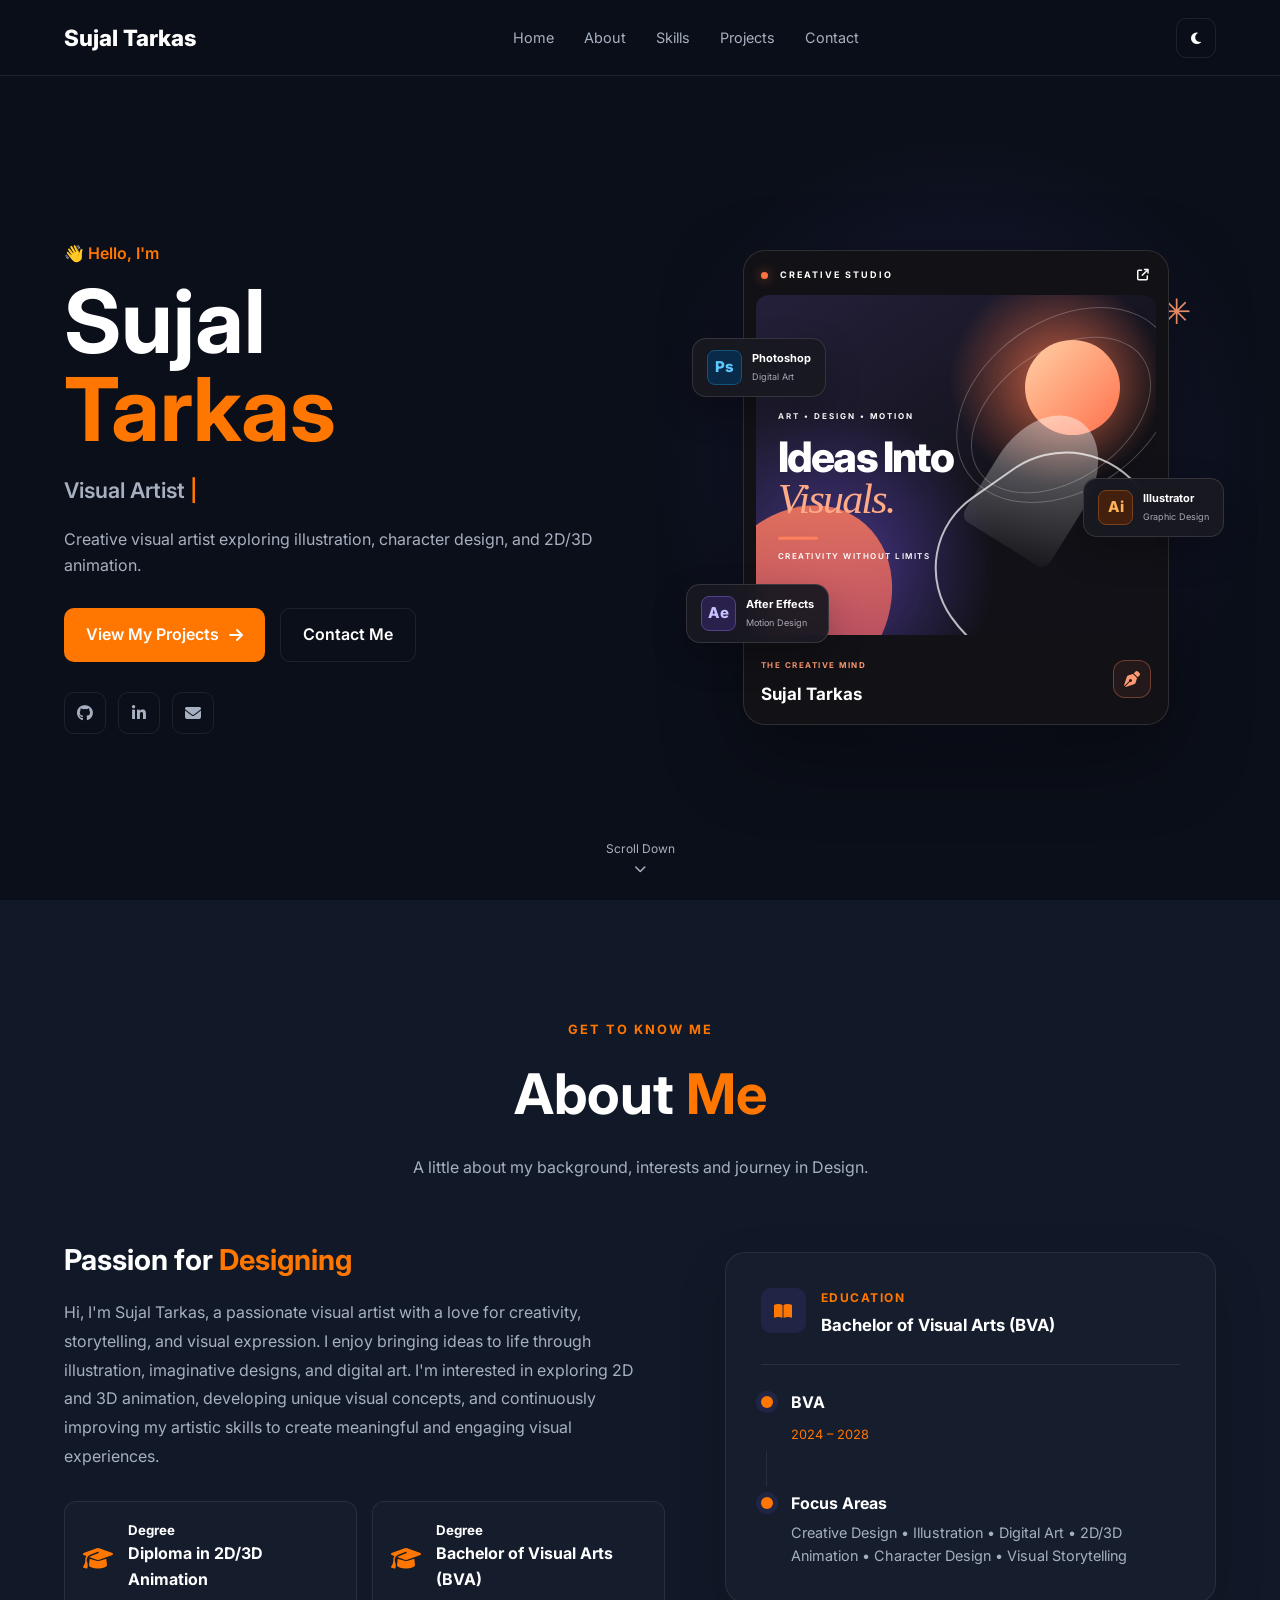
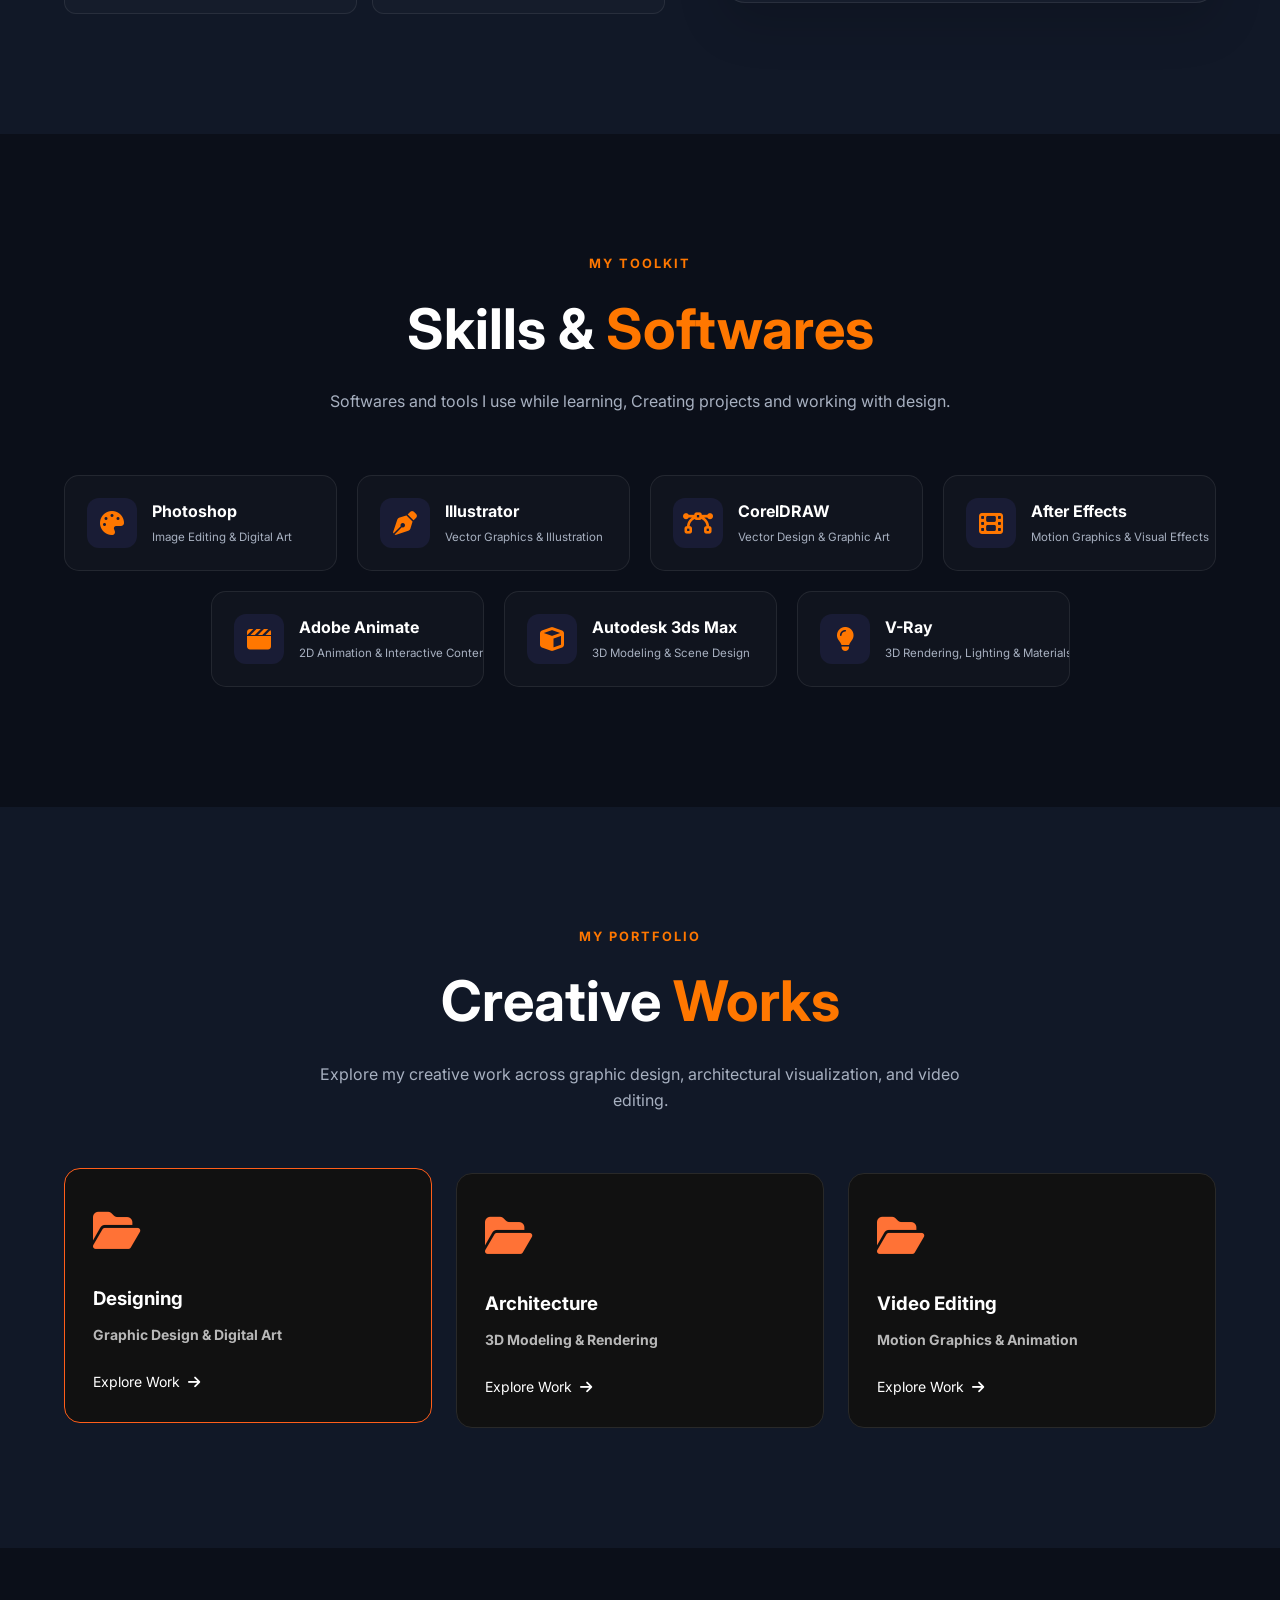
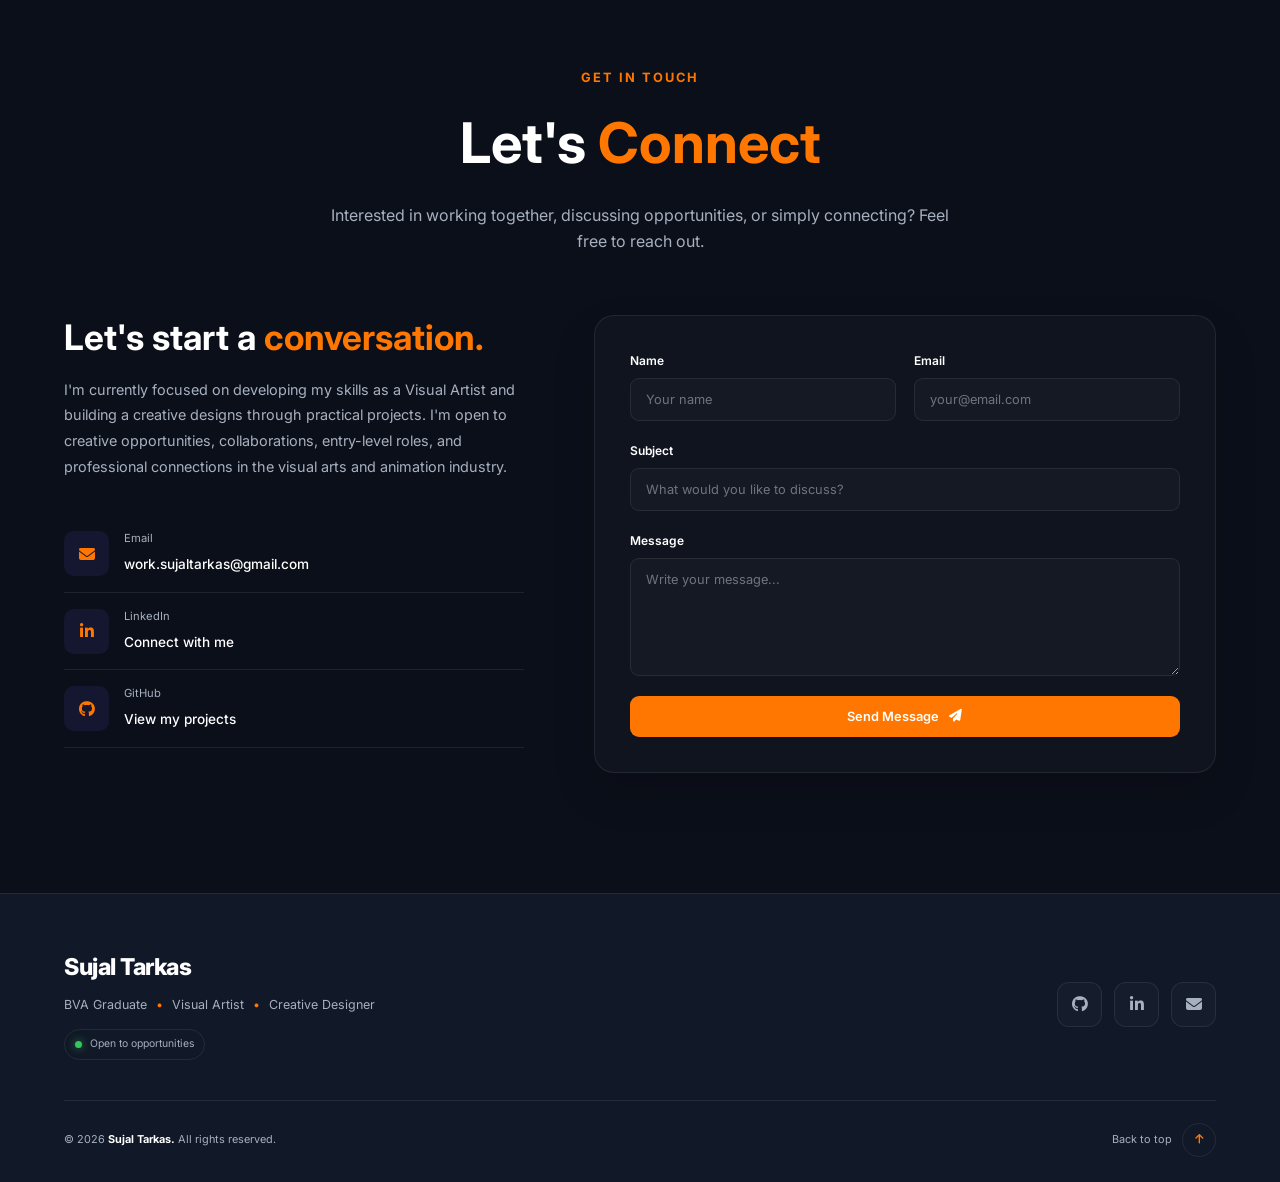
==== index.html @ bb44bbb7 "Add files via upload" ====
<!DOCTYPE html>
<html lang="en">

<head>
    <meta charset="UTF-8">
    <meta name="viewport" content="width=device-width, initial-scale=1.0">

    <title>Sujal Tarkas | Portfolio</title>

    <link rel="stylesheet" href="style.css">

    <!-- Google Font -->
    <link rel="preconnect" href="https://fonts.googleapis.com">
    <link rel="preconnect" href="https://fonts.gstatic.com" crossorigin>
    <link href="https://fonts.googleapis.com/css2?family=Inter:wght@400;500;600;700;800&display=swap" rel="stylesheet">

    <!-- Icons -->
    <link rel="stylesheet"
        href="https://cdnjs.cloudflare.com/ajax/libs/font-awesome/6.5.2/css/all.min.css">
</head>

<body>

    <!-- ================= NAVBAR ================= -->

    <header class="navbar">

        <div class="container nav-container">

            <a href="#home" class="logo">
                <span></span> Sujal Tarkas <span></span>
            </a>

            <nav class="nav-menu" id="navMenu">

                <a href="#home" class="nav-link active">Home</a>
                <a href="#about" class="nav-link">About</a>
                <a href="#skills" class="nav-link">Skills</a>
                <a href="#projects" class="nav-link">Projects</a>
                <a href="#contact" class="nav-link">Contact</a>

            </nav>

            <div class="nav-actions">

                <button id="themeToggle" class="icon-btn" aria-label="Toggle theme">
                    <i class="fa-solid fa-moon"></i>
                </button>

                <button id="menuToggle" class="menu-btn" aria-label="Open menu">
                    <i class="fa-solid fa-bars"></i>
                </button>

            </div>

        </div>

    </header>


    <!-- ================= HERO ================= -->

    <main>

        <section id="home" class="hero">

            <div class="container hero-container">

                <div class="hero-content">

                    <p class="hero-greeting">
                        👋 Hello, I'm
                    </p>

                    <h1>
                        Sujal<br>
                        <span>Tarkas</span>
                    </h1>

                    <h2>
                        Visual Artist <span>|</span> 
                    </h2>

                    <p class="hero-description">
                       Creative visual artist exploring illustration, character design, and 2D/3D animation.
                    </p>

                    <div class="hero-buttons">

                        <a href="#projects" class="btn btn-primary">
                            View My Projects
                            <i class="fa-solid fa-arrow-right"></i>
                        </a>

                        <a href="#contact" class="btn btn-secondary">
                            Contact Me
                        </a>

                    </div>

                    <div class="hero-socials">

                        <a href="https://github.com/Sujal-Tarkas" aria-label="GitHub">
                            <i class="fa-brands fa-github"></i>
                        </a>

                        <a href="https://www.linkedin.com/in/sujal-tarkas-765305228?utm_source=share_via&utm_content=profile&utm_medium=member_android" aria-label="LinkedIn">
                            <i class="fa-brands fa-linkedin-in"></i>
                        </a>

                        <a href="https://mail.google.com/mail/?view=cm&fs=1&to=work.sujaltarkas@gmail.com" aria-label="Email">
                            <i class="fa-solid fa-envelope"></i>
                        </a>

                    </div>

                </div>


<div class="hero-visual va-hero">

    <div class="va-artwork-card">

        <div class="va-card-top">
            <span class="va-status-dot"></span>
            <span>CREATIVE STUDIO</span>
            <i class="fa-solid fa-arrow-up-right-from-square"></i>
        </div>

        <div class="va-artwork">

            <div class="va-orbit va-orbit-one"></div>
            <div class="va-orbit va-orbit-two"></div>

            <div class="va-sun"></div>

            <div class="va-shape va-shape-one"></div>
            <div class="va-shape va-shape-two"></div>
            <div class="va-shape va-shape-three"></div>

            <div class="va-art-text">
                <span>ART • DESIGN • MOTION</span>
                <h2>Ideas Into<br><em>Visuals.</em></h2>
                <div class="va-art-line"></div>
                <p>CREATIVITY WITHOUT LIMITS</p>
            </div>

        </div>

        <div class="va-card-bottom">
            <div>
                <span class="va-label">THE CREATIVE MIND</span>
                <h3>Sujal Tarkas</h3>
            </div>

            <div class="va-artist-mark">
                <i class="fa-solid fa-pen-nib"></i>
            </div>
        </div>

    </div>

    <div class="va-tool-badge va-tool-photoshop">
        <span class="va-tool-icon va-ps">Ps</span>
        <div>
            <strong>Photoshop</strong>
            <small>Digital Art</small>
        </div>
    </div>

    <div class="va-tool-badge va-tool-illustrator">
        <span class="va-tool-icon va-ai">Ai</span>
        <div>
            <strong>Illustrator</strong>
            <small>Graphic Design</small>
        </div>
    </div>

    <div class="va-tool-badge va-tool-aftereffects">
        <span class="va-tool-icon va-ae">Ae</span>
        <div>
            <strong>After Effects</strong>
            <small>Motion Design</small>
        </div>
    </div>

    <div class="va-floating-star">✳</div>

</div>


            </div>

            <a href="#about" class="scroll-down">
                <span>Scroll Down</span>
                <i class="fa-solid fa-chevron-down"></i>
            </a>

        </section>


        <!-- Temporary sections so navigation works -->

       <!-- ================= ABOUT ================= -->

<section id="about" class="about-section">

    <div class="container">

        <div class="section-heading">
            <p class="section-label">GET TO KNOW ME</p>
            <h2>About <span>Me</span></h2>
            <p>
                A little about my background, interests and journey in Design.
            </p>
        </div>


        <div class="about-grid">

            <!-- About Content -->

            <div class="about-content">

                <h3>
                  Passion for
                    <span>Designing</span>
                </h3>

                <p>
                    Hi, I'm Sujal Tarkas, a passionate visual artist with a love for creativity, storytelling, and visual expression. I enjoy bringing ideas to life through illustration, imaginative designs, and digital art. I'm interested in exploring 2D and 3D animation, developing unique visual concepts, and continuously improving my artistic skills to create meaningful and engaging visual experiences.
                </p>

                <div class="about-highlights">

                    <div class="highlight-card">
                        <i class="fa-solid fa-graduation-cap"></i>
                        <div>
                            <h5>Degree</h5>
                            <strong><h4>Diploma in 2D/3D Animation</h4></strong>
                        </div>
                    </div>

                    <div class="highlight-card">
                        <i class="fa-solid fa-graduation-cap"></i>
                        <div>
                            <h5>Degree</h5>
                            <strong><h4>Bachelor of Visual Arts (BVA)</h4></strong>
                        </div>
                    </div>

                </div>

            </div>


            <!-- Education -->

            <div class="education-card">

                <div class="education-header">

                    <i class="fa-solid fa-book-open"></i>

                    <div>
                        <p>EDUCATION</p>
                        <h3>Bachelor of Visual Arts (BVA)</h3>
                    </div>

                </div>


                <div class="education-timeline">

                    <div class="timeline-item">

                        <div class="timeline-dot"></div>

                        <div>
                            <h4>BVA</h4>
                            <span>2024 – 2028</span>
                        </div>

                    </div>

                    <div class="timeline-line"></div>

                    <div class="timeline-item">

                        <div class="timeline-dot"></div>

                        <div>
                            <h4>Focus Areas</h4>
                            <p>
                                Creative Design • Illustration • Digital Art • 2D/3D Animation • Character Design • Visual Storytelling 
                            </p>
                        </div>

                    </div>

                </div>

            </div>

        </div>

    </div>

</section>

        <!-- ================= SKILLS ================= -->

<section id="skills" class="skills-section">

    <div class="container">

        <div class="section-heading">
            <p class="section-label">MY TOOLKIT</p>
            <h2>Skills & <span>Softwares</span></h2>
            <p>
                Softwares and tools I use while learning, Creating
                projects and working with design.
            </p>
        </div>

<div class="skills-grid">

    <!-- Photoshop -->
    <div class="skill-card">
        <div class="skill-icon python-icon">
            <i class="fa-solid fa-palette"></i>
        </div>

        <div class="skill-info">
            <h3>Photoshop</h3>
            <p>Image Editing & Digital Art</p>
        </div>

    </div>

    <!-- Illustrator -->
    <div class="skill-card">
        <div class="skill-icon sql-icon">
            <i class="fa-solid fa-pen-nib"></i>
        </div>

        <div class="skill-info">
            <h3>Illustrator</h3>
            <p>Vector Graphics & Illustration</p>
        </div>

    </div>

    <!-- CorelDRAW -->
    <div class="skill-card">
        <div class="skill-icon tableau-icon">
            <i class="fa-solid fa-bezier-curve"></i>
        </div>

        <div class="skill-info">
            <h3>CorelDRAW</h3>
            <p>Vector Design & Graphic Art</p>
        </div>

    </div>

    <!-- After Effects -->
    <div class="skill-card">
        <div class="skill-icon excel-icon">
            <i class="fa-solid fa-film"></i>
        </div>

        <div class="skill-info">
            <h3>After Effects</h3>
            <p>Motion Graphics & Visual Effects</p>
        </div>

    </div>

    <!-- Adobe Animate -->
    <div class="skill-card">
        <div class="skill-icon pandas-icon">
            <i class="fa-solid fa-clapperboard"></i>
        </div>

        <div class="skill-info">
            <h3>Adobe Animate</h3>
            <p>2D Animation & Interactive Content</p>
        </div>

    </div>

    <!-- Autodesk 3ds Max -->
    <div class="skill-card">
        <div class="skill-icon php-icon">
            <i class="fa-solid fa-cube"></i>
        </div>

        <div class="skill-info">
            <h3>Autodesk 3ds Max</h3>
            <p>3D Modeling & Scene Design</p>
        </div>

    </div>

    <!-- V-Ray -->
    <div class="skill-card">
        <div class="skill-icon mysql-icon">
            <i class="fa-solid fa-lightbulb"></i>
        </div>

        <div class="skill-info">
            <h3>V-Ray</h3>
            <p>3D Rendering, Lighting & Materials</p>
        </div>

    </div>

</div>


    </div>

</section>

<!-- MOBILE-ONLY SKILLS SECTION -->
<section id="skills-mobile" class="skills-section mobile-skills-section">
    <div class="container">

        <div class="section-heading">
            <p class="section-label">MY TOOLKIT</p>
            <h2>Skills &amp; <span>Softwares</span></h2>
            <p>Softwares and tools I use while learning, creating projects and working with design.</p>
        </div>

        <div class="skills-grid">

            <div class="skill-card">
                <div class="skill-icon"><i class="fa-solid fa-palette"></i></div>
                <div class="skill-info">
                    <h3>Photoshop</h3>
                    <p>Image Editing &amp; Digital Art</p>
                </div>
            </div>

            <div class="skill-card">
                <div class="skill-icon"><i class="fa-solid fa-pen-nib"></i></div>
                <div class="skill-info">
                    <h3>Illustrator</h3>
                    <p>Vector Graphics &amp; Illustration</p>
                </div>
            </div>

            <div class="skill-card">
                <div class="skill-icon"><i class="fa-solid fa-bezier-curve"></i></div>
                <div class="skill-info">
                    <h3>CorelDRAW</h3>
                    <p>Vector Design &amp; Graphic Art</p>
                </div>
            </div>

            <div class="skill-card">
                <div class="skill-icon"><i class="fa-solid fa-film"></i></div>
                <div class="skill-info">
                    <h3>After Effects</h3>
                    <p>Motion Graphics &amp; Visual Effects</p>
                </div>
            </div>

            <div class="skill-card">
                <div class="skill-icon"><i class="fa-solid fa-clapperboard"></i></div>
                <div class="skill-info">
                    <h3>Adobe Animate</h3>
                    <p>2D Animation &amp; Interactive Content</p>
                </div>
            </div>

            <div class="skill-card">
                <div class="skill-icon"><i class="fa-solid fa-cube"></i></div>
                <div class="skill-info">
                    <h3>Autodesk 3ds Max</h3>
                    <p>3D Modeling &amp; Scene Design</p>
                </div>
            </div>

            <div class="skill-card">
                <div class="skill-icon"><i class="fa-solid fa-lightbulb"></i></div>
                <div class="skill-info">
                    <h3>V-Ray</h3>
                    <p>3D Rendering, Lighting &amp; Materials</p>
                </div>
            </div>

        </div>
    </div>
</section>


        <!-- ================= PROJECTS ================= -->

<section id="projects" class="projects-section">
    <div class="container">

        <div class="section-heading">
            <p class="section-label">MY PORTFOLIO</p>
            <h2>Creative <span>Works</span></h2>
            <p>
                Explore my creative work across graphic design,
                architectural visualization, and video editing.
            </p>
        </div>

<!-- PROJECT FOLDERS -->
<div class="creative-folders">

    <a href="designing.html" class="creative-folder active">
        <div class="folder-icon">
            <i class="fa-solid fa-folder-open"></i>
        </div>
        <h3>Designing</h3>
        <p><strong>Graphic Design &amp; Digital Art</strong></p>
        <span class="folder-link">
            Explore Work
            <i class="fa-solid fa-arrow-right"></i>
        </span>
    </a>

    <a href="architecture.html" class="creative-folder">
        <div class="folder-icon">
            <i class="fa-solid fa-folder-open"></i>
        </div>
        <h3>Architecture</h3>
        <p><strong>3D Modeling &amp; Rendering</strong></p>
        <span class="folder-link">
            Explore Work
            <i class="fa-solid fa-arrow-right"></i>
        </span>
    </a>

    <a href="video-editing.html" class="creative-folder">
        <div class="folder-icon">
            <i class="fa-solid fa-folder-open"></i>
        </div>
        <h3>Video Editing</h3>
        <p><strong>Motion Graphics &amp; Animation</strong></p>
        <span class="folder-link">
            Explore Work
            <i class="fa-solid fa-arrow-right"></i>
        </span>
    </a>

</div>


    </div>
</section>

        <!-- ================= CONTACT ================= -->

<section id="contact" class="contact-section">

    <div class="container">

        <div class="section-heading">

            <p class="section-label">GET IN TOUCH</p>

            <h2>Let's <span>Connect</span></h2>

            <p>
                Interested in working together, discussing opportunities,
                or simply connecting? Feel free to reach out.
            </p>

        </div>


        <div class="contact-grid">


            <!-- Contact Information -->

            <div class="contact-info">

                <h3>
                    Let's start a
                    <span>conversation.</span>
                </h3>

                <p>
                    I'm currently focused on developing my skills as a Visual Artist and building a creative designs through practical projects. I'm open to creative opportunities, collaborations, entry-level roles, and professional connections in the visual arts and animation industry.
                </p>


                <!-- Email -->

                <a href="https://mail.google.com/mail/?view=cm&fs=1&to=work.sujaltarkas@gmail.com" class="contact-item">

                    <div class="contact-icon">
                        <i class="fa-solid fa-envelope"></i>
                    </div>

                    <div>
                        <span>Email</span>
                        <strong>work.sujaltarkas@gmail.com</strong>
                    </div>

                </a>


                <!-- LinkedIn -->

                <a
                    href="https://www.linkedin.com/in/sujal-tarkas-765305228?utm_source=share_via&utm_content=profile&utm_medium=member_android"
                    target="_blank"
                    class="contact-item"
                >

                    <div class="contact-icon">
                        <i class="fa-brands fa-linkedin-in"></i>
                    </div>

                    <div>
                        <span>LinkedIn</span>
                        <strong>Connect with me</strong>
                    </div>

                </a>


                <!-- GitHub -->

                <a
                    href="https://github.com/Sujal-Tarkas"
                    target="_blank"
                    class="contact-item"
                >

                    <div class="contact-icon">
                        <i class="fa-brands fa-github"></i>
                    </div>

                    <div>
                        <span>GitHub</span>
                        <strong>View my projects</strong>
                    </div>

                </a>

            </div>


            <!-- Contact Form -->

            <div class="contact-form-wrapper mobile-contact-container">

                <form id="contactForm" class="contact-form">

                    <div class="form-row">

                        <div class="form-group">

                            <label for="name">
                                Name
                            </label>

                            <input
                                type="text"
                                id="name"
                                name="name"
                                placeholder="Your name"
                                required
                            >

                        </div>


                        <div class="form-group">

                            <label for="email">
                                Email
                            </label>

                            <input
                                type="email"
                                id="email"
                                name="email"
                                placeholder="your@email.com"
                                required
                            >

                        </div>

                    </div>


                    <div class="form-group">

                        <label for="subject">
                            Subject
                        </label>

                        <input
                            type="text"
                            id="subject"
                            name="subject"
                            placeholder="What would you like to discuss?"
                            required
                        >

                    </div>


                    <div class="form-group">

                        <label for="message">
                            Message
                        </label>

                        <textarea
                            id="message"
                            name="message"
                            rows="6"
                            placeholder="Write your message..."
                            required
                        ></textarea>

                    </div>


                    <button
                        type="submit"
                        class="contact-submit"
                    >

                        Send Message

                        <i class="fa-solid fa-paper-plane"></i>

                    </button>

                </form>

            </div>

        </div>

    </div>

</section>


<!-- ================= FOOTER ================= -->
<!-- ================= FOOTER ================= -->

<footer class="footer">

    <div class="container">

        <div class="footer-main">

            <!-- Brand -->

            <div class="footer-brand">

                <a href="#home" class="footer-logo">
                    <span></span>Sujal Tarkas<span></span>
                </a>

                <p>
                    BVA Graduate <span>•</span> Visual Artist <span>•</span> Creative Designer
                </p>

                <div class="footer-status">
                    <span class="status-dot"></span>
                    Open to opportunities
                </div>

            </div>


            <!-- Social Links -->

            <div class="footer-socials">

                <a
                    href="https://github.com/Sujal-Tarkas"
                    target="_blank"
                    aria-label="GitHub"
                    title="GitHub"
                >
                    <i class="fa-brands fa-github"></i>
                </a>

                <a
                    href="https://www.linkedin.com/in/sujal-tarkas-765305228?utm_source=share_via&utm_content=profile&utm_medium=member_android"
                    target="_blank"
                    aria-label="LinkedIn"
                    title="LinkedIn"
                >
                    <i class="fa-brands fa-linkedin-in"></i>
                </a>

                <a
                    href="https://mail.google.com/mail/?view=cm&fs=1&to=work.sujaltarkas@gmail.com"
                    aria-label="Email"
                    title="Email"
                >
                    <i class="fa-solid fa-envelope"></i>
                </a>

            </div>

        </div>


        <!-- Bottom -->

        <div class="footer-bottom">

            <p>
                © 2026 <strong>Sujal Tarkas.</strong>
                All rights reserved.

            </p>


            <a href="#home" class="back-to-top">

                <span>Back to top</span>

                <i class="fa-solid fa-arrow-up"></i>

            </a>

        </div>

    </div>

</footer>

    </main>


    <!-- JavaScript -->

    <script src="script.js"></script>
    
<script>
document.getElementById("contactForm").addEventListener("submit", function (e) {
    e.preventDefault();

    const name = document.getElementById("name").value;
    const email = document.getElementById("email").value;
    const subject = document.getElementById("subject").value;
    const message = document.getElementById("message").value;

    const body = `Name: ${name}\n${message}`;

    const gmailLink =
        "https://mail.google.com/mail/?view=cm&fs=1" +
        "&to=work.sujaltarkas@gmail.com" +
        "&su=" + encodeURIComponent(subject) +
        "&body=" + encodeURIComponent(body);

    window.location.href = gmailLink;
});
</script>

</body>

</html>
---- style.css ----
/* =========================
   RESET
========================= */

* {
    margin: 0;
    padding: 0;
    box-sizing: border-box;
}

html {
    scroll-behavior: smooth;
}

body {
    font-family: "Inter", sans-serif;
    background: #0b0f19;
    color: #ffffff;
    line-height: 1.6;
    overflow-x: hidden;
}

a {
    text-decoration: none;
    color: inherit;
}

button {
    font-family: inherit;
}


/* =========================
   VARIABLES
========================= */

:root {
    --background: #0b0f19;
    --background-secondary: #111827;
    --text: #ffffff;
    --text-secondary: #a7b0c0;
    --primary: #ff7700;
    --primary-light: #8b85ff;
    --border: rgba(255, 255, 255, 0.08);
}


/* =========================
   CONTAINER
========================= */

.container {
    width: min(1450px, 90%);
    margin: auto;
}


/* =========================
   NAVBAR
========================= */

.navbar {
    position: fixed;
    top: 0;
    left: 0;
    width: 100%;
    z-index: 1000;

    background: rgba(11, 15, 25, 0.75);
    backdrop-filter: blur(15px);

    border-bottom: 1px solid var(--border);
}

.nav-container {
    height: 75px;

    display: flex;
    align-items: center;
    justify-content: space-between;
}

.logo {
    font-size: 1.4rem;
    font-weight: 800;
}

.logo span {
    color: var(--primary);
}

.nav-menu {
    display: flex;
    gap: 30px;
}

.nav-link {
    color: var(--text-secondary);
    font-size: 0.9rem;
    transition: 0.3s;
}

.nav-link:hover,
.nav-link.active {
    color: white;
}

.nav-actions {
    display: flex;
    align-items: center;
    gap: 10px;
}

.icon-btn,
.menu-btn {
    width: 40px;
    height: 40px;

    border: 1px solid var(--border);
    border-radius: 10px;

    background: transparent;
    color: white;

    cursor: pointer;
}

.menu-btn {
    display: none;
}


/* =========================
   HERO
========================= */

.hero {
    min-height: 100vh;

    display: flex;
    align-items: center;

    position: relative;

    padding-top: 75px;

    background:
        radial-gradient(
            circle at 75% 50%,
            rgba(108, 99, 255, 0.15),
            transparent 30%
        );
}

.hero-container {
    display: grid;

    grid-template-columns: 1.2fr 0.8fr;

    align-items: center;

    gap: 60px;
}

.hero-greeting {
    color: var(--primary);
    font-weight: 600;

    margin-bottom: 10px;
}

.hero h1 {
    font-size: clamp(3rem, 7vw, 5.5rem);
    line-height: 1;

    margin-bottom: 20px;
}

.hero h1 span {
    color: var(--primary);
}

.hero h2 {
    font-size: 1.35rem;
    font-weight: 600;

    color: var(--text-secondary);

    margin-bottom: 20px;
}

.hero h2 span {
    color: var(--primary);
}

.hero-description {
    max-width: 600px;

    color: var(--text-secondary);

    margin-bottom: 30px;
}


/* =========================
   BUTTONS
========================= */

.hero-buttons {
    display: flex;
    gap: 15px;

    flex-wrap: wrap;
}

.btn {
    padding: 13px 22px;

    border-radius: 10px;

    font-weight: 600;

    display: inline-flex;
    align-items: center;
    gap: 10px;

    transition: 0.3s;
}

.btn-primary {
    background: var(--primary);
}

.btn-primary:hover {
    transform: translateY(-3px);
}

.btn-secondary {
    border: 1px solid var(--border);
}

.btn-secondary:hover {
    background: rgba(255, 255, 255, 0.05);
}


/* =========================
   SOCIAL
========================= */

.hero-socials {
    display: flex;
    gap: 12px;

    margin-top: 30px;
}

.hero-socials a {
    width: 42px;
    height: 42px;

    display: grid;
    place-items: center;

    border: 1px solid var(--border);
    border-radius: 10px;

    color: var(--text-secondary);

    transition: 0.3s;
}

.hero-socials a:hover {
    color: white;
    border-color: var(--primary);

    transform: translateY(-3px);
}


/* =========================
   HERO VISUAL
========================= */

.hero-visual {
    display: flex;
    justify-content: center;
}

.profile-card {
    width: 330px;
    height: 330px;

    position: relative;

    display: grid;
    place-items: center;

    border-radius: 50%;

    background:
        radial-gradient(
            circle,
            rgba(255, 198, 99, 0.25),
            rgba(255, 200, 99, 0.02) 65%
        );

    border: 1px solid rgba(255, 187, 99, 0.25);
}

.profile-circle {
    width: 190px;
    height: 190px;

    border-radius: 50%;

    display: grid;
    place-items: center;

    background: #2b2315;

    border: 2px solid rgba(255, 169, 99, 0.5);

    font-size: 5rem;

    color: var(--primary);
}


/* =========================
   FLOATING CARDS
========================= */

.floating-card {
    position: absolute;

    padding: 10px 15px;

    border-radius: 10px;

    background: #151b2b;

    border: 1px solid var(--border);

    box-shadow: 0 15px 30px rgba(0, 0, 0, 0.3);

    font-size: 0.85rem;

    display: flex;
    align-items: center;
    gap: 8px;
}

.card-python {
    top: 30px;
    left: -25px;
}

.card-sql {
    bottom: 40px;
    right: -25px;
}

.card-data {
    top: 45%;
    right: -45px;
}


/* =========================
   SCROLL
========================= */

.scroll-down {
    position: absolute;

    bottom: 25px;
    left: 50%;

    transform: translateX(-50%);

    display: flex;
    flex-direction: column;
    align-items: center;

    gap: 5px;

    color: var(--text-secondary);

    font-size: 0.75rem;
}

.scroll-down i {
    animation: bounce 1.5s infinite;
}

@keyframes bounce {

    0%,
    100% {
        transform: translateY(0);
    }

    50% {
        transform: translateY(6px);
    }
}


/* =========================
   TEMPORARY SECTIONS
========================= */

.placeholder-section {
    min-height: 100vh;

    display: grid;
    place-items: center;

    background: var(--background-secondary);

    border-top: 1px solid var(--border);
}

.placeholder-section h2 {
    font-size: 3rem;
}


/* =========================
   LIGHT MODE
========================= */

body.light-mode {
    --background: #f5f7fb;
    --background-secondary: #ffffff;
    --text: #111827;
    --text-secondary: #5f6b7a;
    --primary: #ff7700;
    --primary-light: #5b52e8;
    --border: rgba(0, 0, 0, 0.10);

    background: var(--background);
    color: var(--text);
}

body.light-mode .navbar {
    background: rgba(255, 255, 255, 0.80);
}

body.light-mode .nav-link {
    color: var(--text-secondary);
}

body.light-mode .nav-link:hover,
body.light-mode .nav-link.active {
    color: var(--text);
}

body.light-mode .icon-btn,
body.light-mode .menu-btn {
    color: var(--text);
}

body.light-mode .hero {
    background:
        radial-gradient(
            circle at 75% 50%,
            rgba(108, 99, 255, 0.12),
            transparent 30%
        );
}

body.light-mode .profile-circle {
    background: #ffffff;
}

body.light-mode .floating-card {
    background: #ffffff;
    color: var(--text);
}

body.light-mode .btn-secondary {
    color: var(--text);
}

body.light-mode .placeholder-section {
    background: var(--background-secondary);
}

/* =========================
   ABOUT SECTION
========================= */

.about-section {
    padding: 120px 0;

    background: var(--background-secondary);
}


/* Section Heading */

.section-heading {
    text-align: center;

    max-width: 650px;

    margin: 0 auto 60px;
}

.section-label {
    color: var(--primary);

    font-size: 0.8rem;

    font-weight: 700;

    letter-spacing: 2px;

    margin-bottom: 10px;
}

.section-heading h2 {
    font-size: clamp(2.3rem, 5vw, 3.5rem);

    margin-bottom: 15px;
}

.section-heading h2 span {
    color: var(--primary);
}

.section-heading > p:last-child {
    color: var(--text-secondary);
}


/* About Grid */

.about-grid {
    display: grid;

    grid-template-columns: 1.1fr 0.9fr;

    gap: 60px;

    align-items: center;
}


/* About Content */

.about-content h3 {
    font-size: 1.8rem;

    line-height: 1.3;

    margin-bottom: 20px;
}

.about-content h3 span {
    color: var(--primary);
}

.about-content > p {
    color: var(--text-secondary);

    margin-bottom: 18px;

    line-height: 1.8;
}


/* Highlight Cards */

.about-highlights {
    display: grid;

    grid-template-columns: repeat(2, 1fr);

    gap: 15px;

    margin-top: 30px;
}

.highlight-card {
    display: flex;

    align-items: center;

    gap: 15px;

    padding: 18px;

    border: 1px solid var(--border);

    border-radius: 12px;

    background: rgba(255, 255, 255, 0.02);

    transition: 0.3s;
}

.highlight-card:hover {
    transform: translateY(-5px);

    border-color: var(--primary);
}

.highlight-card > i {
    font-size: 1.5rem;

    color: var(--primary);
}

.highlight-card strong {
    display: block;

    margin-bottom: 3px;
}

.highlight-card span {
    color: var(--text-secondary);

    font-size: 0.78rem;
}


/* Education Card */

.education-card {
    padding: 35px;

    border: 1px solid var(--border);

    border-radius: 20px;

    background: rgba(255, 255, 255, 0.025);

    box-shadow: 0 20px 50px rgba(0, 0, 0, 0.15);
}

.education-header {
    display: flex;

    align-items: flex-start;

    gap: 15px;

    padding-bottom: 25px;

    border-bottom: 1px solid var(--border);
}

.education-header > i {
    width: 45px;
    height: 45px;

    display: grid;
    place-items: center;

    border-radius: 10px;

    background: rgba(108, 99, 255, 0.12);

    color: var(--primary);
}

.education-header p {
    color: var(--primary);

    font-size: 0.75rem;

    font-weight: 700;

    letter-spacing: 1.5px;

    margin-bottom: 5px;
}

.education-header h3 {
    font-size: 1.05rem;
}


/* Timeline */

.education-timeline {
    padding-top: 25px;
}

.timeline-item {
    display: flex;

    gap: 18px;

    align-items: flex-start;
}

.timeline-dot {
    flex-shrink: 0;

    width: 12px;
    height: 12px;

    margin-top: 6px;

    border-radius: 50%;

    background: var(--primary);

    box-shadow: 0 0 0 5px rgba(108, 99, 255, 0.12);
}

.timeline-item h4 {
    margin-bottom: 4px;
}

.timeline-item p {
    color: var(--text-secondary);

    font-size: 0.9rem;
}

.timeline-item span {
    display: inline-block;

    margin-top: 5px;

    color: var(--primary);

    font-size: 0.8rem;
}

.timeline-line {
    width: 1px;

    height: 35px;

    margin: 5px 0 5px 5px;

    background: var(--border);
}


/* Light Mode */

body.light-mode .highlight-card,
body.light-mode .education-card {
    background: rgba(0, 0, 0, 0.02);
}


/* =========================
   SKILLS SECTION
========================= */

.skills-section {
    padding: 120px 0;
    background: var(--background);
}


/* Skills Grid */
.skills-grid {
    display: flex;
    flex-wrap: wrap;
    justify-content: center;
    gap: 20px;
}

.skill-card {
    flex: 0 1 calc((100% - 60px) / 4);
}


/* Skill Card */

.skill-card {
    position: relative;

    padding: 22px;

    display: flex;
    align-items: center;

    gap: 15px;

    border: 1px solid var(--border);

    border-radius: 15px;

    background: rgba(255, 255, 255, 0.025);

    transition: 0.35s ease;

    overflow: hidden;
}

.skill-card::before {
    content: "";

    position: absolute;

    inset: 0;

    background: radial-gradient(
        circle at top right,
        rgba(108, 99, 255, 0.12),
        transparent 55%
    );

    opacity: 0;

    transition: 0.35s;
}

.skill-card:hover {
    transform: translateY(-7px);

    border-color: rgba(108, 99, 255, 0.5);

    box-shadow: 0 15px 35px rgba(0, 0, 0, 0.18);
}

.skill-card:hover::before {
    opacity: 1;
}


/* Skill Icon */

.skill-icon {
    width: 50px;
    height: 50px;

    flex-shrink: 0;

    display: grid;
    place-items: center;

    border-radius: 12px;

    background: rgba(108, 99, 255, 0.1);

    color: var(--primary);

    font-size: 1.5rem;

    position: relative;
    z-index: 1;
}


/* Skill Information */

.skill-info {
    position: relative;
    z-index: 1;

    min-width: 0;
}

.skill-info h3 {
    font-size: 1rem;

    margin-bottom: 3px;
}

.skill-info p {
    color: var(--text-secondary);

    font-size: 0.72rem;

    white-space: nowrap;
}


/* Skill Level */

.skill-level {
    position: absolute;

    top: 10px;
    right: 10px;

    font-size: 0.6rem;

    color: var(--primary);

    opacity: 0;

    transform: translateY(-5px);

    transition: 0.3s;
}

.skill-card:hover .skill-level {
    opacity: 1;

    transform: translateY(0);
}


/* Analytics Toolkit */

.analytics-toolkit {
    margin-top: 70px;

    padding: 40px;

    display: grid;

    grid-template-columns: 1fr 1fr;

    gap: 50px;

    align-items: center;

    border: 1px solid var(--border);

    border-radius: 20px;

    background:
        radial-gradient(
            circle at 10% 20%,
            rgba(108, 99, 255, 0.12),
            transparent 35%
        ),
        rgba(255, 255, 255, 0.02);
}

.toolkit-content h3 {
    font-size: 2rem;

    line-height: 1.25;

    margin: 10px 0 15px;
}

.toolkit-content h3 span {
    color: var(--primary);
}

.toolkit-content > p:last-child {
    color: var(--text-secondary);

    max-width: 500px;
}


/* Toolkit Items */

.toolkit-items {
    display: grid;

    grid-template-columns: repeat(2, 1fr);

    gap: 15px;
}

.tool-item {
    display: flex;

    align-items: center;

    gap: 12px;

    padding: 18px;

    border: 1px solid var(--border);

    border-radius: 12px;

    background: rgba(255, 255, 255, 0.025);

    transition: 0.3s;
}

.tool-item:hover {
    transform: translateX(5px);

    border-color: var(--primary);
}

.tool-item i {
    color: var(--primary);
}


/* Light Mode */

body.light-mode .skill-card,
body.light-mode .analytics-toolkit,
body.light-mode .tool-item {
    background: rgba(0, 0, 0, 0.02);
}

/* =========================
   PROJECTS SECTION
========================= */

.projects-section {
    padding: 120px 0;

    background: var(--background-secondary);
}


/* Projects Grid */

.projects-grid {
    display: grid;

    grid-template-columns: repeat(3, 1fr);

    gap: 25px;
}


/* Project Card */

.project-card {
    overflow: hidden;

    border: 1px solid var(--border);

    border-radius: 18px;

    background: var(--background);

    transition: 0.35s ease;
}

.project-card:hover {
    transform: translateY(-10px);

    border-color: rgba(108, 99, 255, 0.45);

    box-shadow: 0 25px 50px rgba(0, 0, 0, 0.2);
}


/* Project Image */

.project-image {
    height: 210px;

    position: relative;

    display: grid;

    place-items: center;

    overflow: hidden;
}


/* Different Project Backgrounds */

.air-ticket {
    background:
        radial-gradient(
            circle at center,
            rgba(108, 99, 255, 0.25),
            transparent 65%
        ),
        #12182a;
}

.sales-dashboard {
    background:
        radial-gradient(
            circle at center,
            rgba(0, 180, 150, 0.15),
            transparent 65%
        ),
        #101d24;
}

.student-analysis {
    background:
        radial-gradient(
            circle at center,
            rgba(255, 170, 60, 0.15),
            transparent 65%
        ),
        #211a12;
}


/* Image Content */

.project-image-content {
    display: flex;

    flex-direction: column;

    align-items: center;

    gap: 10px;

    color: rgba(255, 255, 255, 0.8);

    transition: 0.35s;
}

.project-image-content i {
    font-size: 3.5rem;
}

.project-image-content span {
    font-size: 0.8rem;

    text-transform: uppercase;

    letter-spacing: 1.5px;
}


/* Project Number */

.project-number {
    position: absolute;

    top: 15px;
    right: 15px;

    font-size: 0.75rem;

    font-weight: 700;

    color: rgba(255, 255, 255, 0.5);
}


/* Hover Image */

.project-card:hover .project-image-content {
    transform: scale(1.08);
}


/* Project Content */

.project-content {
    padding: 25px;
}


/* Project Top */

.project-top {
    display: flex;

    justify-content: space-between;

    align-items: center;

    margin-bottom: 12px;
}

.project-category {
    color: var(--primary);

    font-size: 0.7rem;

    font-weight: 700;

    text-transform: uppercase;

    letter-spacing: 0.8px;
}

.project-arrow {
    color: var(--text-secondary);

    font-size: 0.85rem;

    transition: 0.3s;
}

.project-card:hover .project-arrow {
    color: var(--primary);

    transform: translate(3px, -3px);
}


/* Project Title */

.project-content h3 {
    font-size: 1.3rem;

    line-height: 1.3;

    margin-bottom: 12px;
}


/* Description */

.project-content > p {
    color: var(--text-secondary);

    font-size: 0.85rem;

    line-height: 1.7;

    margin-bottom: 20px;
}


/* Technologies */

.project-tech {
    display: flex;

    flex-wrap: wrap;

    gap: 7px;

    margin-bottom: 22px;
}

.project-tech span {
    padding: 5px 9px;

    border-radius: 6px;

    background: rgba(108, 99, 255, 0.08);

    color: var(--text-secondary);

    font-size: 0.65rem;

    border: 1px solid rgba(108, 99, 255, 0.12);
}


/* Project Buttons */

.project-links {
    display: flex;

    gap: 10px;
}

.project-btn {
    flex: 1;

    padding: 10px;

    display: flex;

    justify-content: center;

    align-items: center;

    gap: 7px;

    border: 1px solid var(--border);

    border-radius: 8px;

    font-size: 0.75rem;

    font-weight: 600;

    transition: 0.3s;
}

.project-btn:hover {
    border-color: var(--primary);

    color: var(--primary);
}

.project-demo {
    background: var(--primary);

    color: white;

    border-color: var(--primary);
}

.project-demo:hover {
    color: white;

    background: var(--primary-light);
}


/* More Projects */

.projects-more {
    margin-top: 55px;

    display: flex;

    align-items: center;

    justify-content: space-between;

    gap: 20px;
}

.projects-more p {
    color: var(--text-secondary);

    font-size: 0.85rem;
}

.github-all-btn {
    display: inline-flex;

    align-items: center;

    gap: 10px;

    padding: 12px 18px;

    border: 1px solid var(--border);

    border-radius: 9px;

    font-size: 0.8rem;

    font-weight: 600;

    transition: 0.3s;
}

.github-all-btn:hover {
    border-color: var(--primary);

    color: var(--primary);

    transform: translateY(-3px);
}


/* Light Mode */

body.light-mode .project-card {
    background: var(--background);
}

body.light-mode .project-tech span {
    background: rgba(108, 99, 255, 0.06);
}

/* =========================
   CERTIFICATES SECTION
========================= */

.certificates-section {
    padding: 120px 0;

    background: var(--background);
}


/* Learning Card */

.learning-card {
    position: relative;

    display: grid;

    grid-template-columns: auto 1fr auto;

    align-items: center;

    gap: 30px;

    padding: 40px;

    border: 1px solid var(--border);

    border-radius: 20px;

    background:
        radial-gradient(
            circle at 0% 50%,
            rgba(108, 99, 255, 0.12),
            transparent 40%
        ),
        rgba(255, 255, 255, 0.025);

    overflow: hidden;
}


/* Learning Icon */

.learning-icon {
    width: 75px;
    height: 75px;

    display: grid;
    place-items: center;

    border-radius: 18px;

    background: rgba(108, 99, 255, 0.12);

    color: var(--primary);

    font-size: 2rem;
}


/* Learning Content */

.learning-status {
    display: inline-block;

    margin-bottom: 8px;

    padding: 5px 9px;

    border-radius: 5px;

    background: rgba(108, 99, 255, 0.1);

    color: var(--primary);

    font-size: 0.65rem;

    font-weight: 700;

    letter-spacing: 1px;
}

.learning-content h3 {
    font-size: 1.7rem;

    margin-bottom: 8px;
}

.learning-content > p {
    max-width: 700px;

    color: var(--text-secondary);

    font-size: 0.9rem;

    line-height: 1.7;

    margin-bottom: 20px;
}


/* Learning Topics */

.learning-topics {
    display: flex;

    flex-wrap: wrap;

    gap: 10px;
}

.learning-topics span {
    display: inline-flex;

    align-items: center;

    gap: 7px;

    padding: 7px 11px;

    border: 1px solid var(--border);

    border-radius: 7px;

    color: var(--text-secondary);

    font-size: 0.7rem;
}

.learning-topics i {
    color: var(--primary);
}


/* Decoration */

.learning-decoration {
    width: 55px;
    height: 55px;

    display: grid;
    place-items: center;

    border: 1px solid var(--border);

    border-radius: 50%;

    color: var(--primary);

    font-size: 1.2rem;
}


/* Certificate Preview */

.certificate-preview {
    margin-top: 50px;

    padding: 30px;

    border: 1px solid var(--border);

    border-radius: 18px;

    background: var(--background-secondary);
}

.preview-header {
    display: flex;

    justify-content: space-between;

    align-items: center;

    margin-bottom: 25px;
}

.preview-header h3 {
    font-size: 1.3rem;
}

.preview-header > i {
    color: var(--text-secondary);

    font-size: 1.2rem;
}


/* Locked Certificates */

.locked-certificates {
    display: grid;

    grid-template-columns: repeat(3, 1fr);

    gap: 15px;
}

.locked-card {
    min-height: 130px;

    display: flex;

    flex-direction: column;

    align-items: center;

    justify-content: center;

    gap: 10px;

    border: 1px dashed var(--border);

    border-radius: 12px;

    color: var(--text-secondary);

    background: rgba(255, 255, 255, 0.015);
}

.locked-card i {
    font-size: 1.2rem;

    opacity: 0.5;
}

.locked-card span {
    font-size: 0.75rem;
}


/* Light Mode */

body.light-mode .learning-card {
    background:
        radial-gradient(
            circle at 0% 50%,
            rgba(108, 99, 255, 0.08),
            transparent 40%
        ),
        rgba(0, 0, 0, 0.02);
}

body.light-mode .certificate-preview {
    background: var(--background-secondary);
}

body.light-mode .locked-card {
    background: rgba(0, 0, 0, 0.015);
}

/* =========================
   CERTIFICATES SECTION
========================= */

.certificates-section {
    padding: 120px 0;
    background: var(--background);
}


/* Certificate Main Card */

.certificate-card {
    display: grid;

    grid-template-columns: 0.9fr 1.1fr;

    gap: 45px;

    align-items: center;

    padding: 35px;

    border: 1px solid var(--border);

    border-radius: 22px;

    background:
        radial-gradient(
            circle at 0% 50%,
            rgba(108, 99, 255, 0.10),
            transparent 40%
        ),
        rgba(255, 255, 255, 0.025);

    transition: 0.35s ease;

    overflow: hidden;
}

.certificate-card:hover {
    transform: translateY(-6px);

    border-color: rgba(108, 99, 255, 0.45);

    box-shadow: 0 25px 50px rgba(0, 0, 0, 0.18);
}


/* Certificate Image Container */

.certificate-image {
    display: flex;

    justify-content: center;

    align-items: center;

    padding: 10px;
}


/* Actual Certificate */

.certificate-image img {
    display: block;

    width: 100%;

    max-width: 430px;

    height: auto;

    border-radius: 10px;

    border: 1px solid var(--border);

    box-shadow: 0 15px 35px rgba(0, 0, 0, 0.25);

    transition: 0.35s ease;
}

/* =========================
   CERTIFICATE IMAGE HOVER
========================= */

.certificate-image-link {
    position: relative;

    display: block;

    max-width: 430px;

    width: 100%;

    overflow: hidden;

    border-radius: 10px;

    cursor: pointer;
}

.certificate-image-link img {
    display: block;

    width: 100%;

    max-width: none;

    height: auto;

    border-radius: 10px;

    transition: 0.35s ease;
}


/* Hover Overlay */

.certificate-image-overlay {
    position: absolute;

    inset: 0;

    display: flex;

    align-items: center;

    justify-content: center;

    background: rgba(5, 8, 20, 0.65);

    opacity: 0;

    transition: 0.35s ease;
}


/* Button */

.certificate-image-overlay span {
    display: inline-flex;

    align-items: center;

    gap: 9px;

    padding: 12px 18px;

    border-radius: 9px;

    background: var(--primary);

    color: white;

    font-size: 0.8rem;

    font-weight: 600;

    transform: translateY(10px);

    transition: 0.35s ease;
}


/* Hover */

.certificate-image-link:hover img {
    transform: scale(1.04);
}

.certificate-image-link:hover .certificate-image-overlay {
    opacity: 1;
}

.certificate-image-link:hover .certificate-image-overlay span {
    transform: translateY(0);
}


/* Certificate Content */

.certificate-content {
    padding: 10px 5px;
}


/* Status */

.certificate-status {
    display: inline-block;

    padding: 6px 10px;

    margin-bottom: 12px;

    border-radius: 6px;

    background: rgba(108, 99, 255, 0.10);

    color: var(--primary);

    font-size: 0.65rem;

    font-weight: 700;

    letter-spacing: 1.2px;
}


/* Certificate Title */

.certificate-content h3 {
    font-size: clamp(1.7rem, 3vw, 2.2rem);

    line-height: 1.2;

    margin-bottom: 12px;
}


/* Issuer */

.certificate-issuer {
    display: flex;

    align-items: center;

    gap: 8px;

    color: var(--text-secondary);

    font-size: 0.85rem;

    margin-bottom: 20px;
}

.certificate-issuer i {
    color: var(--primary);
}


/* Description */

.certificate-description {
    color: var(--text-secondary);

    font-size: 0.9rem;

    line-height: 1.8;

    max-width: 600px;

    margin-bottom: 25px;
}

.certificate-description strong {
    color: var(--text);
}


/* Certificate Details */

.certificate-details {
    display: flex;

    gap: 35px;

    margin-bottom: 25px;

    padding-top: 20px;

    border-top: 1px solid var(--border);
}

.certificate-details div {
    display: flex;

    flex-direction: column;

    gap: 5px;
}

.certificate-details span {
    color: var(--text-secondary);

    font-size: 0.7rem;

    text-transform: uppercase;

    letter-spacing: 1px;
}

.certificate-details strong {
    font-size: 0.85rem;
}


/* View Certificate Button */

.certificate-btn {
    display: inline-flex;

    align-items: center;

    gap: 9px;

    padding: 12px 18px;

    border-radius: 9px;

    background: var(--primary);

    color: white;

    font-size: 0.8rem;

    font-weight: 600;

    transition: 0.3s ease;
}

.certificate-btn:hover {
    color: white;

    transform: translateY(-3px);

    box-shadow: 0 10px 25px rgba(108, 99, 255, 0.25);
}


/* =========================
   MORE CERTIFICATES
========================= */

.certificate-preview {
    margin-top: 50px;

    padding: 30px;

    border: 1px solid var(--border);

    border-radius: 18px;

    background: var(--background-secondary);
}

.preview-header {
    display: flex;

    justify-content: space-between;

    align-items: center;

    margin-bottom: 25px;
}

.preview-header h3 {
    font-size: 1.3rem;
}

.preview-header > i {
    color: var(--text-secondary);

    font-size: 1.2rem;
}


/* Locked Certificates */

.locked-certificates {
    display: grid;

    grid-template-columns: repeat(2, 1fr);

    gap: 15px;
}

.locked-card {
    min-height: 120px;

    display: flex;

    flex-direction: column;

    align-items: center;

    justify-content: center;

    gap: 10px;

    border: 1px dashed var(--border);

    border-radius: 12px;

    color: var(--text-secondary);

    background: rgba(255, 255, 255, 0.015);

    transition: 0.3s;
}

.locked-card:hover {
    border-color: var(--primary);

    transform: translateY(-4px);
}

.locked-card i {
    font-size: 1.2rem;

    opacity: 0.5;
}

.locked-card span {
    font-size: 0.75rem;
}


/* =========================
   LIGHT MODE
========================= */

body.light-mode .certificate-card {
    background:
        radial-gradient(
            circle at 0% 50%,
            rgba(108, 99, 255, 0.08),
            transparent 40%
        ),
        rgba(0, 0, 0, 0.02);
}

body.light-mode .certificate-preview {
    background: var(--background-secondary);
}

body.light-mode .locked-card {
    background: rgba(0, 0, 0, 0.015);
}


/* =========================
   CERTIFICATE RESPONSIVE
========================= */

@media (max-width: 850px) {

    .certificate-card {
        grid-template-columns: 1fr;

        gap: 30px;

        padding: 25px;
    }

    .certificate-image img {
        max-width: 550px;
    }

    .certificate-content {
        text-align: center;
    }

    .certificate-issuer {
        justify-content: center;
    }

    .certificate-description {
        margin-left: auto;
        margin-right: auto;
    }

    .certificate-details {
        justify-content: center;
    }

    .certificate-btn {
        justify-content: center;
    }

}


@media (max-width: 550px) {

    .certificate-card {
        padding: 18px;
    }

    .certificate-details {
        flex-direction: column;

        gap: 15px;

        align-items: center;
    }

    .locked-certificates {
        grid-template-columns: 1fr;
    }

}

/* =========================
   CONTACT SECTION
========================= */

.contact-section {
    padding: 120px 0;
    background: var(--background);
}


/* Contact Grid */

.contact-grid {
    display: grid;

    grid-template-columns: 0.85fr 1.15fr;

    gap: 70px;

    align-items: start;
}


/* Contact Information */

.contact-info h3 {
    font-size: 2.2rem;

    line-height: 1.25;

    margin-bottom: 18px;
}

.contact-info h3 span {
    color: var(--primary);
}

.contact-info > p {
    color: var(--text-secondary);

    line-height: 1.8;

    font-size: 0.9rem;

    margin-bottom: 35px;
}


/* Contact Item */

.contact-item {
    display: flex;

    align-items: center;

    gap: 15px;

    padding: 15px 0;

    border-bottom: 1px solid var(--border);

    transition: 0.3s;
}

.contact-item:hover {
    transform: translateX(6px);
}

.contact-icon {
    width: 45px;
    height: 45px;

    display: grid;

    place-items: center;

    flex-shrink: 0;

    border-radius: 10px;

    background: rgba(108, 99, 255, 0.1);

    color: var(--primary);
}

.contact-item span {
    display: block;

    color: var(--text-secondary);

    font-size: 0.7rem;

    margin-bottom: 3px;
}

.contact-item strong {
    font-size: 0.85rem;

    font-weight: 500;
}


/* Contact Form */

.contact-form-wrapper {
    padding: 35px;

    border: 1px solid var(--border);

    border-radius: 20px;

    background: rgba(255, 255, 255, 0.025);

    box-shadow: 0 20px 45px rgba(0, 0, 0, 0.12);
}

.contact-form {
    display: flex;

    flex-direction: column;

    gap: 20px;
}

.form-row {
    display: grid;

    grid-template-columns: 1fr 1fr;

    gap: 18px;
}

.form-group {
    display: flex;

    flex-direction: column;

    gap: 8px;
}

.form-group label {
    font-size: 0.75rem;

    font-weight: 600;
}

.form-group input,
.form-group textarea {
    width: 100%;

    padding: 13px 15px;

    border: 1px solid var(--border);

    border-radius: 9px;

    outline: none;

    background: rgba(255, 255, 255, 0.025);

    color: var(--text);

    font-family: inherit;

    font-size: 0.8rem;

    transition: 0.3s;

    resize: vertical;
}

.form-group input::placeholder,
.form-group textarea::placeholder {
    color: var(--text-secondary);

    opacity: 0.6;
}

.form-group input:focus,
.form-group textarea:focus {
    border-color: var(--primary);

    box-shadow: 0 0 0 3px rgba(108, 99, 255, 0.08);
}


/* Submit Button */

.contact-submit {
    display: flex;

    justify-content: center;

    align-items: center;

    gap: 10px;

    padding: 13px 20px;

    border: none;

    border-radius: 9px;

    background: var(--primary);

    color: white;

    font-family: inherit;

    font-size: 0.8rem;

    font-weight: 600;

    cursor: pointer;

    transition: 0.3s;
}

.contact-submit:hover {
    transform: translateY(-3px);

    box-shadow: 0 10px 25px rgba(108, 99, 255, 0.25);
}


/* =========================
   FOOTER
========================= */

.footer {
    padding: 55px 0 25px;

    background: var(--background-secondary);

    border-top: 1px solid var(--border);
}


/* Main Footer */

.footer-main {
    display: flex;

    align-items: center;

    justify-content: space-between;

    gap: 30px;

    padding-bottom: 40px;

    border-bottom: 1px solid var(--border);
}


/* Brand */

.footer-brand {
    display: flex;

    flex-direction: column;

    gap: 9px;
}


.footer-logo {
    display: inline-block;

    width: fit-content;

    font-size: 1.45rem;

    font-weight: 800;

    letter-spacing: -0.5px;

    transition: 0.3s;
}


.footer-logo span {
    color: var(--primary);
}


.footer-logo:hover {
    transform: translateY(-2px);
}


/* Tagline */

.footer-brand > p {
    color: var(--text-secondary);

    font-size: 0.78rem;
}


.footer-brand > p span {
    color: var(--primary);

    margin: 0 5px;
}


/* Status */

.footer-status {
    display: flex;

    align-items: center;

    gap: 8px;

    width: fit-content;

    margin-top: 5px;

    padding: 6px 10px;

    border: 1px solid var(--border);

    border-radius: 20px;

    color: var(--text-secondary);

    font-size: 0.65rem;
}


.status-dot {
    width: 7px;
    height: 7px;

    border-radius: 50%;

    background: #35c759;

    box-shadow: 0 0 8px rgba(53, 199, 89, 0.7);
}


/* =========================
   SOCIAL LINKS
========================= */

.footer-socials {
    display: flex;

    align-items: center;

    gap: 12px;
}


.footer-socials a {
    width: 45px;
    height: 45px;

    display: grid;

    place-items: center;

    border: 1px solid var(--border);

    border-radius: 12px;

    color: var(--text-secondary);

    background: rgba(255, 255, 255, 0.02);

    font-size: 1rem;

    transition: 0.3s ease;
}


.footer-socials a:hover {
    color: var(--primary);

    border-color: var(--primary);

    transform: translateY(-5px);

    box-shadow:
        0 10px 25px rgba(108, 99, 255, 0.15);
}


/* =========================
   FOOTER BOTTOM
========================= */

.footer-bottom {
    display: flex;

    align-items: center;

    justify-content: space-between;

    gap: 20px;

    padding-top: 22px;
}


.footer-bottom p {
    color: var(--text-secondary);

    font-size: 0.68rem;

    line-height: 1.6;
}


.footer-bottom strong {
    color: var(--text);
}


.footer-separator {
    margin: 0 7px;

    color: var(--primary);
}


/* =========================
   BACK TO TOP
========================= */

.back-to-top {
    display: inline-flex;

    align-items: center;

    gap: 10px;

    color: var(--text-secondary);

    font-size: 0.68rem;

    transition: 0.3s;
}


.back-to-top i {
    width: 34px;
    height: 34px;

    display: grid;

    place-items: center;

    border: 1px solid var(--border);

    border-radius: 50%;

    color: var(--primary);

    transition: 0.3s;
}


.back-to-top:hover {
    color: var(--primary);
}


.back-to-top:hover i {
    transform: translateY(-4px);

    border-color: var(--primary);

    box-shadow:
        0 8px 20px rgba(108, 99, 255, 0.15);
}

/* =========================
   PROJECT SCREENSHOTS
========================= */

.project-screenshots {
    display: grid;

    grid-template-columns: repeat(2, 1fr);

    gap: 25px;

    max-width: 900px;

    margin: 0 auto;
}

.screenshot-item {
    display: flex;

    flex-direction: column;

    align-items: center;

    gap: 10px;
}

.screenshot-item img {
    display: block;

    width: 120%;

    max-width: 420px;

    height: auto;

    border: 1px solid var(--border);

    border-radius: 10px;

    cursor: pointer;

    transition: 0.35s ease;

    box-shadow: 0 10px 30px rgba(0, 0, 0, 0.1);
}

.screenshot-item img:hover {
    transform: scale(1.025);

    border-color: var(--primary);

    box-shadow: 0 15px 35px rgba(0, 0, 0, 0.16);
}

.screenshot-item span {
    color: var(--text-secondary);

    font-size: 1rem;

    font-weight: 900;
}


/* Last screenshot centered */

.screenshot-wide {
    grid-column: 1 / -1;

    justify-self: center;

    width: 100%;
}

.screenshot-wide img {
    max-width: 100%;
}

/* =========================
   PROJECT HERO IMAGE
========================= */

.project-hero-image {
    display: flex;

    justify-content: center;

    margin: 45px auto 70px;

    width: 100%;
}

.project-hero-image img {
    display: block;

    width: 150%;

    max-width: 950px;

    height: auto;

    border-radius: 12px;

    border: 1px solid var(--border);

    box-shadow: 0 15px 40px rgba(0, 0, 0, 0.15);

    transition: 0.35s ease;
}

.project-hero-image img:hover {
    transform: scale(1.015);

    box-shadow: 0 20px 50px rgba(0, 0, 0, 0.2);
}

/* =========================
   MOBILE
========================= */

@media (max-width: 850px) {

    .nav-menu {
        position: absolute;

        top: 75px;
        left: 0;

        width: 100%;

        padding: 25px;

        background: #111827;

        flex-direction: column;

        gap: 20px;

        transform: translateY(-150%);
        transition: 0.3s;
    }

    .nav-menu.active {
        transform: translateY(0);
    }

    .menu-btn {
        display: block;
    }

    .hero-container {
        grid-template-columns: 1fr;

        text-align: center;

        padding-top: 50px;
    }

    .hero-content {
        display: flex;
        flex-direction: column;
        align-items: center;
    }

    .hero-visual {
        display: none;
    }

    .scroll-down {
        display: none;
    }

    .about-grid {
        grid-template-columns: 1fr;
        gap: 40px;
    }

    .about-highlights {
        grid-template-columns: 1fr;
    }

    .skills-grid {
        grid-template-columns: repeat(2, 1fr);
    }

    .analytics-toolkit {
        grid-template-columns: 1fr;
        padding: 30px;
    }

    .projects-grid {
        grid-template-columns: 1fr 1fr;
    }

    .projects-more {
        flex-direction: column;
        text-align: center;
    }

    .learning-card {
        grid-template-columns: 1fr;
        text-align: center;
    }

    .learning-icon {
        margin: auto;
    }

    .learning-topics {
        justify-content: center;
    }

    .learning-decoration {
        display: none;
    }

    .locked-certificates {
        grid-template-columns: 1fr;
    }

    .footer-main {
        flex-direction: column;

        align-items: center;

        text-align: center;
    }

    .footer-brand {
        align-items: center;
    }

    .footer-bottom {
        flex-direction: column;

        text-align: center;
    }
}

@media (max-width: 550px) {

    .skills-grid {
        grid-template-columns: 1fr;
    }

    .toolkit-items {
        grid-template-columns: 1fr;
    }

    .analytics-toolkit {
        padding: 25px;
    }

    .projects-grid {
        grid-template-columns: 1fr;
    }

    .project-image {
        height: 190px;
    }
}

@media (max-width: 700px) {

    .project-screenshots {
        grid-template-columns: 1fr;

        gap: 25px;
    }

    .screenshot-item img {
        max-width: 100%;
    }

    .screenshot-wide {
        grid-column: auto;

        width: 100%;
    }

}

/* Air Ticket Card - Clickable */
.project-card {
    cursor: pointer;
}

/* CREATIVE FOLDERS */
.creative-folders {
    display: grid;
    grid-template-columns: repeat(3, minmax(0, 1fr));
    gap: 24px;
    margin-top: 40px;
}

.creative-folder {
    text-align: left;
    font: inherit;
    color: inherit;
    background: var(--card-bg, #111);
    border: 1px solid var(--border-color, #292929);
    border-radius: 16px;
    padding: 28px;
    cursor: pointer;
    transition: 0.3s ease;
}

.creative-folder:hover,
.creative-folder.active {
    transform: translateY(-5px);
    border-color: var(--accent-color, #ff5e1a);
}

.folder-icon {
    font-size: 42px;
    color: var(--accent-color, #ff7236);
    margin-bottom: 20px;
}

.creative-folder h3 {
    margin-bottom: 10px;
}

.creative-folder p {
    opacity: 0.7;
    font-size: 14px;
    margin-bottom: 22px;
}

.folder-link {
    display: inline-flex;
    align-items: center;
    gap: 10px;
    font-size: 14px;
}

/* GALLERY */
.creative-gallery {
    margin-top: 55px;
}

.gallery-heading {
    display: flex;
    justify-content: space-between;
    align-items: center;
    gap: 16px;
    margin-bottom: 25px;
}

.gallery-heading h3 {
    font-size: 26px;
}

#projectCount {
    font-size: 13px;
    opacity: 0.7;
}

.creative-projects {
    display: grid;
    grid-template-columns: repeat(3, minmax(0, 1fr));
    gap: 24px;
}

.creative-project {
    overflow: hidden;
    border-radius: 14px;
    border: 1px solid var(--border-color, #292929);
    background: var(--card-bg, #111);
    transition: 0.3s ease;
}

.creative-project:hover {
    transform: translateY(-5px);
}

.creative-project img {
    display: block;
    width: 100%;
    aspect-ratio: 4 / 3;
    object-fit: cover;
    transition: transform 0.4s ease;
}

.creative-project:hover img {
    transform: scale(1.04);
}

.creative-project-info {
    padding: 18px;
}

.creative-project-info h4 {
    margin-bottom: 8px;
}

.creative-project-info p {
    font-size: 14px;
    opacity: 0.7;
    line-height: 1.6;
}

/* TABLET */
@media (max-width: 900px) {
    .creative-folders,
    .creative-projects {
        grid-template-columns: repeat(2, minmax(0, 1fr));
    }
}

/* MOBILE */
@media (max-width: 600px) {
    .creative-folders,
    .creative-projects {
        grid-template-columns: 1fr;
    }

    .creative-folder {
        padding: 22px;
    }
}

/* ===== COMPLETE LIGHT MODE THEME ===== */

body.light-mode {
  --background: #f5f7fb;
  --background-secondary: #ffffff;
  --text: #172033;
  --text-secondary: #5f6b7a;
  --border: rgba(23, 32, 51, 0.14);

  background: var(--background);
  color: var(--text);
}

/* Main page sections */
body.light-mode header,
body.light-mode nav,
body.light-mode section,
body.light-mode footer,
body.light-mode .about,
body.light-mode .skills,
body.light-mode .projects,
body.light-mode .certificates,
body.light-mode .contact {
  color: var(--text);
}

/* Navigation */
body.light-mode .nav-menu {
  background: var(--background-secondary);
}

body.light-mode .nav-menu a,
body.light-mode nav a {
  color: var(--text);
}

/* Cards and content panels */
body.light-mode .skill-card,
body.light-mode .highlight-card,
body.light-mode .education-card,
body.light-mode .analytics-toolkit,
body.light-mode .tool-item,
body.light-mode .project-card,
body.light-mode .certificate-card,
body.light-mode .certificate-preview,
body.light-mode .learning-card,
body.light-mode .contact-form-wrapper,
body.light-mode .creative-folder,
body.light-mode .creative-project,
body.light-mode .floating-card {
  background: var(--background-secondary);
  color: var(--text);
  border-color: var(--border);
}

/* Headings and paragraphs */
body.light-mode h1,
body.light-mode h2,
body.light-mode h3,
body.light-mode h4,
body.light-mode p,
body.light-mode li,
body.light-mode label {
  color: var(--text);
}

body.light-mode .section-subtitle,
body.light-mode .creative-folder p,
body.light-mode .creative-project-info p {
  color: var(--text-secondary);
}

/* Form fields */
body.light-mode input,
body.light-mode textarea,
body.light-mode select {
  background: #ffffff;
  color: var(--text);
  border-color: var(--border);
}

/* Tags */
body.light-mode .project-tech span {
  background: #edf0f6;
  color: #374151;
}

/* Footer */
body.light-mode .footer {
  background: var(--background-secondary);
  color: var(--text);
}

/* Keep buttons and image overlays readable */
body.light-mode .btn-secondary,
body.light-mode .project-btn {
  color: var(--text);
}

/* ==============================
   VISUAL ARTIST HERO SHOWCASE
============================== */

.va-hero {
    position: relative;
    width: 100%;
    max-width: 520px;
    min-height: 510px;
    margin: 0 auto;
    display: flex;
    align-items: center;
    justify-content: center;
    isolation: isolate;
}

.va-artwork-card {
    position: relative;
    width: 900px;
    max-width: 82%;
    padding: 12px;
    overflow: hidden;
    border: 1px solid rgba(255, 255, 255, 0.12);
    border-radius: 22px;
    background: #111116;
    box-shadow: 0 30px 80px rgba(0, 0, 0, 0.35);
    z-index: 1;
}

.va-card-top,
.va-card-bottom {
    display: flex;
    align-items: center;
    justify-content: space-between;
    gap: 12px;
}

.va-card-top {
    padding: 5px 5px 13px;
    color: #a9a9b5;
    font-size: 9px;
    letter-spacing: 2px;
    font-weight: 700;
}

.va-status-dot {
    width: 7px;
    height: 7px;
    border-radius: 50%;
    background: #ff7043;
    box-shadow: 0 0 12px rgba(255, 112, 67, 0.7);
}

.va-card-top span:nth-child(2) {
    flex: 1;
}

.va-card-top i {
    font-size: 12px;
}

/* Artwork canvas */

.va-artwork {
    position: relative;
    min-height: 340px;
    overflow: hidden;
    border-radius: 13px;
    background:
        radial-gradient(
            circle at 75% 25%,
            rgba(255, 119, 75, 0.65),
            transparent 27%
        ),
        radial-gradient(
            circle at 20% 80%,
            rgba(92, 68, 181, 0.7),
            transparent 38%
        ),
        linear-gradient(145deg, #24203b, #111117 65%);
}

/* Abstract artwork shapes */

.va-sun {
    position: absolute;
    top: 45px;
    right: 36px;
    width: 95px;
    height: 95px;
    border-radius: 50%;
    background: linear-gradient(135deg, #ffd0a6, #ff714c);
    box-shadow: 0 0 55px rgba(255, 112, 76, 0.25);
}

.va-shape {
    position: absolute;
    pointer-events: none;
}

.va-shape-one {
    right: -20px;
    bottom: -55px;
    width: 230px;
    height: 230px;
    border: 2px solid rgba(255, 255, 255, 0.7);
    border-radius: 48% 52% 20% 80%;
    transform: rotate(-35deg);
}

.va-shape-two {
    top: 115px;
    right: 65px;
    width: 100px;
    height: 145px;
    border-radius: 50% 50% 8% 8%;
    background: linear-gradient(
        160deg,
        rgba(255, 255, 255, 0.8),
        rgba(255, 255, 255, 0.04)
    );
    transform: rotate(32deg);
    opacity: 0.6;
}

.va-shape-three {
    left: -45px;
    bottom: -75px;
    width: 175px;
    height: 210px;
    border-radius: 50%;
    background: linear-gradient(145deg, #ff805c, #a83c65);
    transform: rotate(35deg);
    opacity: 0.9;
}

.va-orbit {
    position: absolute;
    border: 1px solid rgba(255, 255, 255, 0.24);
    border-radius: 50%;
    pointer-events: none;
}

.va-orbit-one {
    top: 25px;
    right: -30px;
    width: 240px;
    height: 170px;
    transform: rotate(-35deg);
}

.va-orbit-two {
    top: 55px;
    right: -5px;
    width: 200px;
    height: 130px;
    transform: rotate(-35deg);
}

/* Typography on artwork */

.va-art-text {
    position: absolute;
    top: 45%;
    left: 22px;
    z-index: 2;
    transform: translateY(-25%);
}

.va-art-text > span {
    display: block;
    margin-bottom: 13px;
    color: #ffd0b8;
    font-size: 8px;
    font-weight: 700;
    letter-spacing: 2px;
}

.va-art-text h2 {
    margin: 0;
    color: #fff;
    font-size: clamp(30px, 4vw, 42px);
    font-weight: 800;
    line-height: 0.98;
    letter-spacing: -1.8px;
}

.va-art-text h2 em {
    color: #ffab87;
    font-family: Georgia, serif;
    font-weight: 400;
}

.va-art-line {
    width: 40px;
    height: 3px;
    margin: 17px 0 10px;
    border-radius: 5px;
    background: #ff805c;
}

.va-art-text p {
    color: rgba(255, 255, 255, 0.75);
    font-size: 8px;
    font-weight: 600;
    letter-spacing: 1.5px;
}

.va-art-number {
    position: absolute;
    right: 13px;
    bottom: 13px;
    z-index: 2;
    color: white;
    font-size: 9px;
    letter-spacing: 2px;
}

/* Bottom artist details */

.va-card-bottom {
    padding: 15px 5px 4px;
}

.va-label {
    color: #ff9a72;
    font-size: 8px;
    font-weight: 700;
    letter-spacing: 1.5px;
}

.va-card-bottom h3 {
    margin: 5px 0 0;
    color: #fff;
    font-size: 17px;
    font-weight: 700;
}

.va-artist-mark {
    display: grid;
    width: 38px;
    height: 38px;
    place-items: center;
    border: 1px solid rgba(255, 128, 92, 0.35);
    border-radius: 12px;
    color: #ff9a72;
    background: rgba(255, 128, 92, 0.08);
}

/* Floating software badges */

.va-tool-badge {
    position: absolute;
    z-index: 3;
    display: flex;
    align-items: center;
    gap: 10px;
    padding: 11px 14px;
    border: 1px solid rgba(255, 255, 255, 0.12);
    border-radius: 14px;
    background: rgba(25, 25, 33, 0.94);
    box-shadow: 0 15px 35px rgba(0, 0, 0, 0.22);
    backdrop-filter: blur(14px);
    animation: va-float 4s ease-in-out infinite;
}

.va-tool-badge strong,
.va-tool-badge small {
    display: block;
    white-space: nowrap;
}

.va-tool-badge strong {
    color: #fff;
    font-size: 11px;
}

.va-tool-badge small {
    margin-top: 3px;
    color: #aaaab7;
    font-size: 9px;
}

.va-tool-icon {
    display: grid;
    width: 35px;
    height: 35px;
    place-items: center;
    border-radius: 8px;
    font-size: 15px;
    font-weight: 800;
}

.va-ps {
    color: #5dcaff;
    background: #092b49;
    border: 1px solid #15527b;
}

.va-ai {
    color: #ffb35b;
    background: #43200e;
    border: 1px solid #79401c;
}

.va-ae {
    color: #c8c2ff;
    background: #29204c;
    border: 1px solid #51438b;
}

.va-tool-photoshop {
    top: 105px;
    left: -4px;
    animation-delay: 0s;
}

.va-tool-illustrator {
    top: 245px;
    right: -8px;
    animation-delay: 0.8s;
}

.va-tool-aftereffects {
    bottom: 100px;
    left: -10px;
    animation-delay: 1.5s;
}

.va-floating-star {
    position: absolute;
    top: 50px;
    right: 25px;
    color: #ff9a72;
    font-size: 35px;
    animation: va-spin 14s linear infinite;
}

@keyframes va-float {
    0%, 100% {
        transform: translateY(0);
    }
    50% {
        transform: translateY(-8px);
    }
}

@keyframes va-spin {
    to {
        transform: rotate(360deg);
    }
}

/* Mobile responsiveness */

@media (max-width: 600px) {
    .va-hero {
        min-height: 450px;
        max-width: 420px;
    }

    .va-artwork-card {
        width: 310px;
        max-width: 78%;
    }

    .va-artwork {
        min-height: 300px;
    }

    .va-tool-badge {
        padding: 9px;
        gap: 7px;
    }

    .va-tool-icon {
        width: 30px;
        height: 30px;
    }

    .va-tool-badge strong {
        font-size: 10px;
    }

    .va-tool-badge small {
        font-size: 8px;
    }

    .va-tool-photoshop {
        left: 0;
        top: 75px;
    }

    .va-tool-illustrator {
        right: 0;
        top: 230px;
    }

    .va-tool-aftereffects {
        left: 0;
        bottom: 25px;
    }

    .va-floating-star {
        right: 5px;
        top: 25px;
    }
}

@media (prefers-reduced-motion: reduce) {
    .va-tool-badge,
    .va-floating-star {
        animation: none;
    }
}

/* Fix Visual Artist hero text in both themes */

/* Keep artwork text white in dark and light mode */
.va-art-text h2,
.va-art-text h2 em,
.va-art-text > span,
.va-art-text p,
.va-art-number,
.va-card-bottom h3,
.va-card-top {
    color: #ffffff !important;
}

/* Keep the highlighted heading orange */
.va-art-text h2 em {
    color: #ffab87 !important;
}

/* Keep the small artist label orange */
.va-card-bottom .va-label {
    color: #ff9a72 !important;
}

/* Preserve the artwork's dark background in light mode */
body.light-mode .va-artwork-card {
    background: #111116 !important;
    border-color: rgba(255, 255, 255, 0.12);
}

body.light-mode .va-artwork {
    background:
        radial-gradient(
            circle at 75% 25%,
            rgba(255, 119, 75, 0.65),
            transparent 27%
        ),
        radial-gradient(
            circle at 20% 80%,
            rgba(92, 68, 181, 0.7),
            transparent 38%
        ),
        linear-gradient(145deg, #24203b, #111117 65%) !important;
}

body.light-mode .va-tool-badge strong {
    color: #ffffff !important;
}

body.light-mode .va-tool-badge small {
    color: #aaaab7 !important;
}

/* Creative Studio card - Light Mode */
body.light-mode .va-artwork-card {
    background: #ffffff !important;
    border-color: #e2e5ec;
    box-shadow: 0 20px 50px rgba(20, 30, 50, 0.12);
}

/* Creative Studio top bar */
body.light-mode .va-card-top {
    color: #4b5563 !important;
}

/* Artist name section */
body.light-mode .va-card-bottom h3 {
    color: #172033 !important;
}

body.light-mode .va-card-bottom .va-label {
    color: #d65b32 !important;
}

/* Pen icon container */
body.light-mode .va-artist-mark {
    background: #fff1eb;
    border-color: #ffd2c0;
    color: #d65b32;
}

/* Make project folders behave like clickable cards */
a.creative-folder {
    display: block;
    width: 100%;
    color: inherit;
    text-decoration: none;
    cursor: pointer;
}

a.creative-folder h3,
a.creative-folder p {
    color: inherit;
}

a.creative-folder .folder-link {
    display: inline-flex;
    align-items: center;
    gap: 8px;
}

a.creative-folder:hover .folder-link i {
    transform: translateX(5px);
}

a.creative-folder .folder-link i {
    transition: transform 0.3s ease;
}

a.creative-folder:focus-visible {
    outline: 2px solid var(--primary);
    outline-offset: 4px;
}

/* DESIGNING PROJECTS PAGE */

.creative-page {
    min-height: 75vh;
    padding-top: 60px;
}

.creative-page h1 {
    margin: 12px 0;
    font-size: clamp(2.2rem, 5vw, 3.5rem);
}

.creative-page h1 span {
    color: var(--primary);
}

.creative-page .section-subtitle {
    max-width: 650px;
    margin-bottom: 25px;
}

.designing-page-projects {
    display: grid;
    grid-template-columns: repeat(3, minmax(0, 1fr));
    gap: 25px;
    margin-top: 50px;
}

.designing-page-projects .creative-project {
    width: 100%;
    overflow: hidden;
}

.designing-page-projects .creative-project img {
    display: block;
    width: 100%;
    height: 260px;
    object-fit: cover;
}

.designing-page-projects .creative-project-info {
    padding: 18px;
}

@media (max-width: 900px) {
    .designing-page-projects {
        grid-template-columns: repeat(2, minmax(0, 1fr));
    }
}

@media (max-width: 600px) {
    .creative-page {
        padding-top: 105px;
    }

    .designing-page-projects {
        grid-template-columns: 1fr;
    }

    .designing-page-projects .creative-project img {
        height: 240px;
    }
}

/* ===== VISUAL ARTIST BADGES: LIGHT MODE ===== */

body.light-mode .va-tool-badge {
    background: rgba(255, 255, 255, 0.97);
    border: 1px solid #e2e5ec;
    box-shadow: 0 12px 30px rgba(20, 30, 50, 0.12);
    backdrop-filter: blur(14px);
}

/* Badge titles */
body.light-mode .va-tool-badge strong {
    color: #172033 !important;
}

/* Badge subtitles */
body.light-mode .va-tool-badge small {
    color: #647084 !important;
}

/* Photoshop icon */
body.light-mode .va-ps {
    background: #e5f4ff;
    color: #0866a8;
    border-color: #b9e2ff;
}

/* Illustrator icon */
body.light-mode .va-ai {
    background: #fff0df;
    color: #a94a08;
    border-color: #ffd2a6;
}

/* After Effects icon */
body.light-mode .va-ae {
    background: #eeebff;
    color: #5140a5;
    border-color: #d1c8ff;
}

/* Floating decorative star */
body.light-mode .va-floating-star {
    color: #e76b42;
    text-shadow: 0 3px 12px rgba(231, 107, 66, 0.15);
}

/* =========================
   COMING SOON PAGES
========================= */

.coming-soon-page {
    min-height: 100vh;
    display: flex;
    flex-direction: column;
    background: #080808;
    color: #ffffff;
}

.cs-header {
    width: 100%;
    display: flex;
    align-items: center;
    justify-content: space-between;
    padding: 24px 7%;
}

.cs-logo {
    color: #ffffff;
    font-size: 24px;
    font-weight: 800;
    letter-spacing: 1px;
    text-decoration: none;
}

.cs-logo span {
    color: #ff5e1a;
}

.cs-content {
    flex: 1;
    width: min(700px, 90%);
    margin: 0 auto;
    padding: 65px 0;
    display: flex;
    flex-direction: column;
    align-items: center;
    justify-content: center;
    text-align: center;
}

.cs-icon {
    width: 82px;
    height: 82px;
    display: grid;
    place-items: center;
    border: 1px solid rgba(255, 94, 26, 0.4);
    border-radius: 24px;
    color: #ff5e1a;
    font-size: 32px;
    background: rgba(255, 94, 26, 0.07);
    margin-bottom: 28px;
}

.cs-label {
    color: #ff5e1a;
    font-size: 12px;
    font-weight: 800;
    letter-spacing: 4px;
    margin-bottom: 18px;
}

.cs-content h1 {
    font-size: clamp(40px, 7vw, 72px);
    line-height: 1.08;
    font-weight: 800;
    letter-spacing: -2px;
    margin-bottom: 24px;
}

.cs-content h1 span {
    color: #ff5e1a;
}

.cs-description {
    max-width: 500px;
    color: #b5b5b5;
    font-size: 16px;
    line-height: 1.8;
    margin-bottom: 28px;
}

.cs-status {
    display: flex;
    align-items: center;
    gap: 10px;
    padding: 11px 16px;
    border: 1px solid #303030;
    border-radius: 50px;
    color: #d2d2d2;
    font-size: 10px;
    font-weight: 700;
    letter-spacing: 1.5px;
    margin-bottom: 30px;
}

.cs-dot {
    width: 8px;
    height: 8px;
    border-radius: 50%;
    background: #ff5e1a;
    box-shadow: 0 0 10px rgba(255, 94, 26, 0.7);
}

.cs-home-btn {
    display: inline-flex;
    align-items: center;
    gap: 10px;
    padding: 14px 23px;
    background: #ff5e1a;
    color: #ffffff;
    border-radius: 8px;
    font-weight: 700;
    text-decoration: none;
    transition: transform 0.25s ease, background 0.25s ease;
}

.cs-home-btn:hover {
    background: #e94b0b;
    transform: translateY(-3px);
}

.cs-footer {
    padding: 22px 15px;
    text-align: center;
    color: #888888;
    font-size: 12px;
    border-top: 1px solid #242424;
}

/* Light theme */
body.light-mode.coming-soon-page {
    background: #f7f7f7;
    color: #171717;
}

.light-mode .cs-logo {
    color: #171717;
}

.light-mode .cs-description {
    color: #666666;
}

.light-mode .cs-status {
    color: #333333;
    border-color: #dddddd;
}

.light-mode .cs-footer {
    border-color: #e5e5e5;
}

/* Mobile */
@media (max-width: 600px) {
    .cs-header {
        padding: 20px 5%;
    }

    .cs-content {
        padding: 45px 0;
    }

    .cs-content h1 {
        letter-spacing: -1px;
    }

    .cs-description {
        font-size: 14px;
    }
}

/* DESIGN COLLECTIONS */
.design-collection {
    margin-top: 55px;
}

.design-collection h2 {
    margin-bottom: 24px;
    font-size: 26px;
}

.designing-page-projects {
    display: grid;
    grid-template-columns: repeat(3, minmax(0, 1fr));
    gap: 24px;
}

.designing-page-projects .creative-project img {
    display: block;
    width: 100%;
    height: 360px;
    object-fit: contain;
    border-radius: 10px;
    background: #151515;
}

body.light-mode .designing-page-projects .creative-project img {
    background: #f0f0f0;
}

@media (max-width: 800px) {
    .designing-page-projects {
        grid-template-columns: repeat(2, minmax(0, 1fr));
    }
}

@media (max-width: 500px) {
    .designing-page-projects {
        grid-template-columns: 1fr;
    }

    .designing-page-projects .creative-project img {
        height: auto;
        max-height: 500px;
    }
}

/* DESIGN PAGE FILTERS */
.design-filters {
    display: flex;
    justify-content: left;
    align-items: center;
    flex-wrap: wrap;
    gap: 12px;
    margin: 35px 0 40px;
}

.design-filter {
    padding: 10px 20px;
    border: 1px solid #444;
    border-radius: 25px;
    background: transparent;
    color: inherit;
    font-size: 14px;
    cursor: pointer;
    transition: 0.3s ease;
}

.design-filter:hover,
.design-filter.active {
    background: #FF5E1A;
    border-color: #FF5E1A;
    color: #fff;
}

.design-collection {
    margin-top: 40px;
}

.design-collection h2 {
    margin-bottom: 24px;
}

/* Hide collections that don't match the selected filter */
.design-collection.filter-hidden {
    display: none;
}

@media (max-width: 500px) {
    .design-filters {
        gap: 8px;
    }

    .design-filter {
        padding: 9px 14px;
        font-size: 13px;
    }
}
/* DIVIDER BETWEEN TITLE AND FILTERS */
.design-divider {
    width: 100%;
    height: 1px;
    background: #555555;
    margin: 30px 0;
}
/* SPACE BEFORE FOOTER ON DESIGN PAGE */
.creative-page {
    padding-bottom: 30px;
}

.creative-page + .footer {
    margin-top: 20px;
}

/* ==============================
   MOBILE HEADER FIX
   Desktop remains unchanged
============================== */

@media screen and (max-width: 768px) {

    .navbar {
        width: 100%;
        max-width: 100%;
        left: 0;
        right: 0;
    }

    .navbar .nav-container {
        width: 100%;
        max-width: 100%;
        min-width: 0;
        padding-left: 16px;
        padding-right: 16px;
        display: flex;
        align-items: center;
        justify-content: space-between;
        gap: 10px;
    }

    .navbar .logo {
        flex: 1 1 auto;
        min-width: 0;
        white-space: nowrap;
        font-size: clamp(14px, 4vw, 18px);
    }

    .navbar .nav-actions {
        flex: 0 0 auto;
        display: flex;
        align-items: center;
        justify-content: flex-end;
        gap: 8px;
        margin-left: auto;
    }

    .navbar .icon-btn,
    .navbar .menu-btn {
        flex: 0 0 40px;
        width: 40px;
        min-width: 40px;
        height: 40px;
        padding: 0;
        display: flex;
        align-items: center;
        justify-content: center;
    }

    .navbar .nav-menu {
        max-width: 100%;
        box-sizing: border-box;
    }

}

@media screen and (max-width: 360px) {

    .navbar .nav-container {
        padding-left: 10px;
        padding-right: 10px;
        gap: 6px;
    }

    .navbar .nav-actions {
        gap: 5px;
    }

    .navbar .logo {
        font-size: 14px;
    }

}

/* ==============================
   SEPARATE MOBILE CONTACT CONTAINER
   Desktop remains unchanged
============================== */

@media screen and (max-width: 768px) {

    #contact .contact-grid {
        display: flex !important;
        flex-direction: column;
        align-items: stretch;
        width: 100%;
        max-width: 100%;
    }

    #contact .mobile-contact-container {
        display: block;
        position: relative;
        width: calc(100vw - 32px) !important;
        max-width: none !important;
        min-width: 0;
        margin-left: calc((100% - (100vw - 32px)) / 2);
        padding: 20px;
        box-sizing: border-box;
        align-self: center;
    }

    #contact .mobile-contact-container .contact-form {
        width: 100%;
        max-width: none;
        min-width: 0;
        margin: 0;
        box-sizing: border-box;
    }

    #contact .mobile-contact-container .form-row {
        display: grid;
        grid-template-columns: minmax(0, 1fr);
        width: 100%;
    }

    #contact .mobile-contact-container .form-group,
    #contact .mobile-contact-container input,
    #contact .mobile-contact-container textarea {
        width: 100%;
        max-width: 100%;
        min-width: 0;
        box-sizing: border-box;
    }

}

/* POCO M3 - CONTACT FORM WIDTH TEST */
@media screen and (max-width: 768px) {

    #contact .contact-form-wrapper {
        width: calc(100vw - 24px) !important;
        max-width: calc(100vw - 24px) !important;
        min-width: 0 !important;
        margin-left: calc((100% - (100vw - 24px)) / 2) !important;
        padding: 20px !important;
        box-sizing: border-box !important;
    }

    #contact .contact-form {
        width: 100% !important;
        max-width: 100% !important;
        min-width: 0 !important;
        box-sizing: border-box !important;
    }

    #contact .form-row {
        grid-template-columns: minmax(0, 1fr) !important;
    }

    #contact .form-group input,
    #contact .form-group textarea {
        width: 100% !important;
        max-width: 100% !important;
        min-width: 0 !important;
        box-sizing: border-box !important;
    }

}

/* MOBILE SKILLS - FIX COMPRESSED LAYOUT */

.mobile-skills-section {
    display: none !important;
}

@media screen and (max-width: 768px) {

    /* Hide original skills section only on mobile */
    #skills {
        display: none !important;
    }

    /* Show separate mobile section */
    #skills-mobile {
        display: block !important;
        width: 100% !important;
        max-width: 100% !important;
        height: auto !important;
        min-height: 0 !important;
        overflow: visible !important;
        padding: 50px 0 !important;
        box-sizing: border-box !important;
    }

    #skills-mobile .container {
        display: block !important;
        width: 100% !important;
        max-width: 100% !important;
        margin: 0 auto !important;
        padding: 0 18px !important;
        box-sizing: border-box !important;
    }

    #skills-mobile .section-heading {
        display: block !important;
        width: 100% !important;
        margin-bottom: 28px !important;
        text-align: left !important;
    }

    #skills-mobile .skills-grid {
        display: flex !important;
        flex-direction: column !important;
        flex-wrap: nowrap !important;
        align-items: stretch !important;
        justify-content: flex-start !important;
        gap: 14px !important;
        width: 100% !important;
        max-width: 100% !important;
        height: auto !important;
        margin: 0 !important;
        padding: 0 !important;
    }

    #skills-mobile .skill-card {
        display: flex !important;
        flex-direction: row !important;
        align-items: center !important;
        justify-content: flex-start !important;
        gap: 16px !important;
        width: 100% !important;
        max-width: 100% !important;
        min-width: 0 !important;
        height: auto !important;
        min-height: 88px !important;
        padding: 18px !important;
        margin: 0 !important;
        flex-shrink: 0 !important;
        text-align: left !important;
        box-sizing: border-box !important;
        overflow: visible !important;
    }

    #skills-mobile .skill-icon {
        display: flex !important;
        flex: 0 0 48px !important;
        width: 48px !important;
        min-width: 48px !important;
        height: 48px !important;
        align-items: center !important;
        justify-content: center !important;
        margin: 0 !important;
    }

    #skills-mobile .skill-info {
        display: block !important;
        position: static !important;
        flex: 1 1 0% !important;
        width: auto !important;
        min-width: 0 !important;
        max-width: 100% !important;
        height: auto !important;
        visibility: visible !important;
        opacity: 1 !important;
        overflow: visible !important;
        text-align: left !important;
    }

    #skills-mobile .skill-info h3 {
        display: block !important;
        margin: 0 0 5px !important;
        font-size: 16px !important;
        line-height: 1.4 !important;
        visibility: visible !important;
        opacity: 1 !important;
        white-space: normal !important;
        overflow-wrap: anywhere !important;
    }

    #skills-mobile .skill-info p {
        display: block !important;
        margin: 0 !important;
        font-size: 13px !important;
        line-height: 1.5 !important;
        visibility: visible !important;
        opacity: 1 !important;
        white-space: normal !important;
        overflow-wrap: anywhere !important;
    }
}

/* Mobile menu toggle */
@media screen and (max-width: 768px) {
    .nav-links.active {
        display: flex !important;
        flex-direction: column !important;
        align-items: center !important;
        gap: 18px !important;
        width: 100% !important;
    }

    .menu-btn {
        display: flex !important;
        cursor: pointer;
        align-items: center;
        justify-content: center;
    }
}
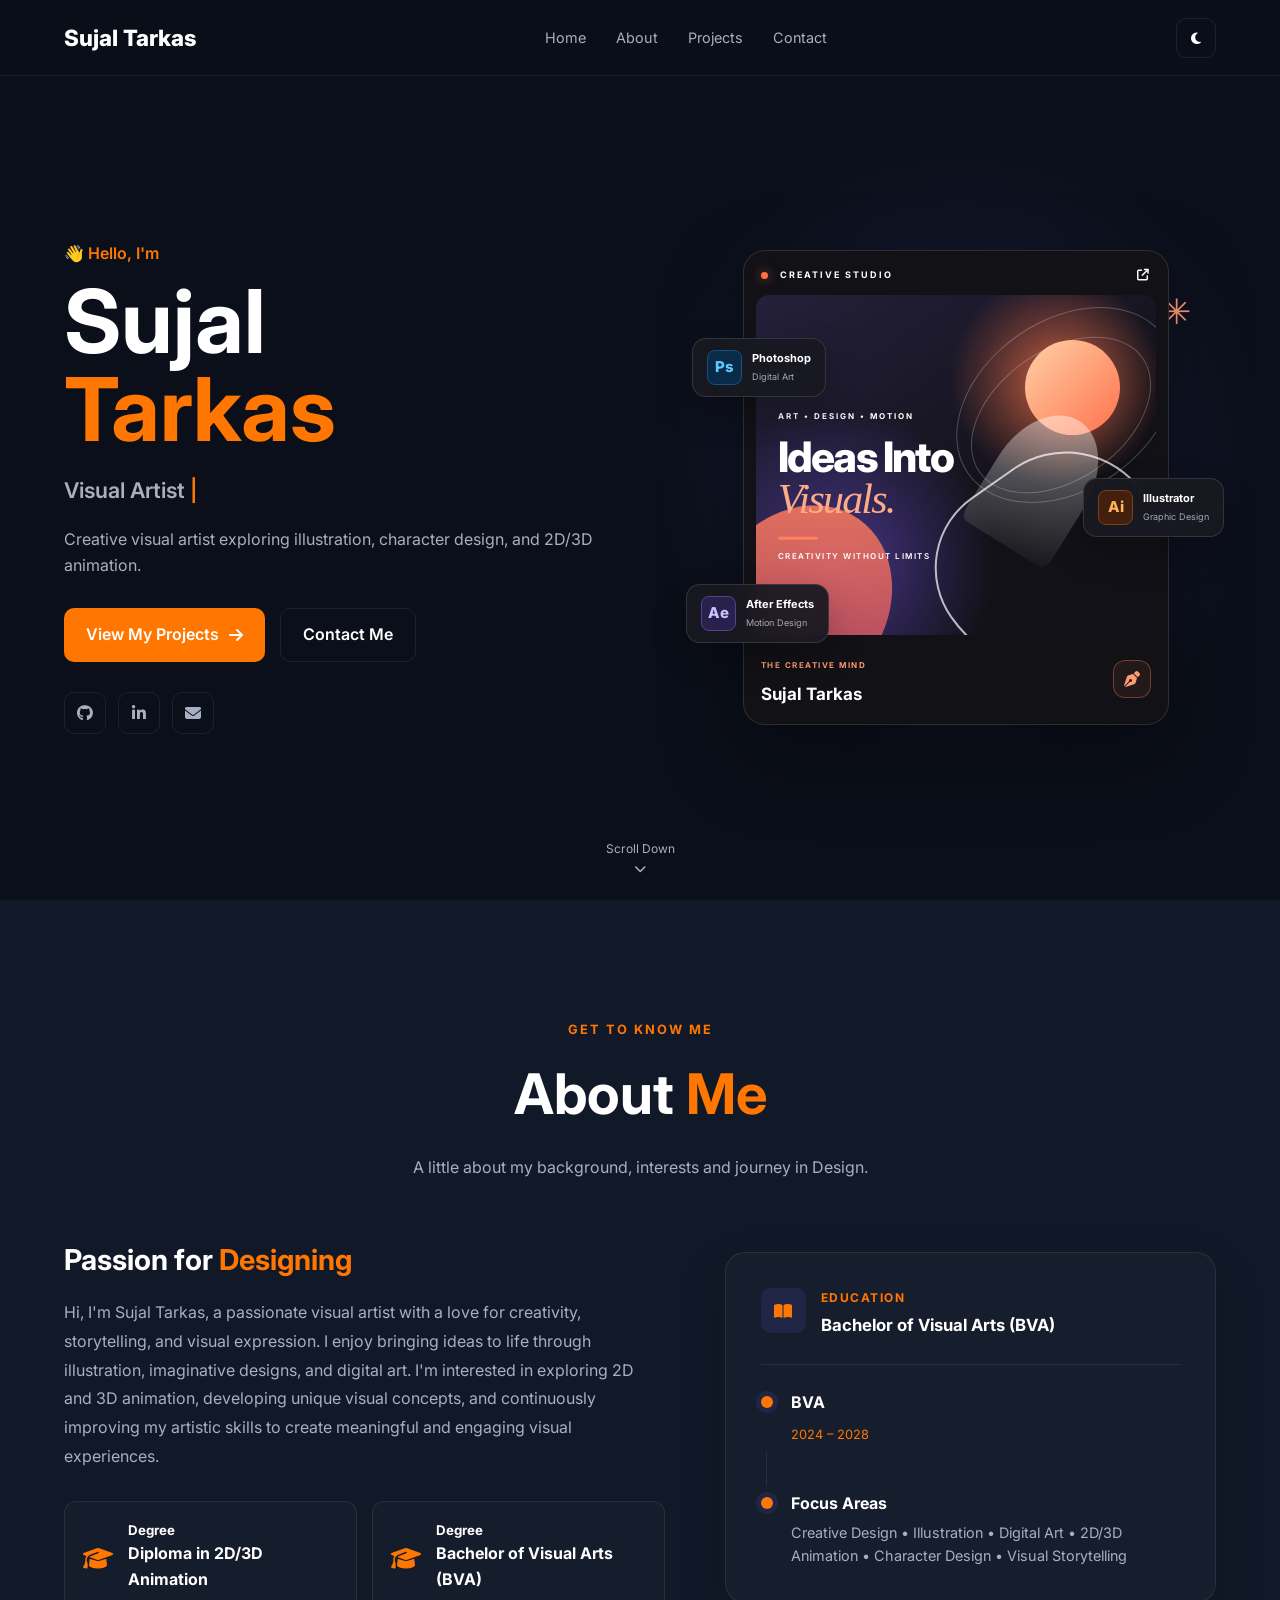
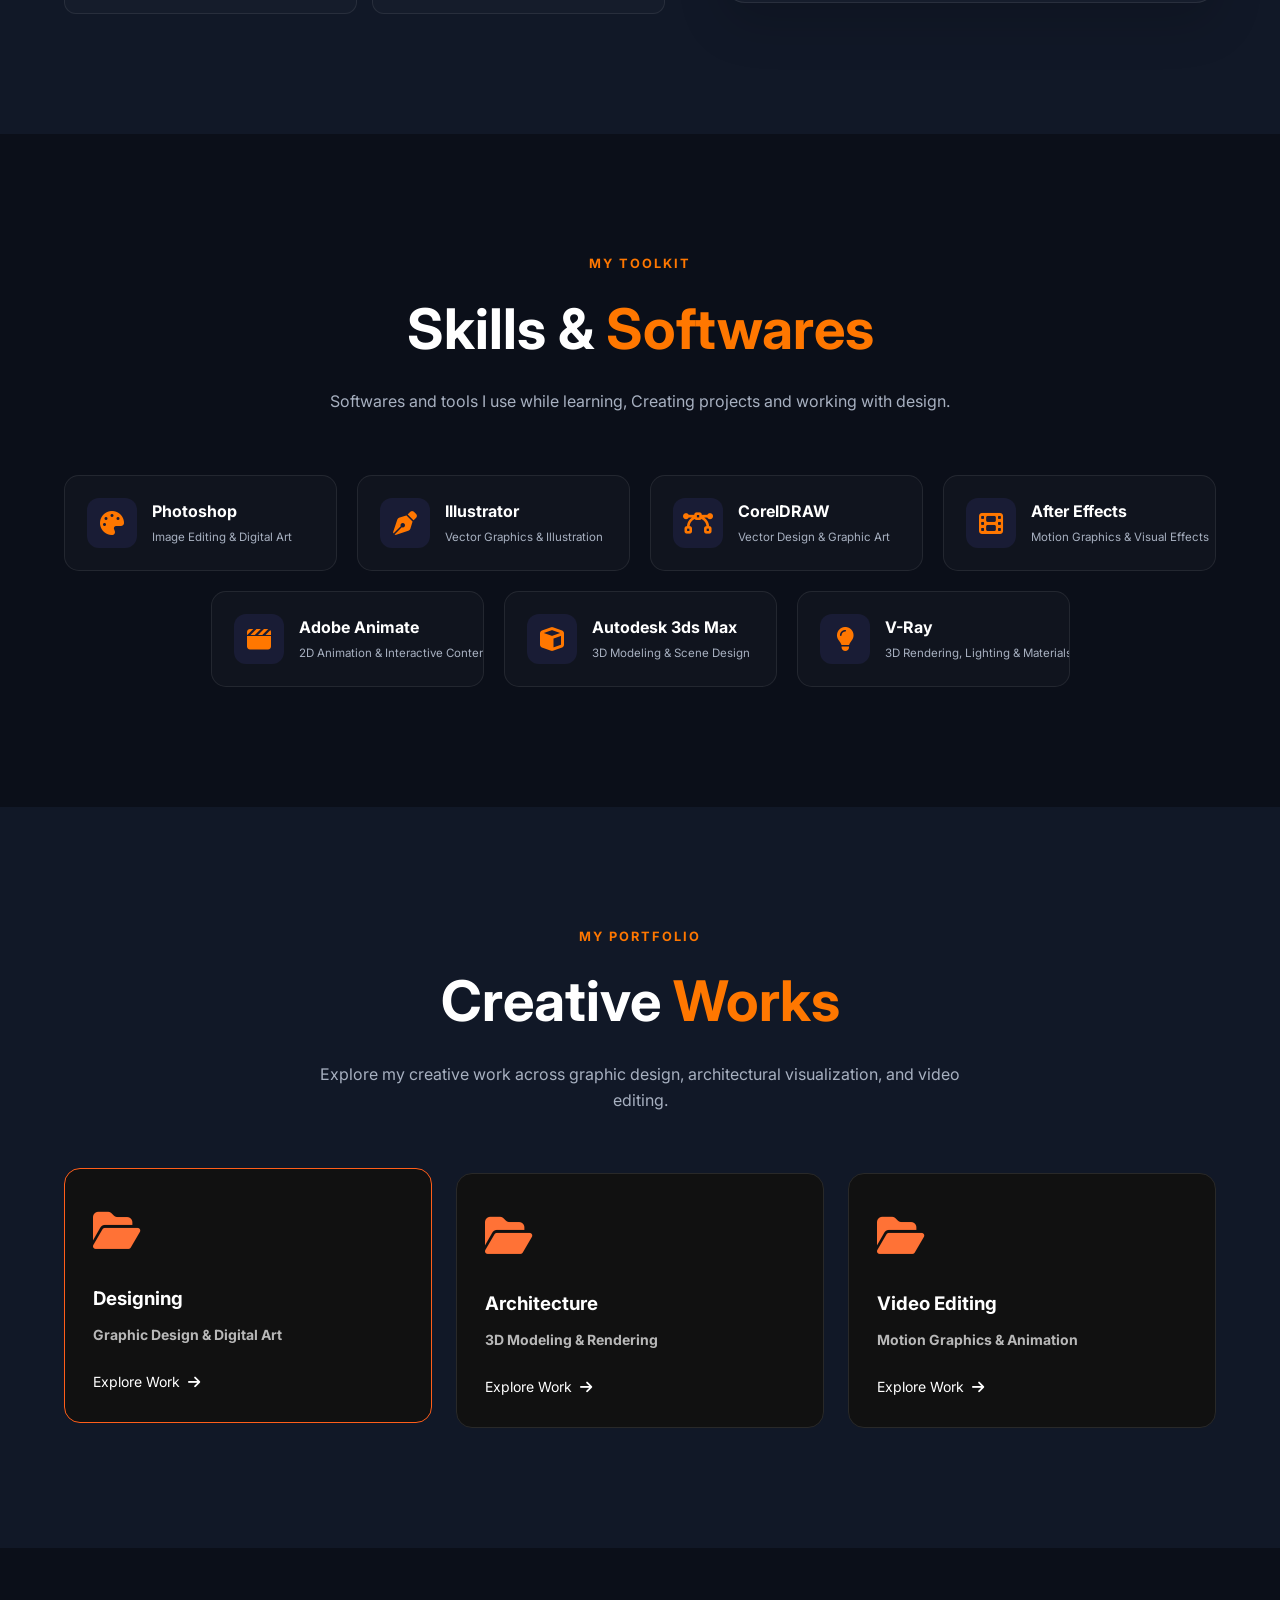
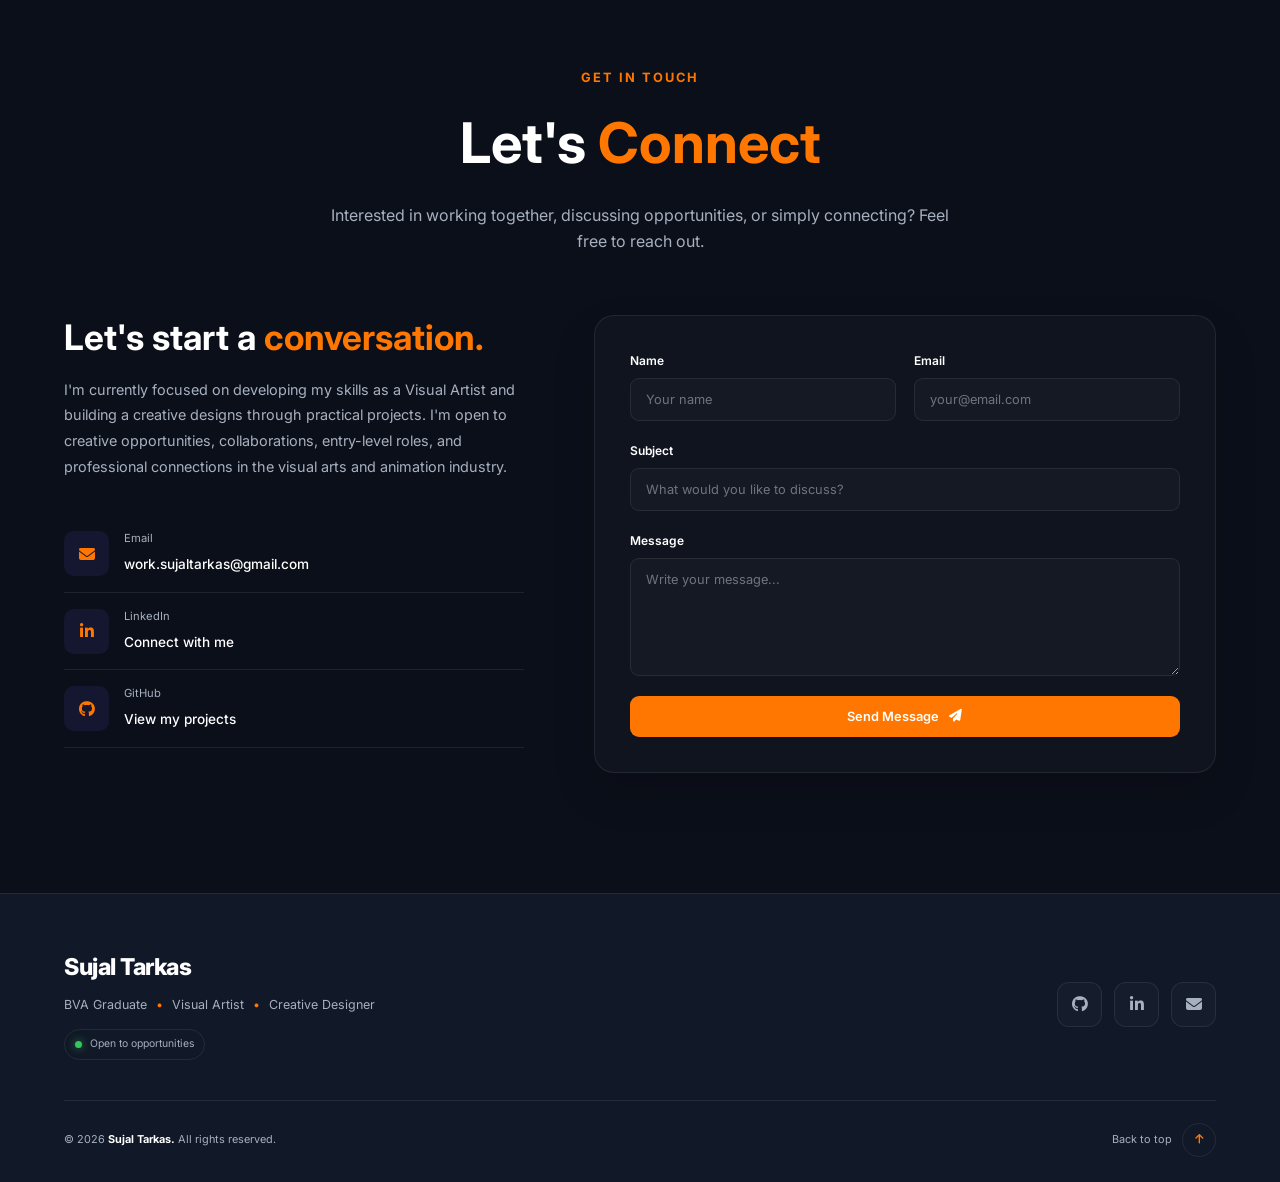
==== commit 38a94d1c: "Add files via upload" ====
--- a/index.html
+++ b/index.html
@@ -35,7 +35,7 @@
 
                 <a href="#home" class="nav-link active">Home</a>
                 <a href="#about" class="nav-link">About</a>
-                <a href="#skills" class="nav-link">Skills</a>
+               <a href="#skills-mobile" class="nav-link mobile-skills-link">Skills</a>
                 <a href="#projects" class="nav-link">Projects</a>
                 <a href="#contact" class="nav-link">Contact</a>
 
--- a/style.css
+++ b/style.css
@@ -4320,20 +4320,66 @@
     }
 }
 
-/* Mobile menu toggle */
+/* MOBILE NAVIGATION */
 @media screen and (max-width: 768px) {
-    .nav-links.active {
+    .nav-container {
+        position: relative !important;
+        overflow: visible !important;
+    }
+
+    .navbar {
+        overflow: visible !important;
+    }
+
+    #navMenu {
+        display: none !important;
+        position: absolute !important;
+        top: calc(100% + 10px) !important;
+        left: 0 !important;
+        right: 0 !important;
+        width: 100% !important;
+        height: auto !important;
+        padding: 12px 18px !important;
+        margin: 0 !important;
+        flex-direction: column !important;
+        align-items: stretch !important;
+        gap: 4px !important;
+        background: #111827 !important;
+        border: 1px solid #374151 !important;
+        border-radius: 12px !important;
+        z-index: 99999 !important;
+        box-sizing: border-box !important;
+    }
+
+    #navMenu.active {
         display: flex !important;
-        flex-direction: column !important;
+    }
+
+    #navMenu .nav-link {
+        display: block !important;
+        width: 100% !important;
+        padding: 12px !important;
+        text-align: left !important;
+        box-sizing: border-box !important;
+    }
+
+    #menuToggle {
+        display: flex !important;
         align-items: center !important;
-        gap: 18px !important;
-        width: 100% !important;
-    }
-
-    .menu-btn {
-        display: flex !important;
-        cursor: pointer;
-        align-items: center;
-        justify-content: center;
-    }
-}
+        justify-content: center !important;
+        cursor: pointer !important;
+        position: relative !important;
+        z-index: 100000 !important;
+    }
+}
+
+/* Skills navigation link */
+.mobile-skills-link {
+    display: none !important;
+}
+
+@media screen and (max-width: 768px) {
+    #navMenu .mobile-skills-link {
+        display: block !important;
+    }
+}
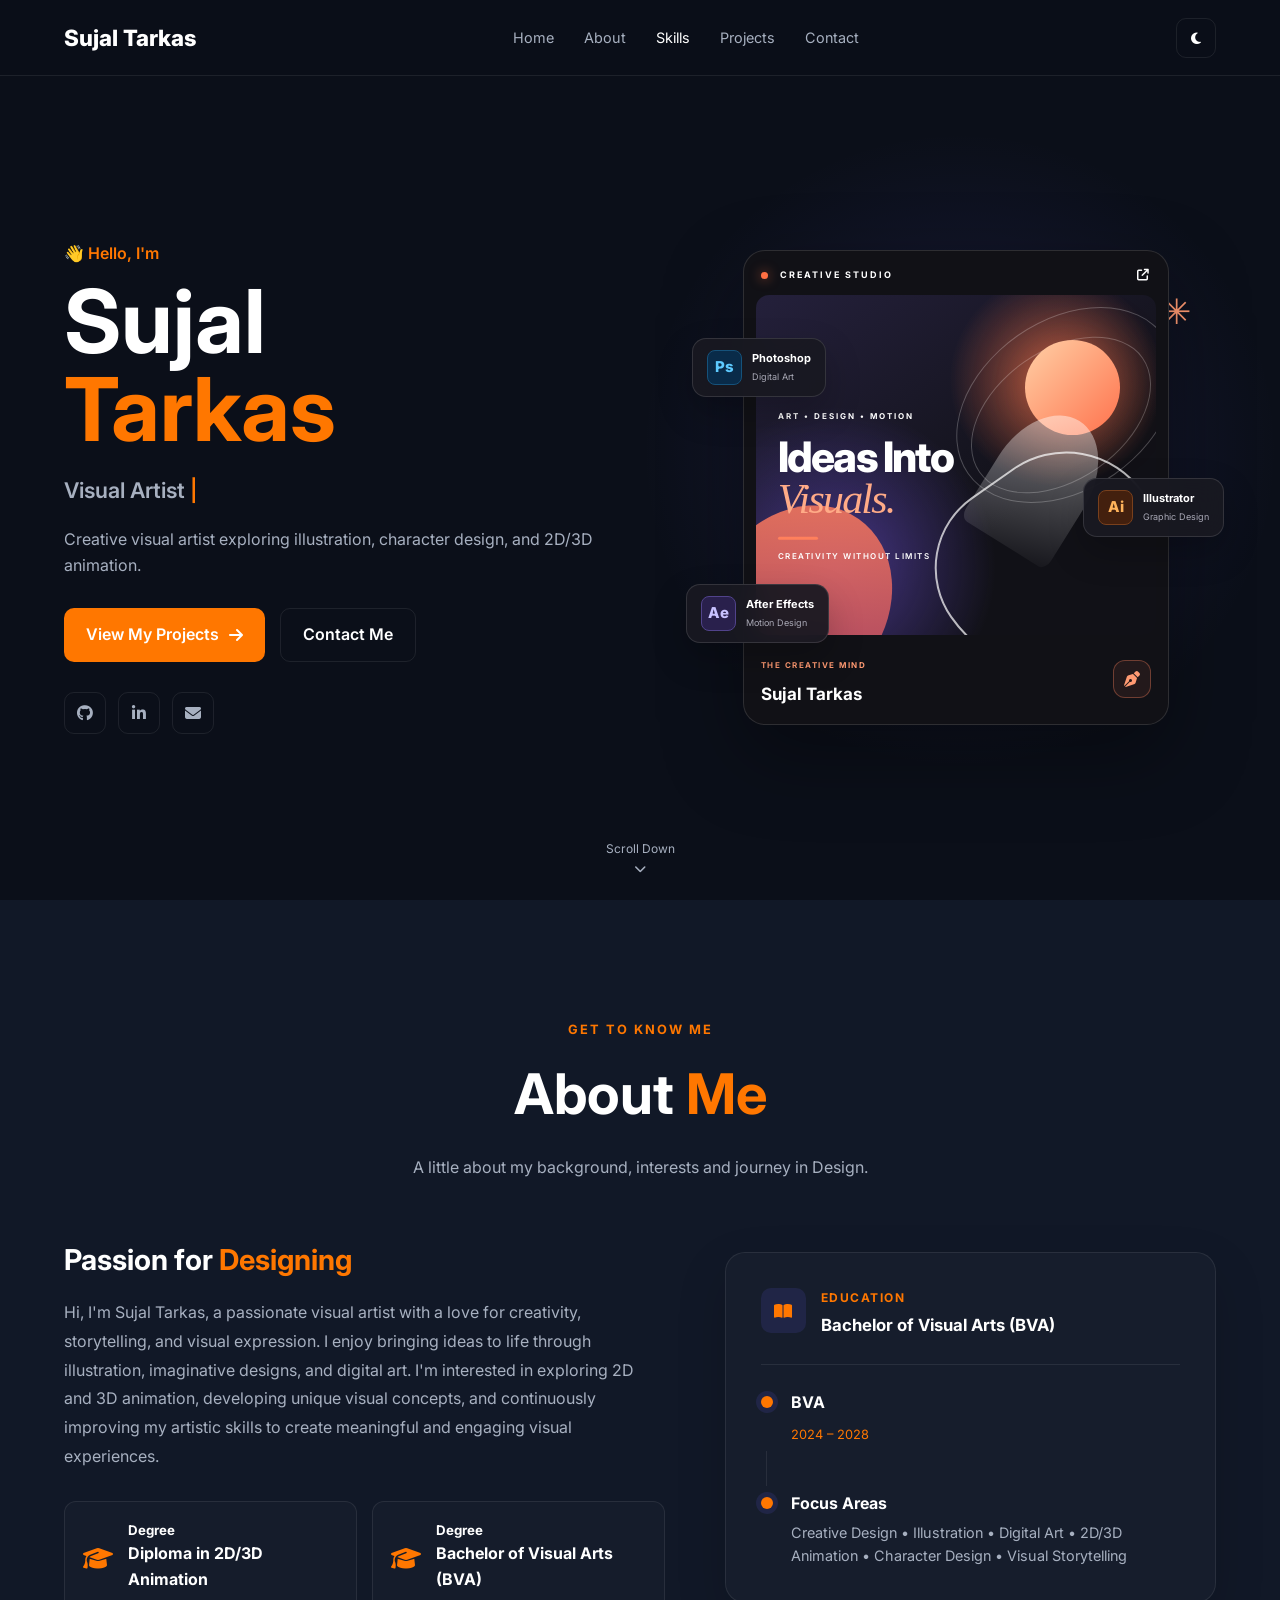
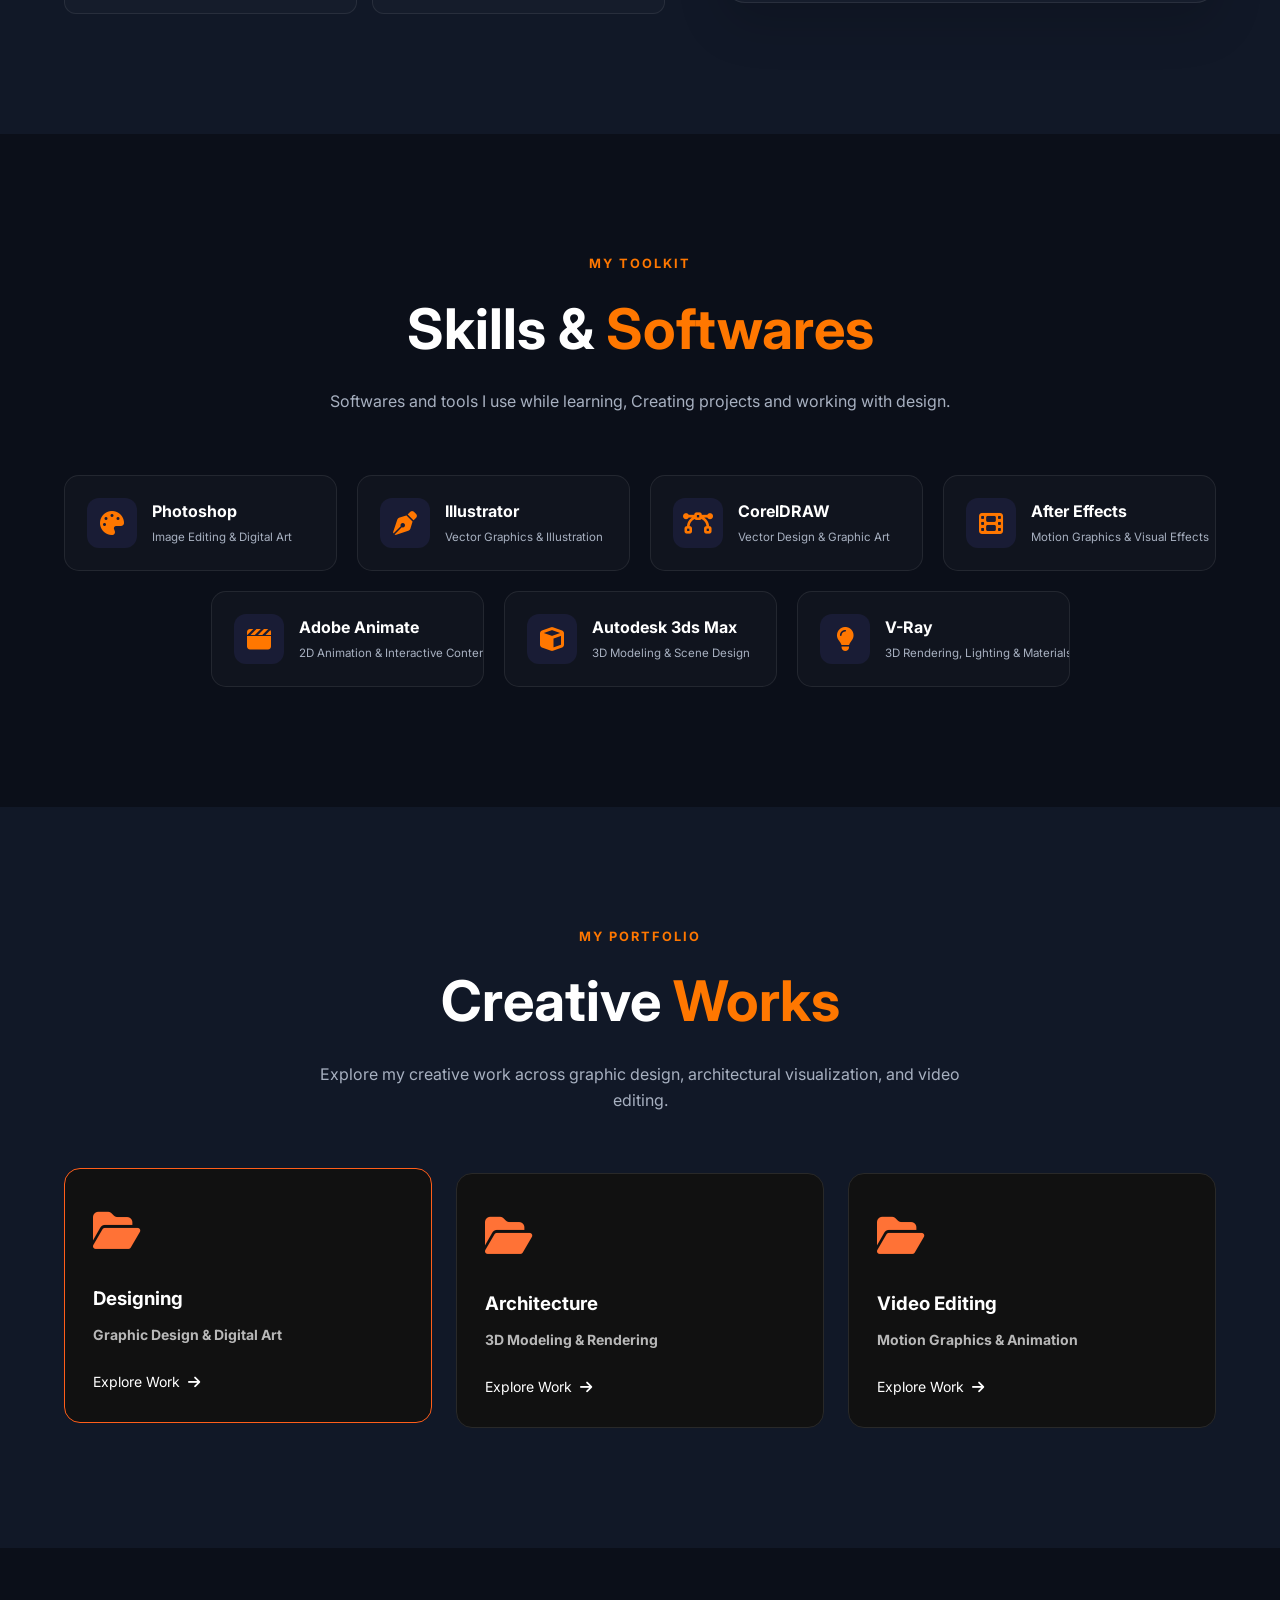
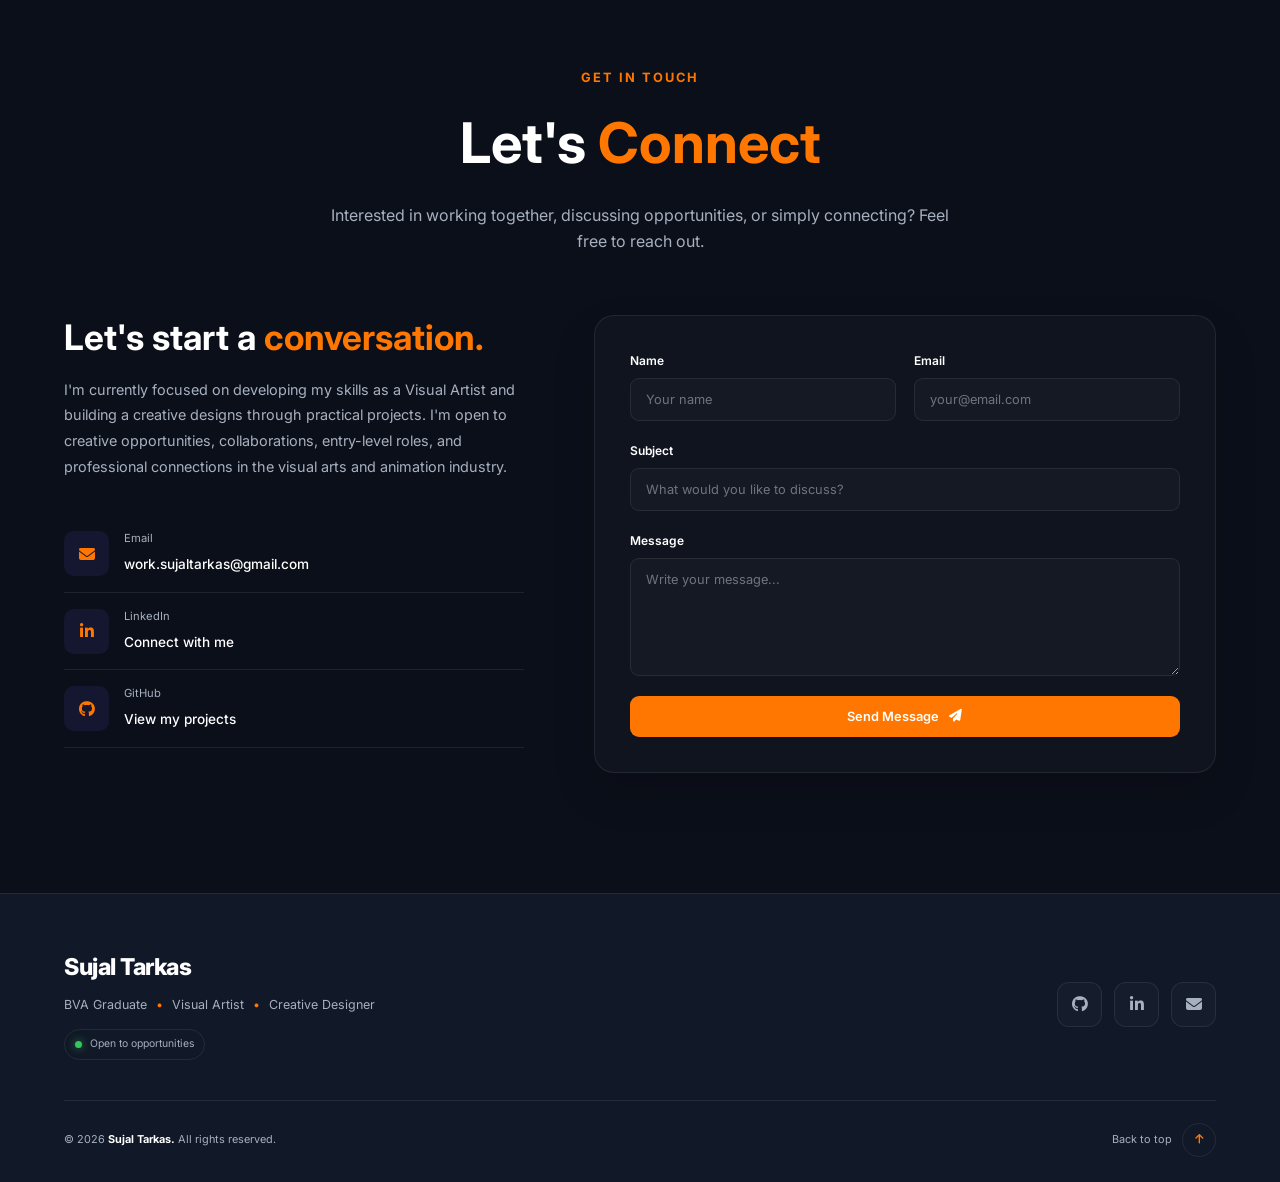
==== commit c2a707d0: "Add files via upload" ====
--- a/index.html
+++ b/index.html
@@ -35,7 +35,7 @@
 
                 <a href="#home" class="nav-link active">Home</a>
                 <a href="#about" class="nav-link">About</a>
-               <a href="#skills-mobile" class="nav-link mobile-skills-link">Skills</a>
+                <a href="#skills-mobile" class="nav-link">Skills</a>
                 <a href="#projects" class="nav-link">Projects</a>
                 <a href="#contact" class="nav-link">Contact</a>
 
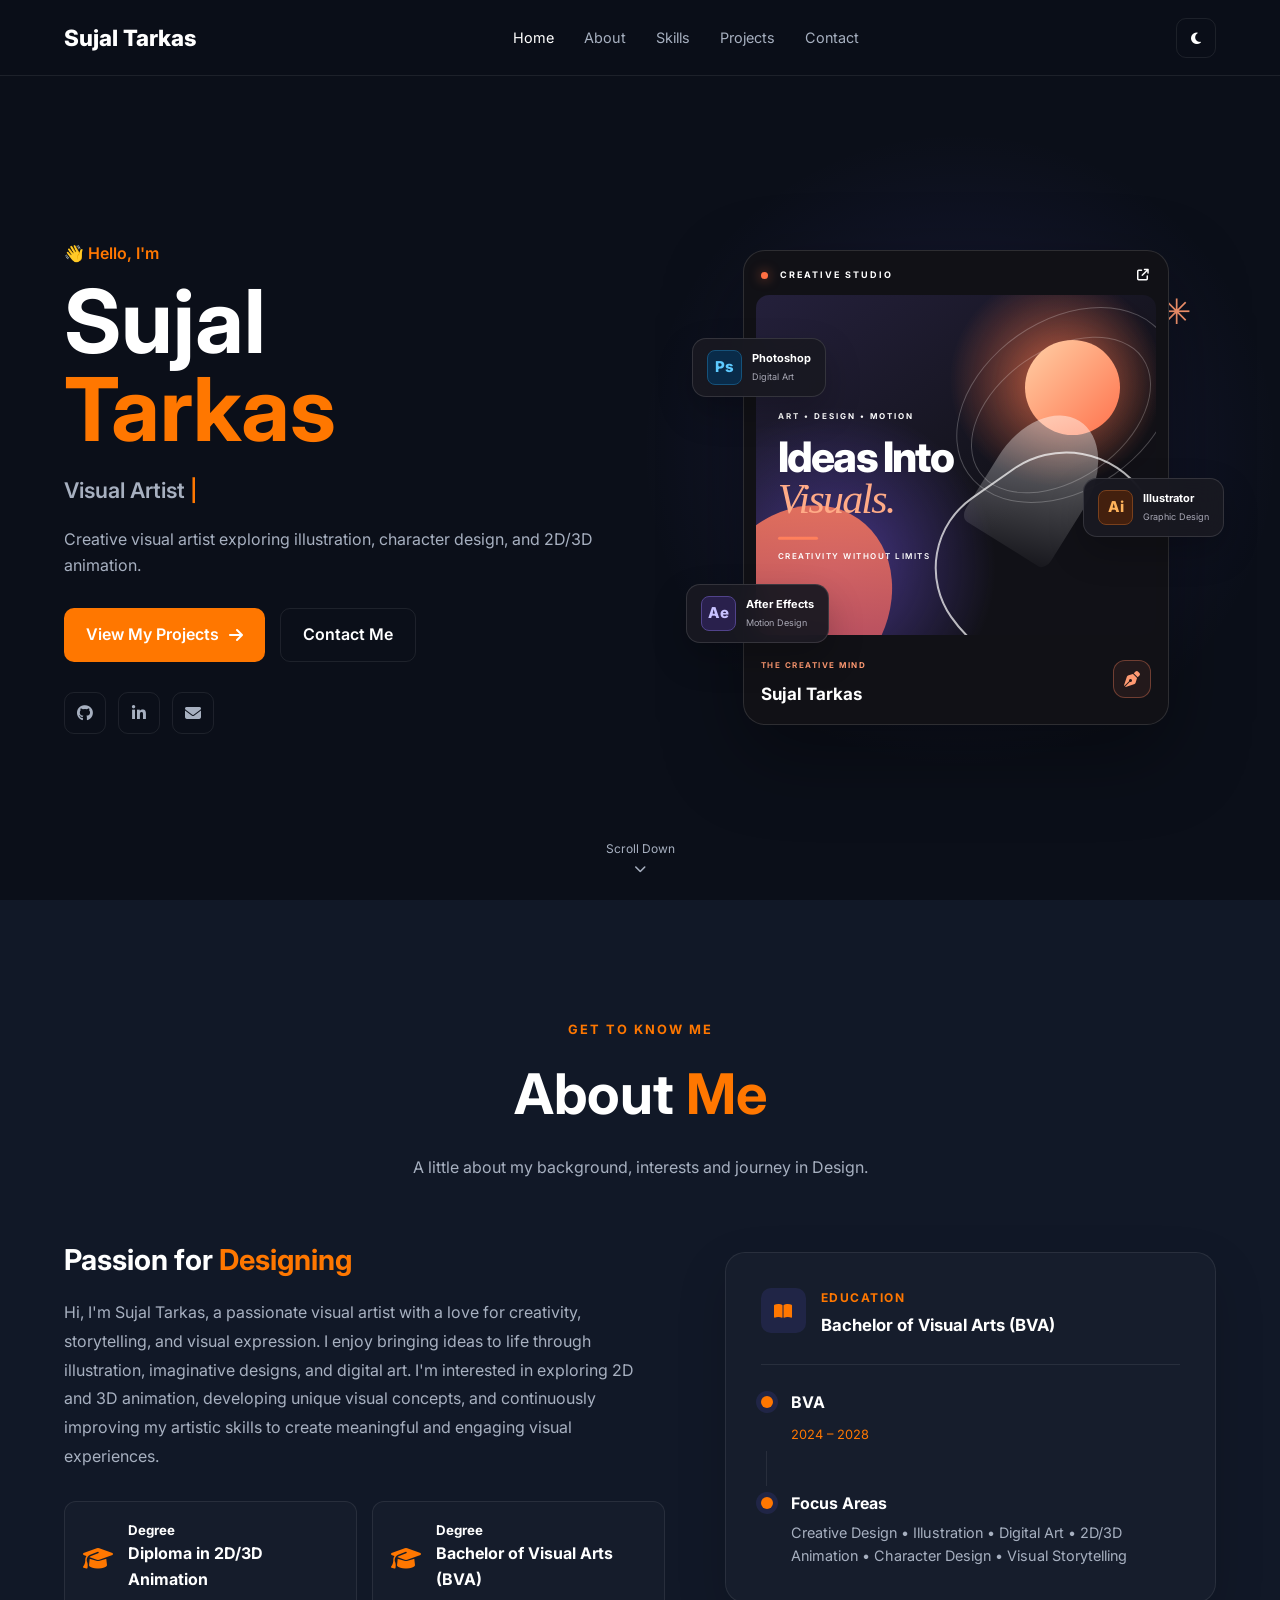
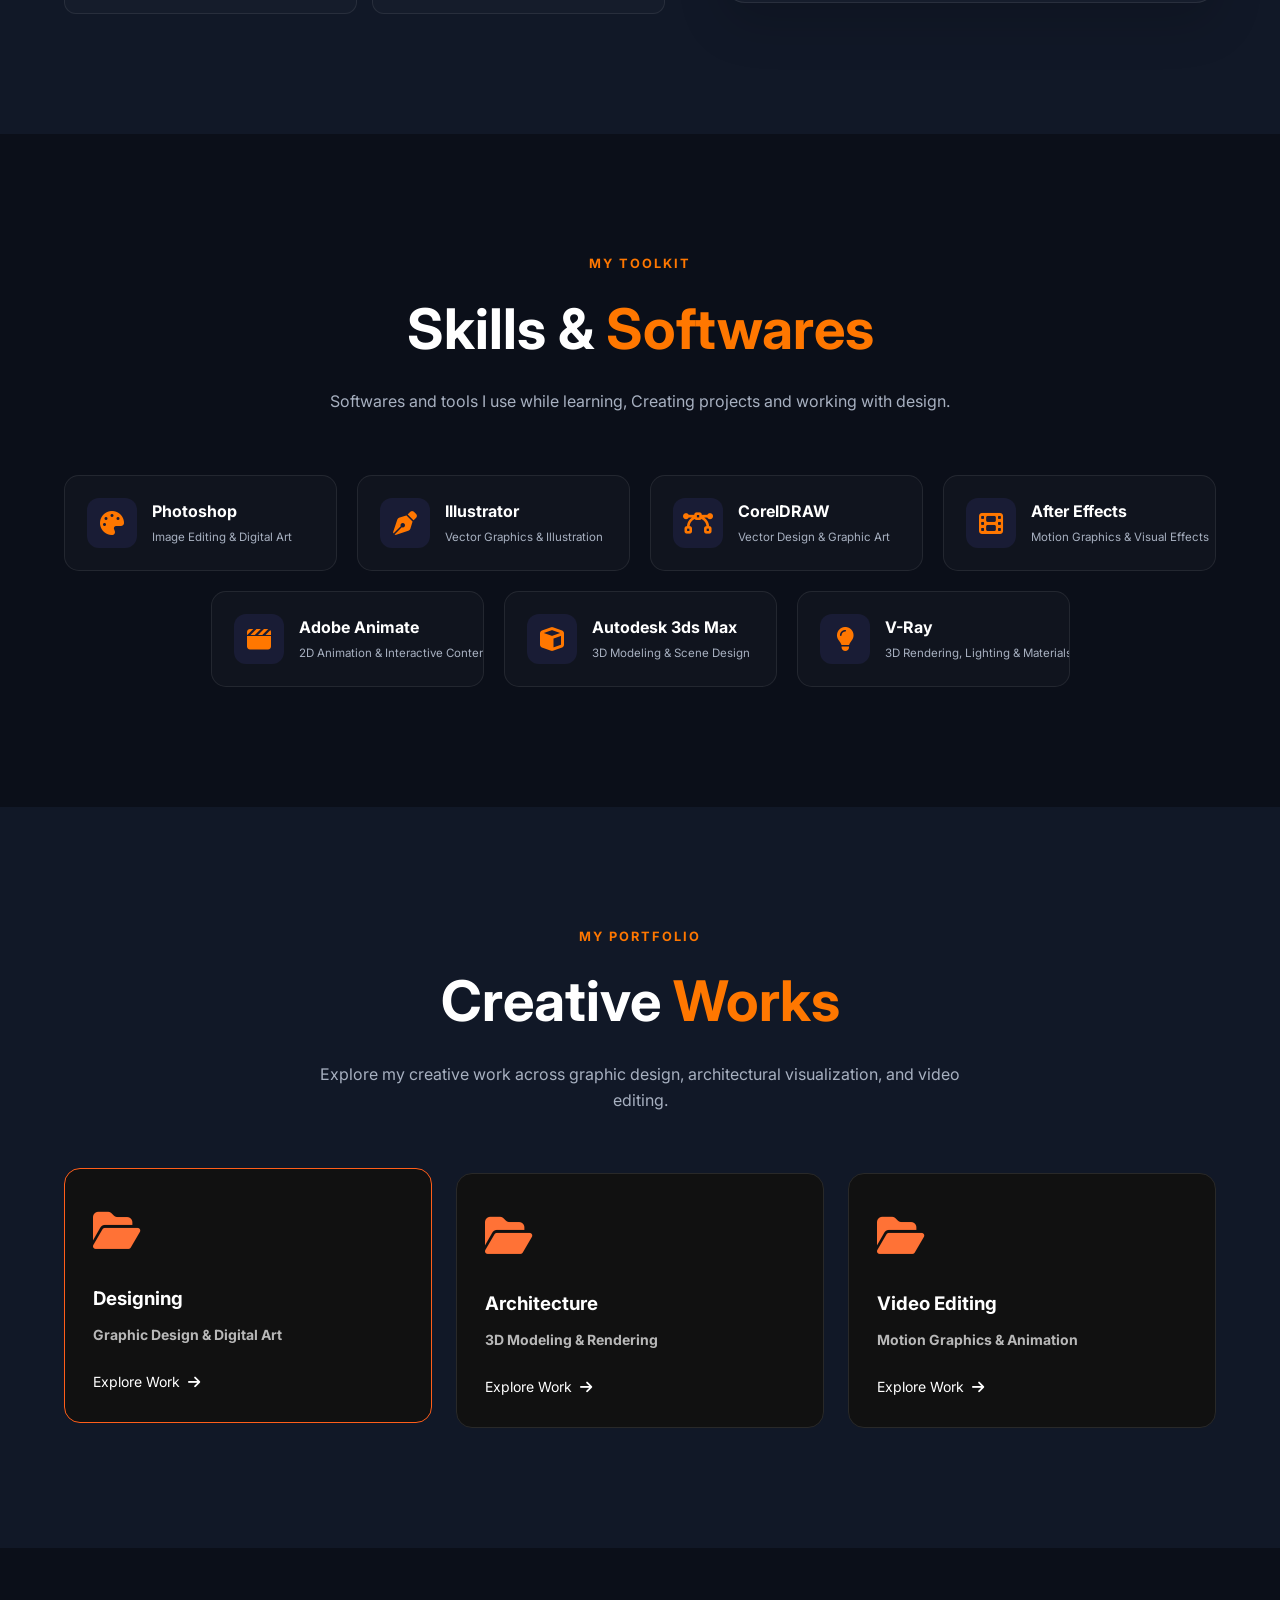
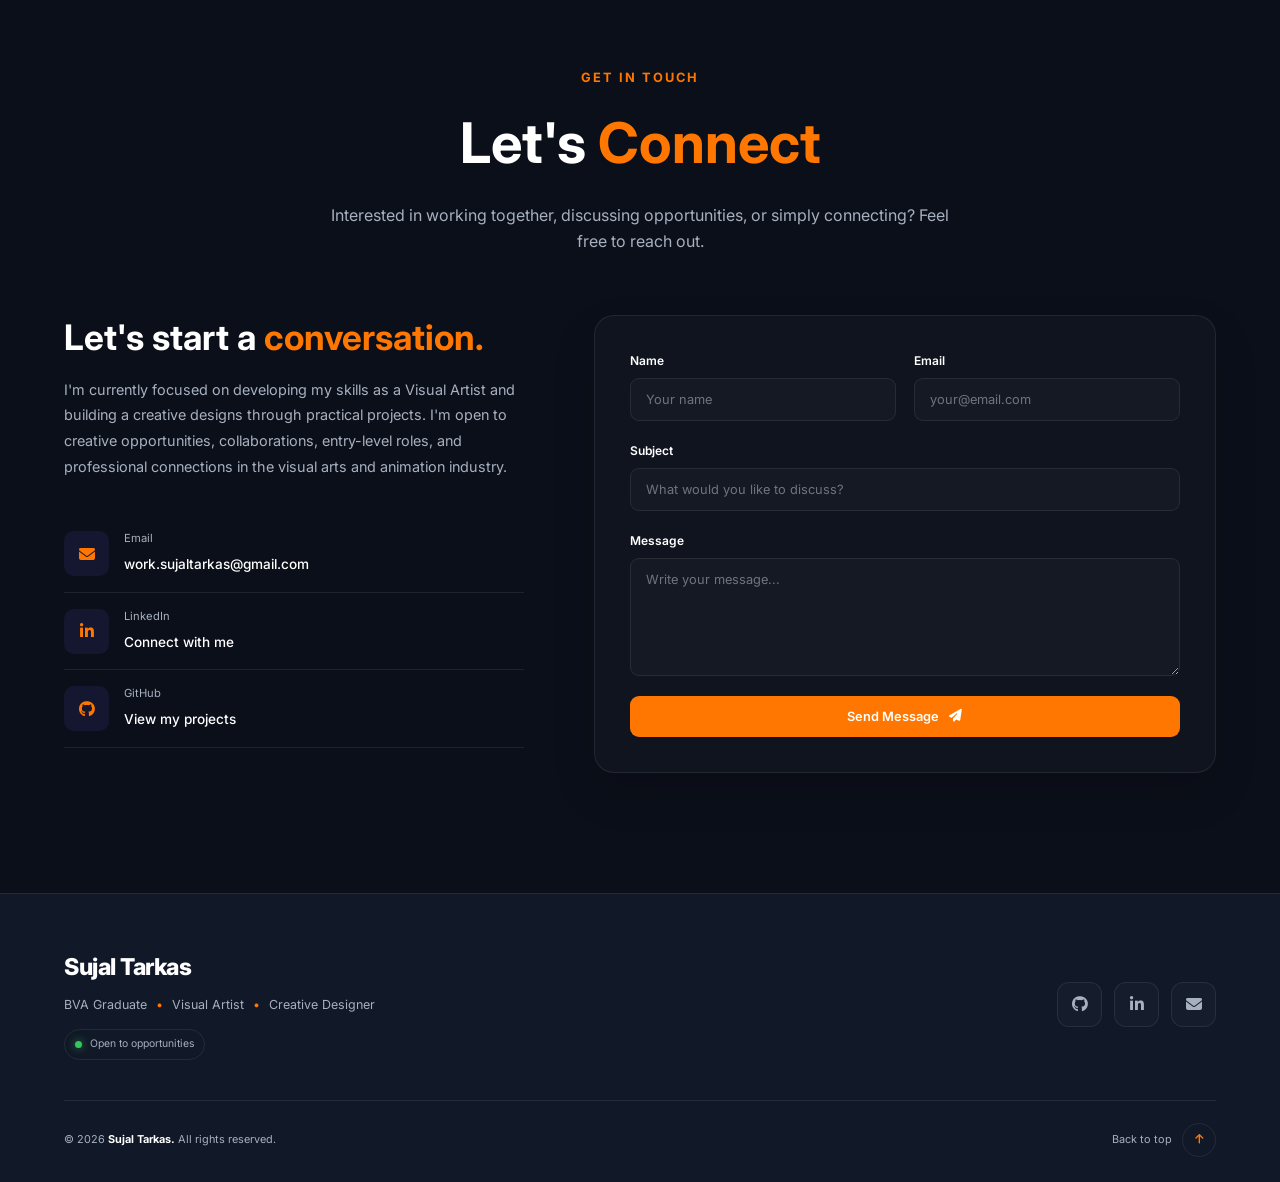
==== commit f9163d7f: "Add files via upload" ====
--- a/index.html
+++ b/index.html
@@ -35,7 +35,7 @@
 
                 <a href="#home" class="nav-link active">Home</a>
                 <a href="#about" class="nav-link">About</a>
-                <a href="#skills-mobile" class="nav-link">Skills</a>
+                <a href="#skills" class="nav-link">Skills</a>
                 <a href="#projects" class="nav-link">Projects</a>
                 <a href="#contact" class="nav-link">Contact</a>
 
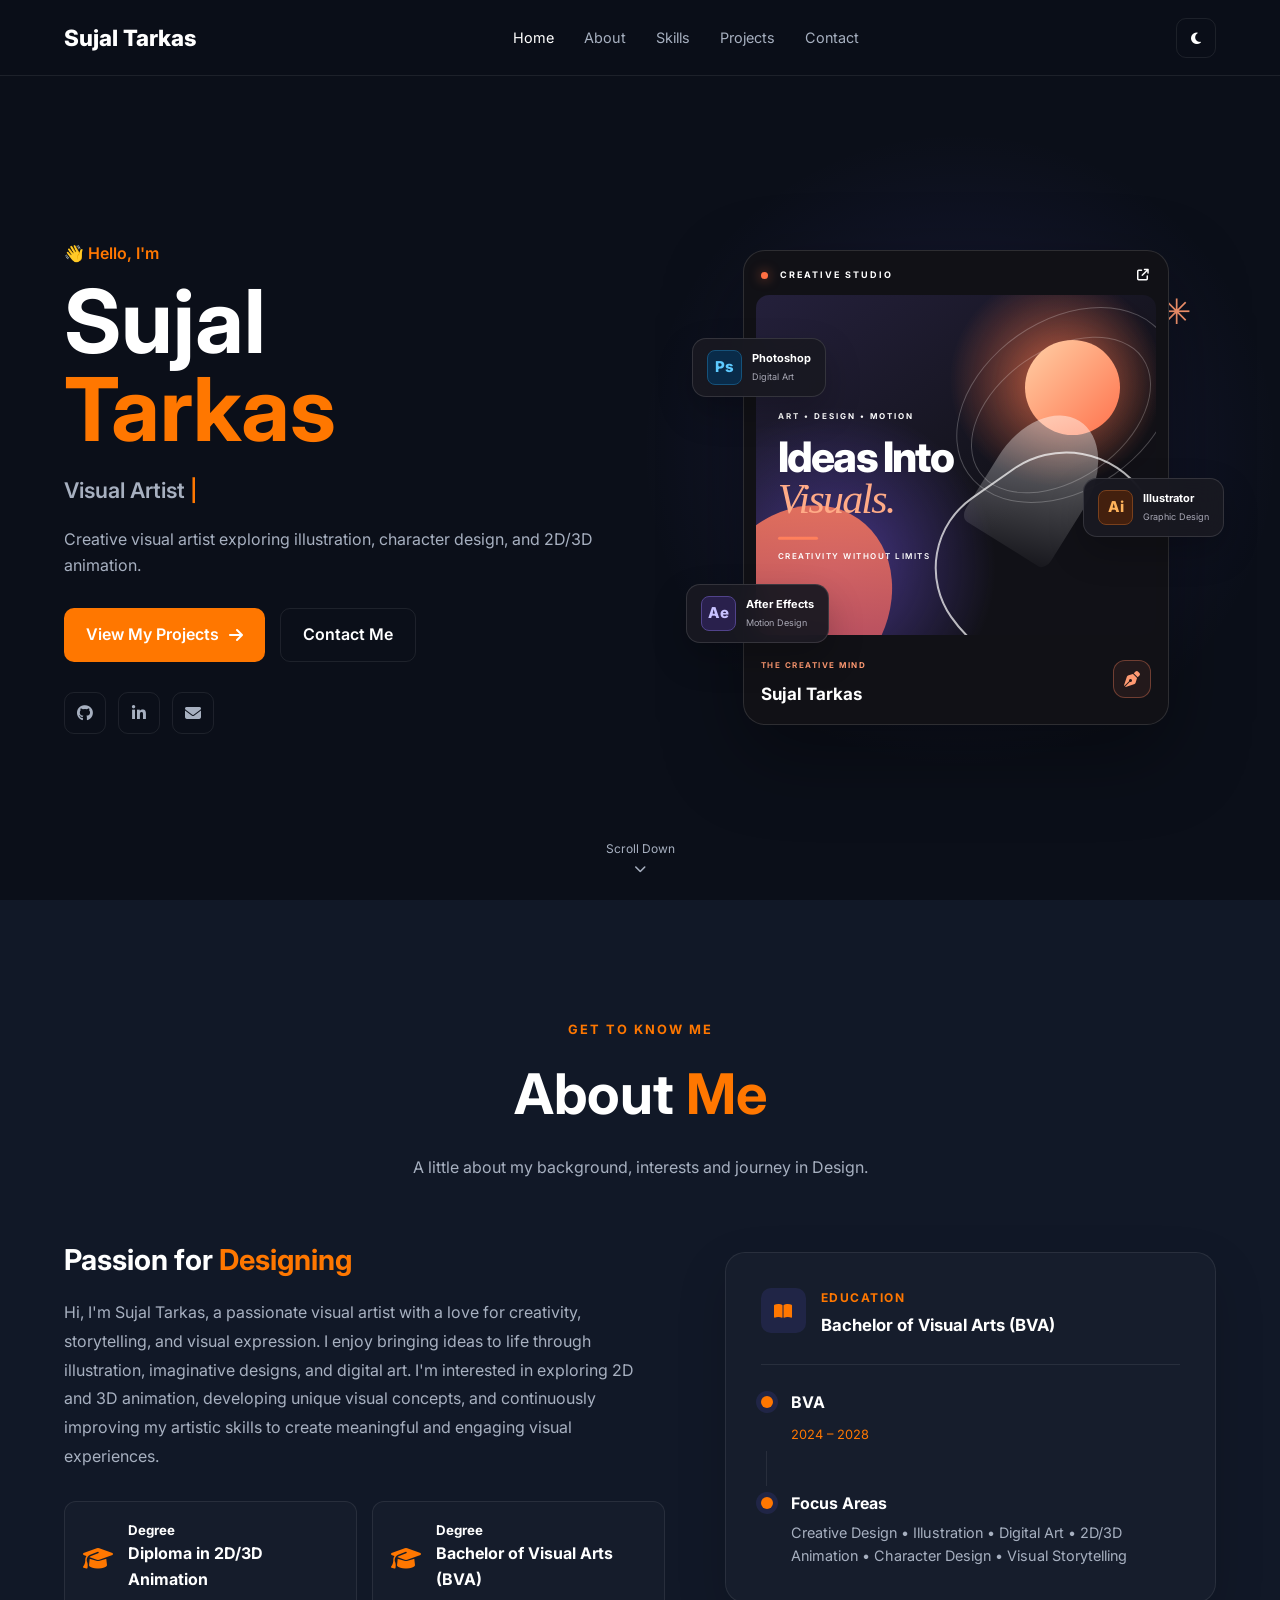
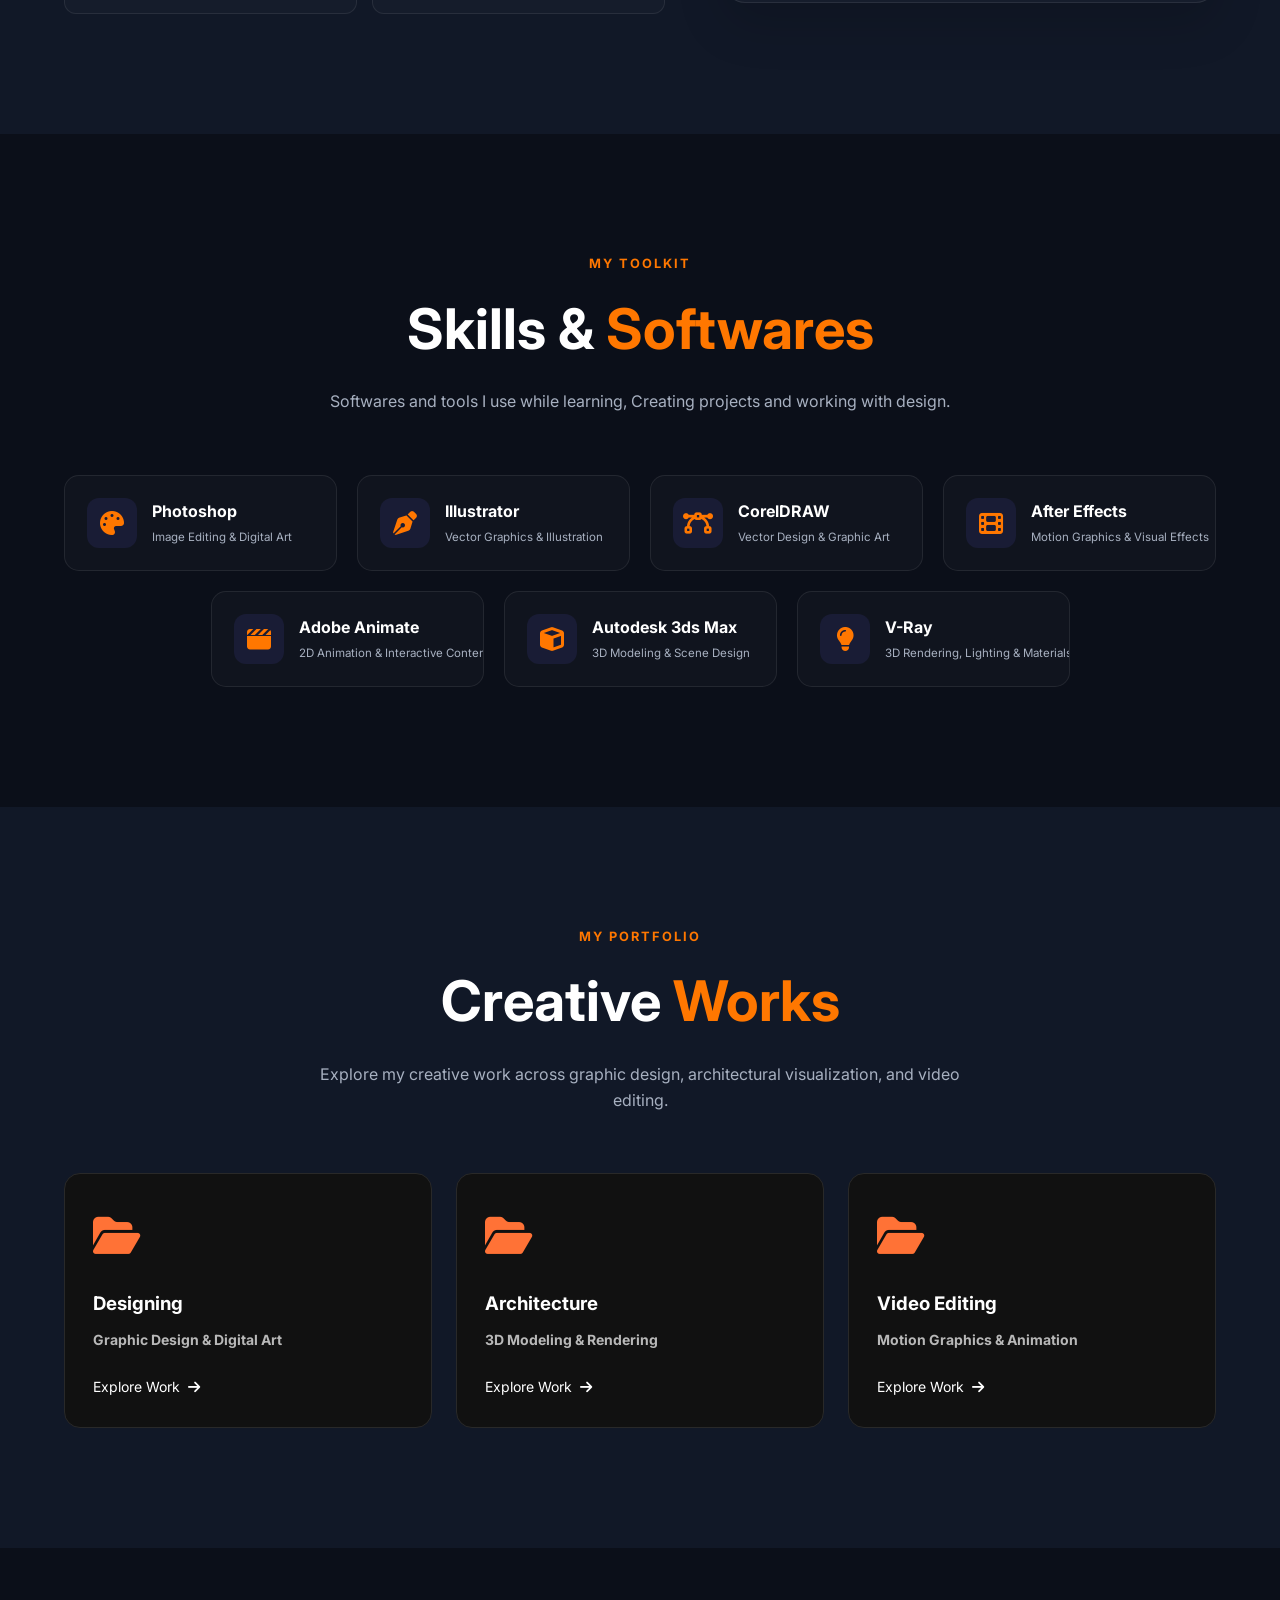
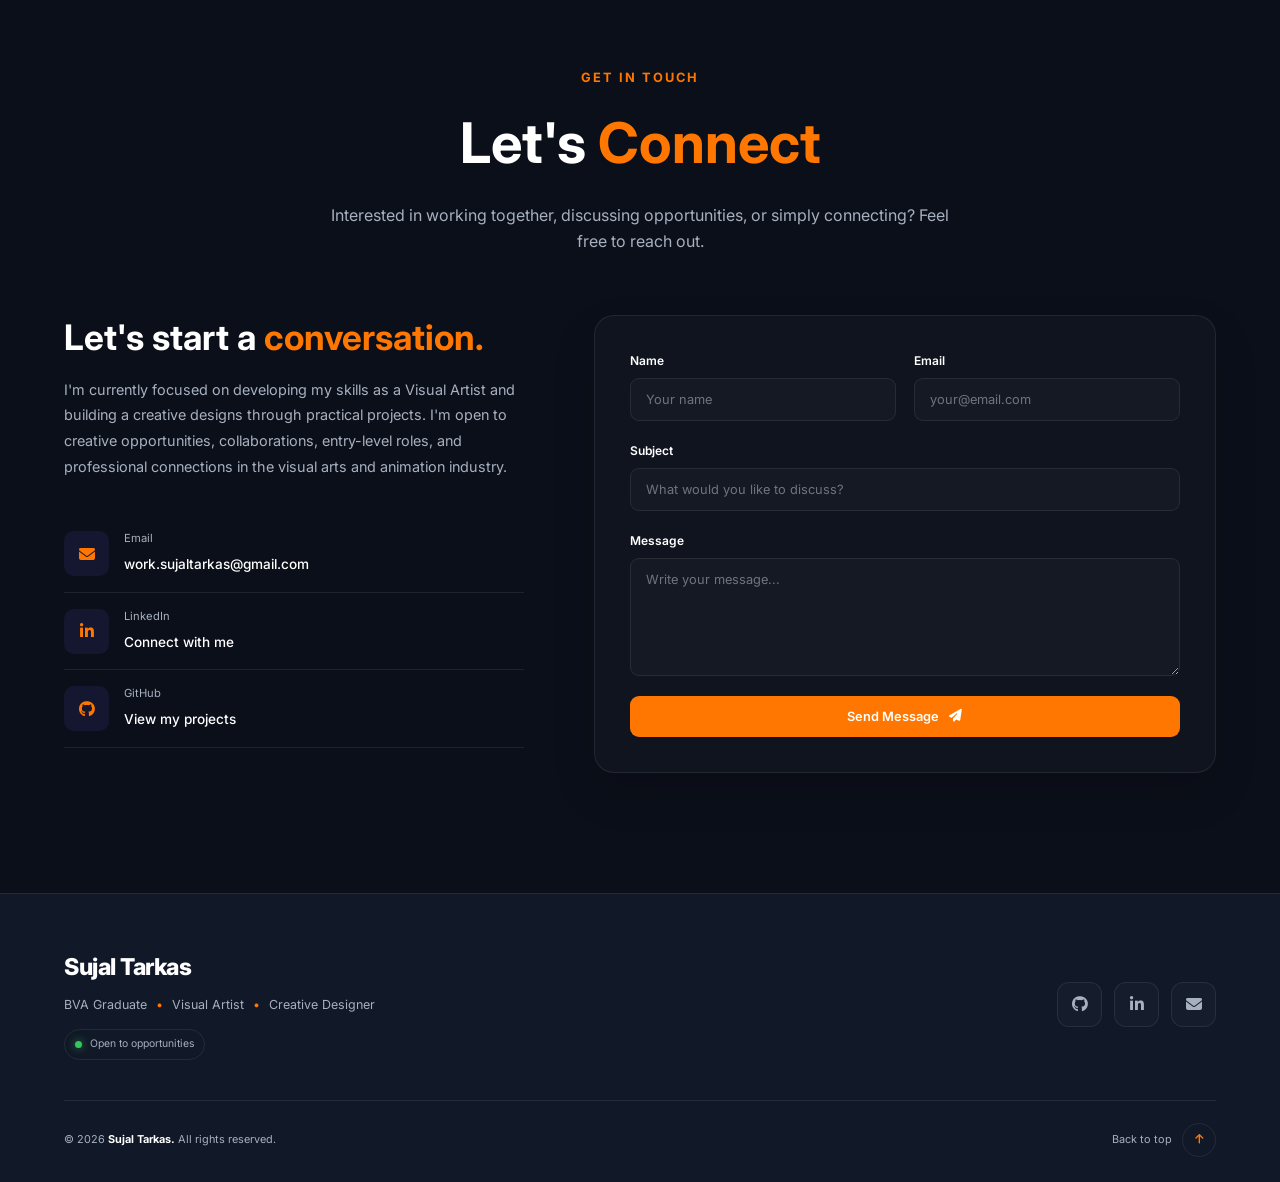
==== commit 86e081c1: "Add files via upload" ====
--- a/index.html
+++ b/index.html
@@ -513,7 +513,7 @@
 <!-- PROJECT FOLDERS -->
 <div class="creative-folders">
 
-    <a href="designing.html" class="creative-folder active">
+    <a href="designing.html" class="creative-folder">
         <div class="folder-icon">
             <i class="fa-solid fa-folder-open"></i>
         </div>
--- a/style.css
+++ b/style.css
@@ -4320,39 +4320,53 @@
     }
 }
 
-/* MOBILE NAVIGATION */
+/* =========================
+   MOBILE NAVIGATION
+========================= */
+
 @media screen and (max-width: 768px) {
+    .navbar {
+        position: relative !important;
+        z-index: 1000 !important;
+        overflow: visible !important;
+    }
+
     .nav-container {
         position: relative !important;
         overflow: visible !important;
     }
 
-    .navbar {
-        overflow: visible !important;
-    }
-
     #navMenu {
         display: none !important;
         position: absolute !important;
-        top: calc(100% + 10px) !important;
+        top: 100% !important;
         left: 0 !important;
         right: 0 !important;
+
         width: 100% !important;
         height: auto !important;
-        padding: 12px 18px !important;
-        margin: 0 !important;
+        max-height: 75vh !important;
+        overflow-y: auto !important;
+
         flex-direction: column !important;
         align-items: stretch !important;
         gap: 4px !important;
-        background: #111827 !important;
+
+        margin-top: 10px !important;
+        padding: 12px 18px !important;
+
+        background: var(--background-secondary) !important;
         border: 1px solid #374151 !important;
         border-radius: 12px !important;
-        z-index: 99999 !important;
+
         box-sizing: border-box !important;
+        z-index: 10001 !important;
     }
 
     #navMenu.active {
         display: flex !important;
+        visibility: visible !important;
+        opacity: 1 !important;
     }
 
     #navMenu .nav-link {
@@ -4360,17 +4374,27 @@
         width: 100% !important;
         padding: 12px !important;
         text-align: left !important;
+        visibility: visible !important;
+        opacity: 1 !important;
         box-sizing: border-box !important;
     }
 
     #menuToggle {
         display: flex !important;
+        position: relative !important;
+        z-index: 10002 !important;
+        min-width: 40px !important;
+        min-height: 40px !important;
         align-items: center !important;
         justify-content: center !important;
         cursor: pointer !important;
-        position: relative !important;
-        z-index: 100000 !important;
-    }
+        pointer-events: auto !important;
+    }
+}
+
+/* Hide the optional mobile-only Skills link if present */
+.mobile-skills-link {
+    display: none !important;
 }
 
 /* Skills navigation link */
@@ -4383,3 +4407,25 @@
         display: block !important;
     }
 }
+
+/* MOBILE DROPDOWN - LIGHT MODE FIX */
+@media screen and (max-width: 768px) {
+    body.light-mode #navMenu,
+    body.light-mode #navMenu.active {
+        background: #ffffff !important;
+        background-color: #ffffff !important;
+        color: #111827 !important;
+        border-color: #d1d5db !important;
+    }
+
+    body.light-mode #navMenu .nav-link,
+    body.light-mode #navMenu .nav-link.active {
+        color: #111827 !important;
+        background: transparent !important;
+    }
+
+    body.light-mode #navMenu .nav-link:hover {
+        background: #f3f4f6 !important;
+        color: #111827 !important;
+    }
+}
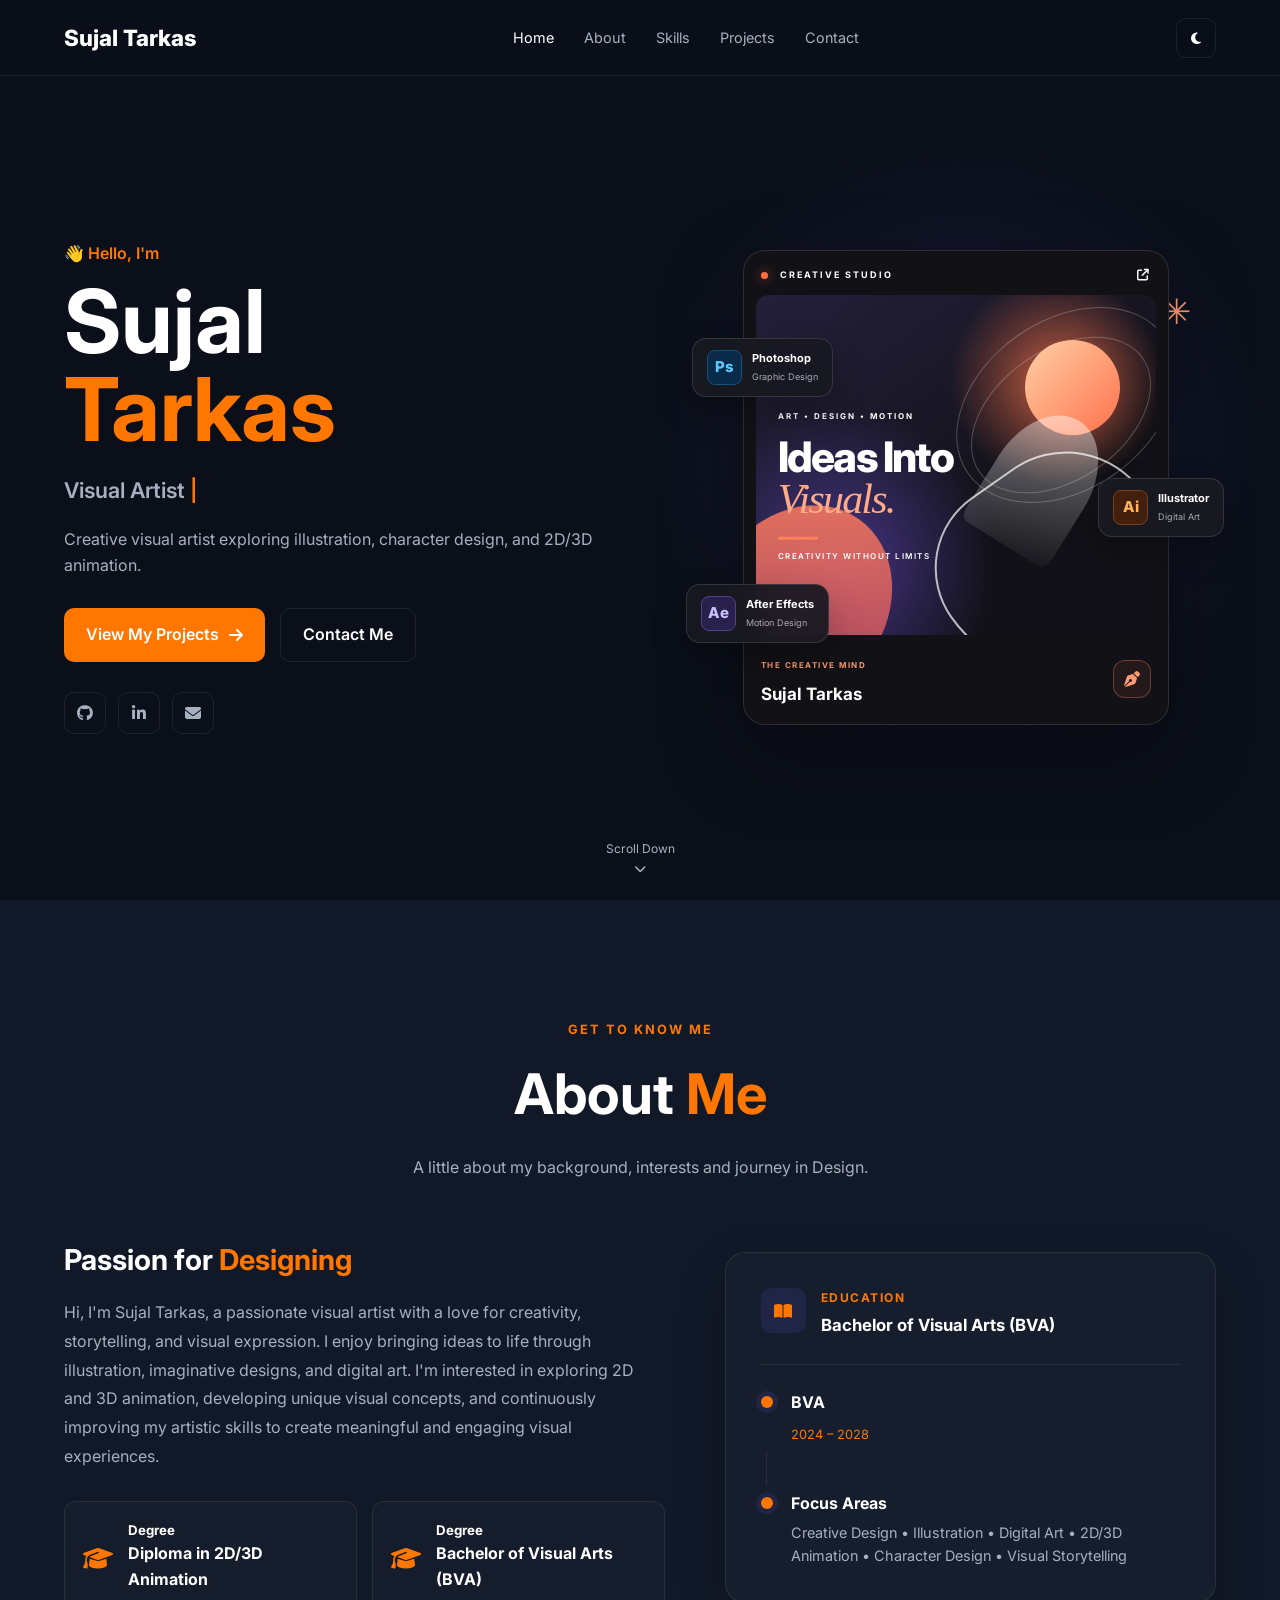
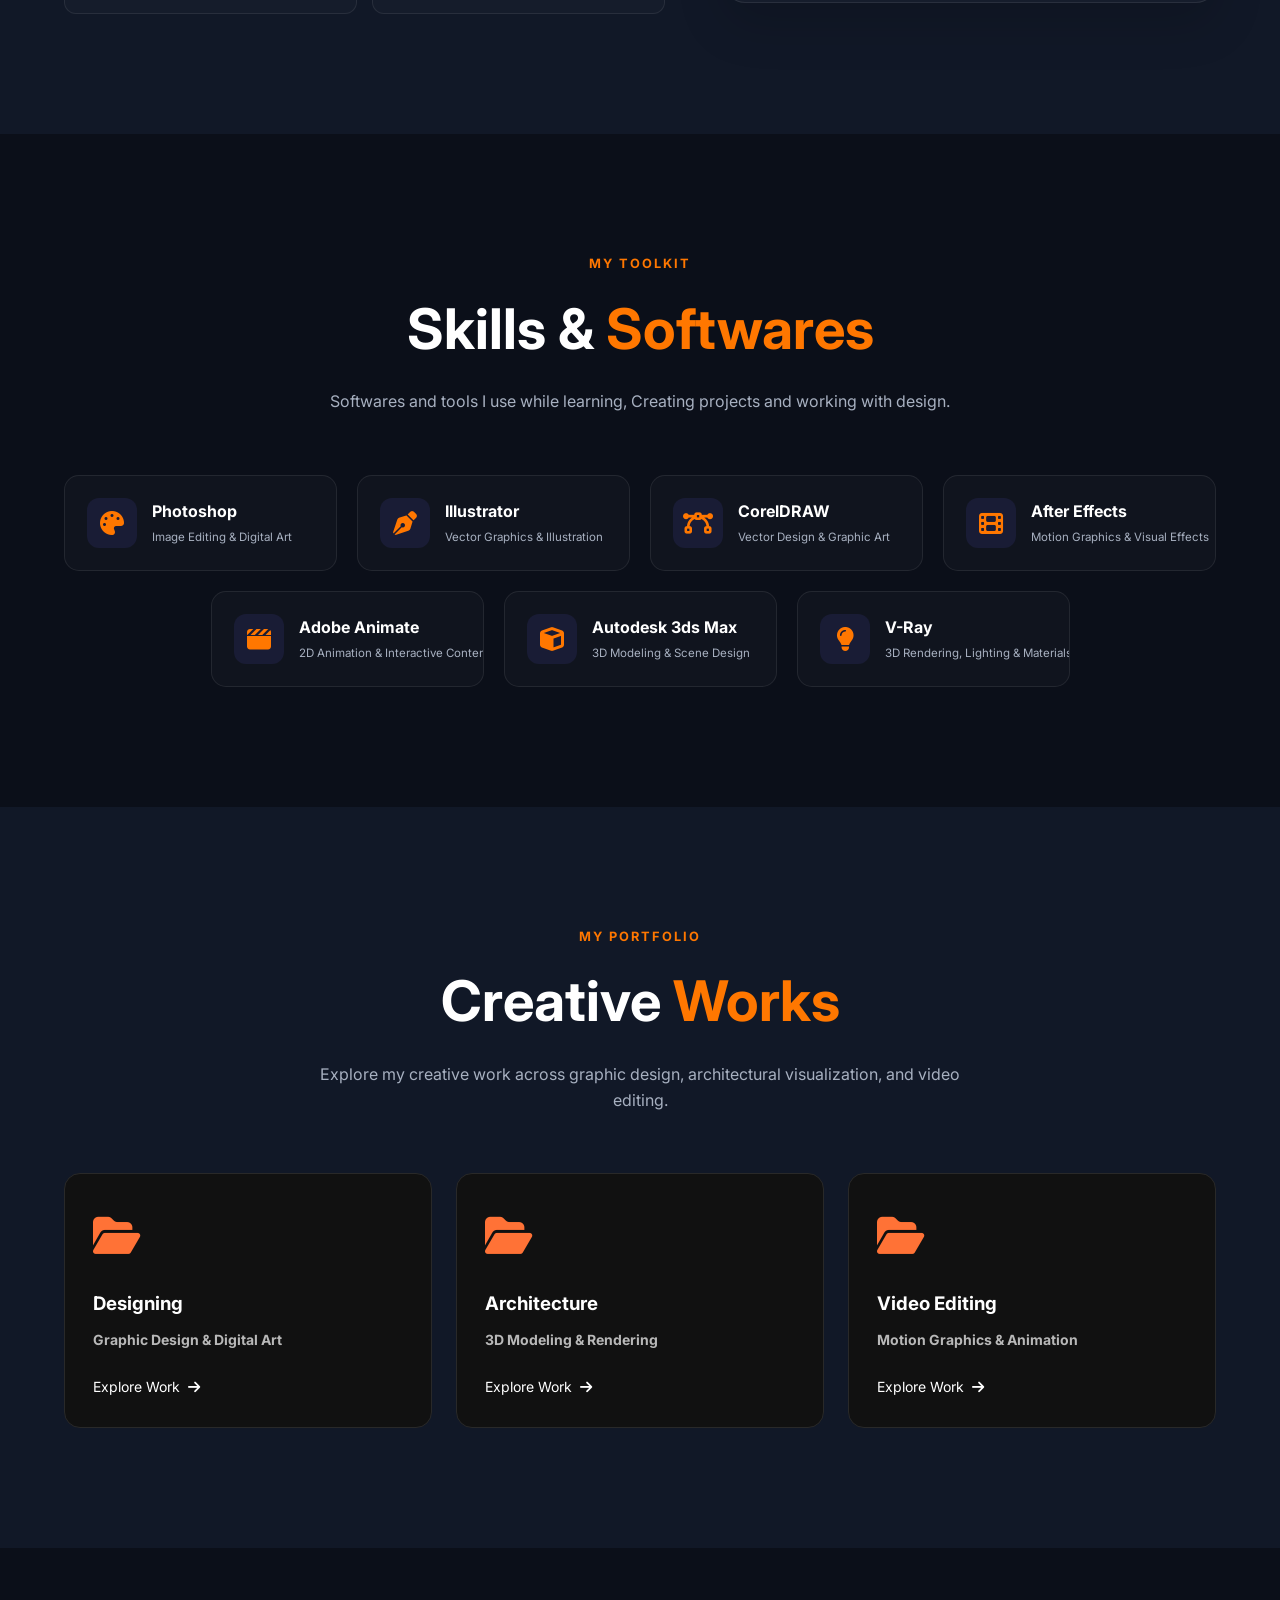
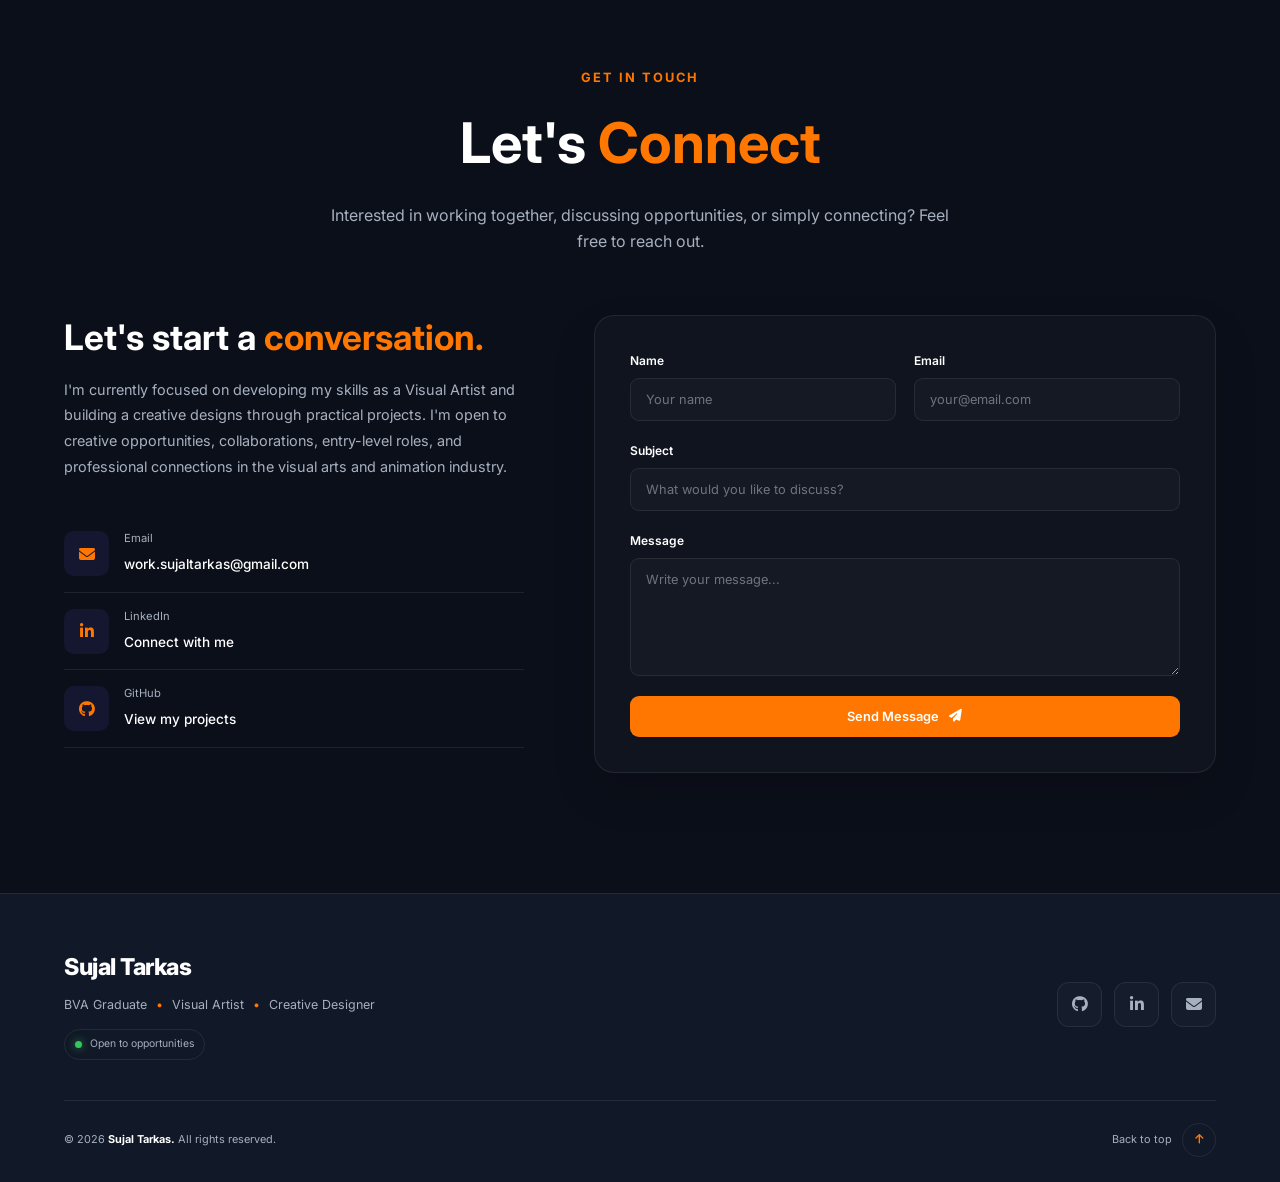
==== commit 5a252fb3: "Add files via upload" ====
--- a/index.html
+++ b/index.html
@@ -164,7 +164,7 @@
         <span class="va-tool-icon va-ps">Ps</span>
         <div>
             <strong>Photoshop</strong>
-            <small>Digital Art</small>
+            <small>Graphic Design</small>
         </div>
     </div>
 
@@ -172,7 +172,7 @@
         <span class="va-tool-icon va-ai">Ai</span>
         <div>
             <strong>Illustrator</strong>
-            <small>Graphic Design</small>
+            <small>Digital Art</small>
         </div>
     </div>
 
@@ -845,27 +845,6 @@
     <!-- JavaScript -->
 
     <script src="script.js"></script>
-    
-<script>
-document.getElementById("contactForm").addEventListener("submit", function (e) {
-    e.preventDefault();
-
-    const name = document.getElementById("name").value;
-    const email = document.getElementById("email").value;
-    const subject = document.getElementById("subject").value;
-    const message = document.getElementById("message").value;
-
-    const body = `Name: ${name}\n${message}`;
-
-    const gmailLink =
-        "https://mail.google.com/mail/?view=cm&fs=1" +
-        "&to=work.sujaltarkas@gmail.com" +
-        "&su=" + encodeURIComponent(subject) +
-        "&body=" + encodeURIComponent(body);
-
-    window.location.href = gmailLink;
-});
-</script>
 
 </body>
 
--- a/style.css
+++ b/style.css
@@ -4324,10 +4324,15 @@
    MOBILE NAVIGATION
 ========================= */
 
+
 @media screen and (max-width: 768px) {
     .navbar {
-        position: relative !important;
-        z-index: 1000 !important;
+        position: fixed !important;
+        top: 0 !important;
+        left: 0 !important;
+        right: 0 !important;
+        width: 100% !important;
+        z-index: 10000 !important;
         overflow: visible !important;
     }
 
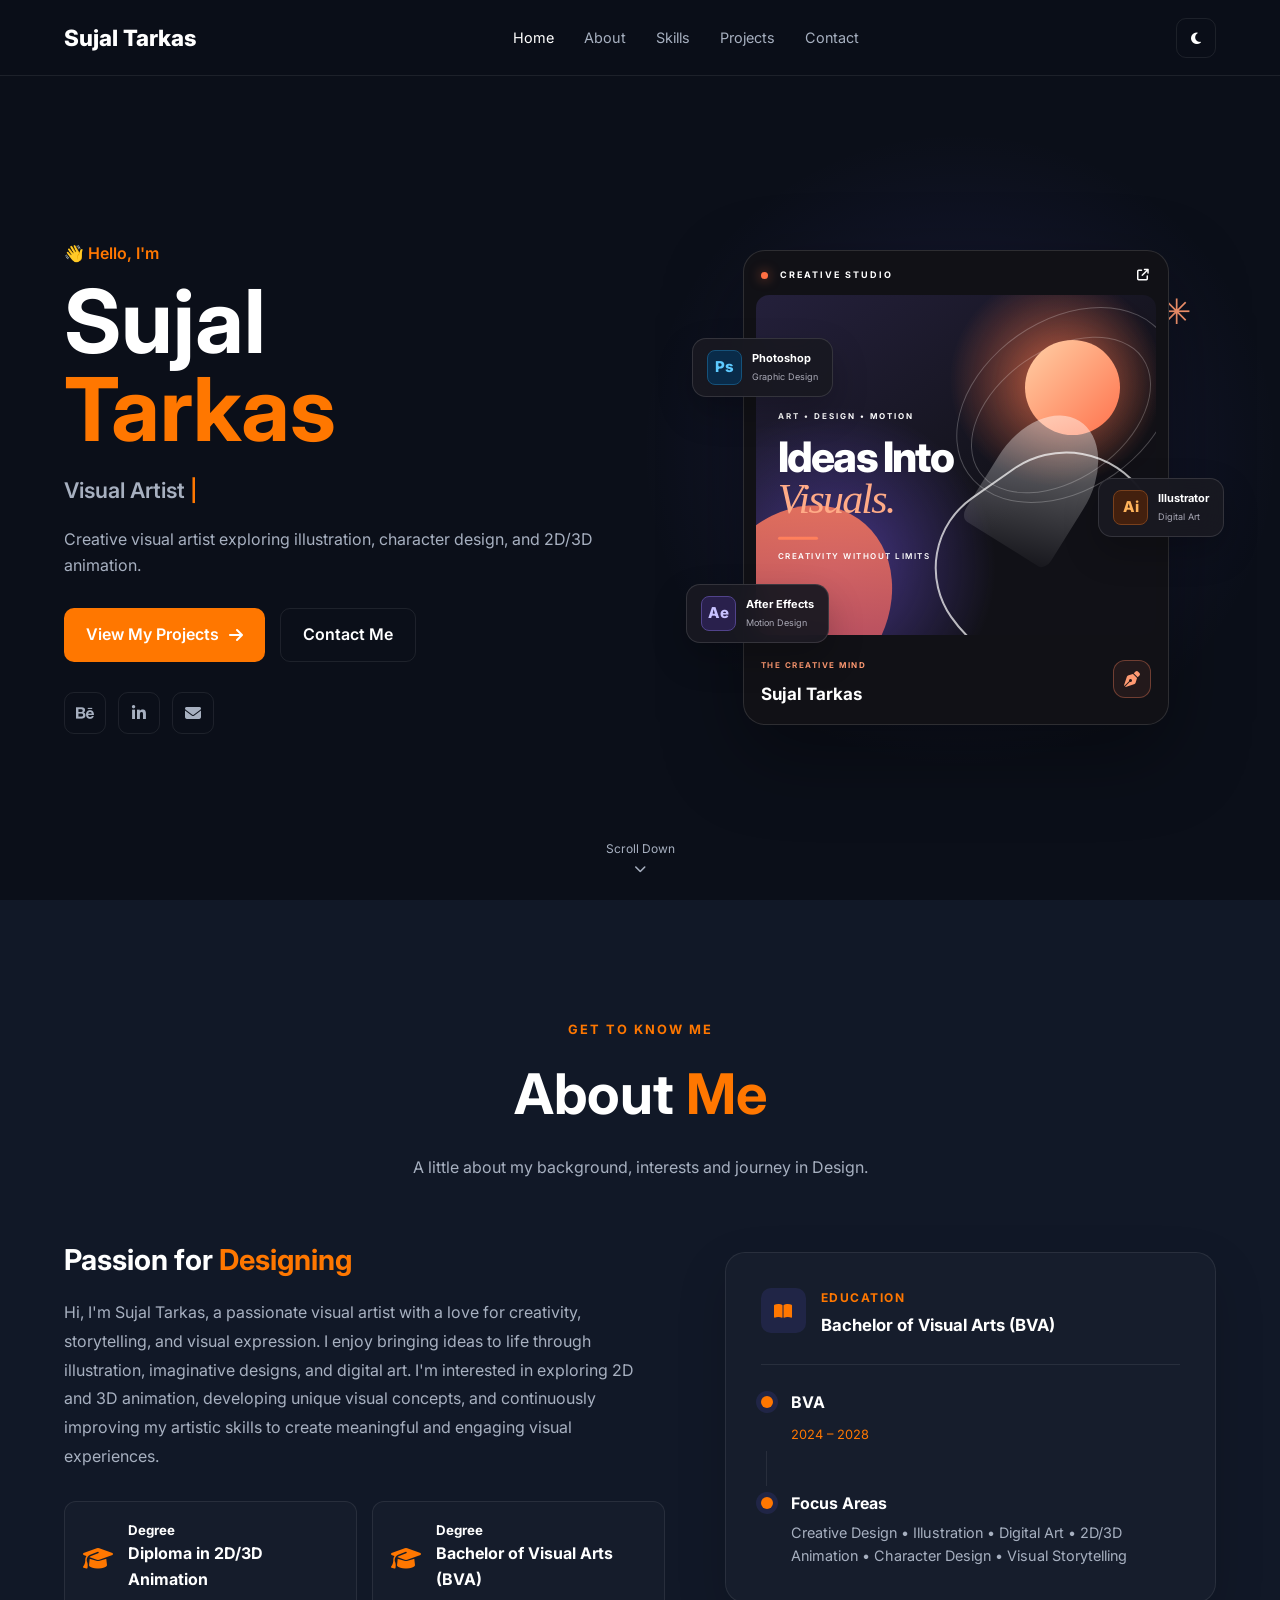
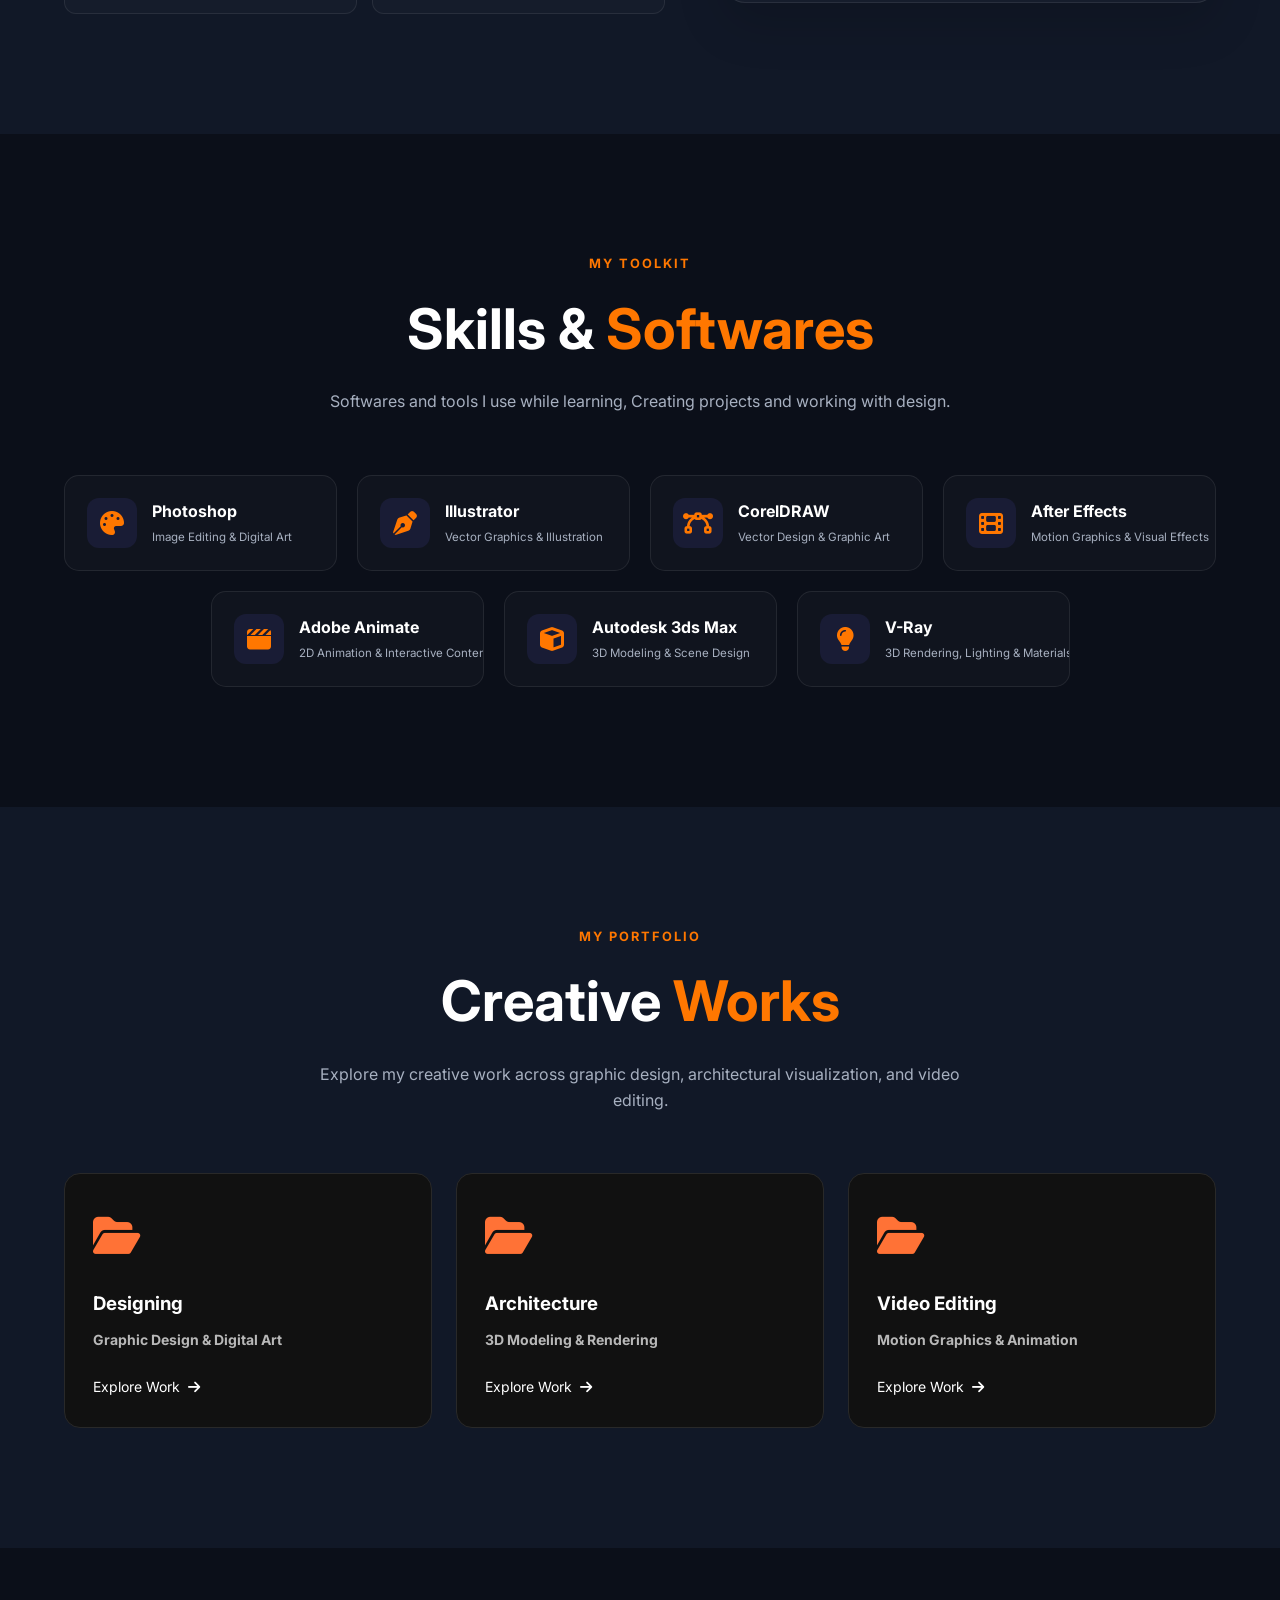
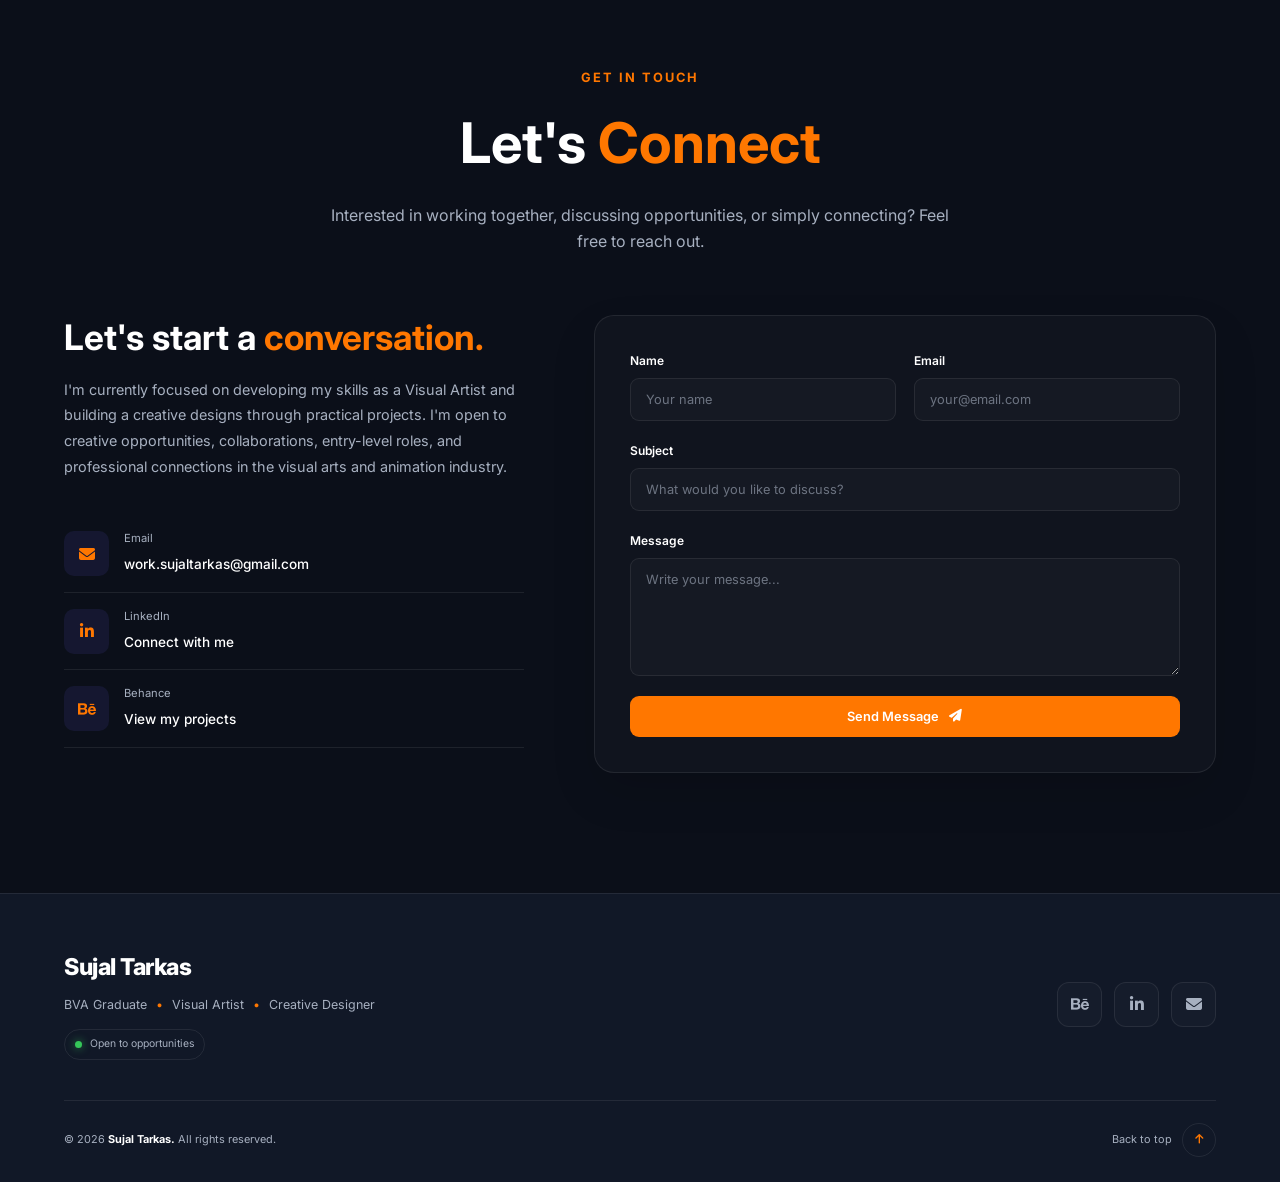
==== commit 38024c73: "Add files via upload" ====
--- a/index.html
+++ b/index.html
@@ -100,8 +100,8 @@
 
                     <div class="hero-socials">
 
-                        <a href="https://github.com/Sujal-Tarkas" aria-label="GitHub">
-                            <i class="fa-brands fa-github"></i>
+                        <a href="https://www.behance.net/sujaltarkas" aria-label="Behance">
+                            <i class="fa-brands fa-behance"></i>
                         </a>
 
                         <a href="https://www.linkedin.com/in/sujal-tarkas-765305228?utm_source=share_via&utm_content=profile&utm_medium=member_android" aria-label="LinkedIn">
@@ -628,20 +628,20 @@
                 </a>
 
 
-                <!-- GitHub -->
+                <!-- Behance -->
 
                 <a
-                    href="https://github.com/Sujal-Tarkas"
+                    href="https://www.behance.net/sujaltarkas"
                     target="_blank"
                     class="contact-item"
                 >
 
                     <div class="contact-icon">
-                        <i class="fa-brands fa-github"></i>
+                        <i class="fa-brands fa-behance"></i>
                     </div>
 
                     <div>
-                        <span>GitHub</span>
+                        <span>Behance</span>
                         <strong>View my projects</strong>
                     </div>
 
@@ -784,12 +784,12 @@
             <div class="footer-socials">
 
                 <a
-                    href="https://github.com/Sujal-Tarkas"
+                    href="https://www.behance.net/sujaltarkas"
                     target="_blank"
-                    aria-label="GitHub"
-                    title="GitHub"
+                    aria-label="Behance"
+                    title="Behance"
                 >
-                    <i class="fa-brands fa-github"></i>
+                    <i class="fa-brands fa-behance"></i>
                 </a>
 
                 <a
